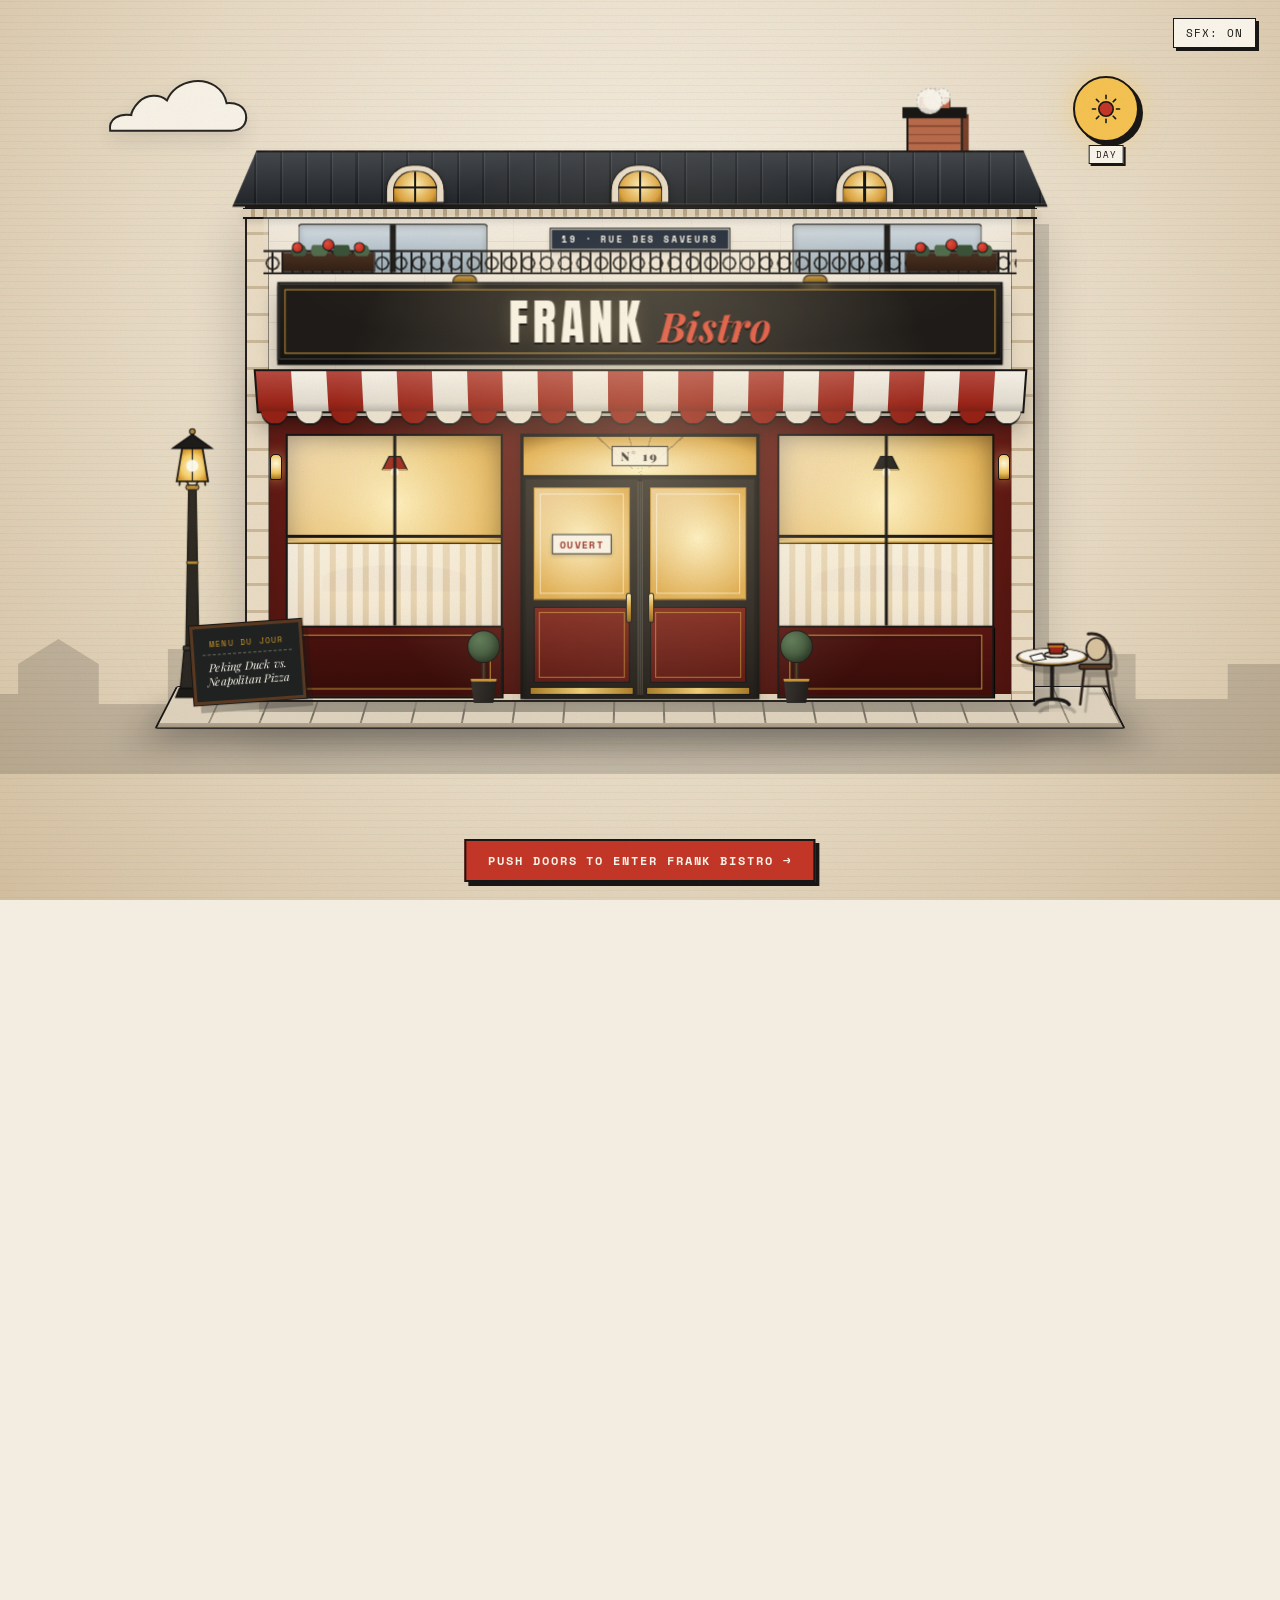
==== frank-bistro/index.html @ 57fb3f57 "Add frank-bistro site in subfolder without touching vocab app, exclude from root SW" ====
<!DOCTYPE html>
<html lang="en">
<head>
  <meta charset="UTF-8" />
  <meta name="viewport" content="width=device-width, initial-scale=1.0" />
  <title>Frank Bistro — Global Culinary Collage &amp; F Rank</title>
  <link rel="preconnect" href="https://fonts.googleapis.com" />
  <link rel="preconnect" href="https://fonts.gstatic.com" crossorigin />
  <link href="https://fonts.googleapis.com/css2?family=Anton&family=Pinyon+Script&family=Playfair+Display:ital,wght@0,500;0,700;0,900;1,400;1,700&family=Space+Mono:ital,wght@0,400;0,700;1,400&display=swap" rel="stylesheet" />
  <script src="https://cdn.jsdelivr.net/npm/d3@7.9.0/dist/d3.min.js"></script>
  <script src="https://cdn.jsdelivr.net/npm/topojson-client@3.1.0/dist/topojson-client.min.js"></script>
  <style>
    :root {
      --paper: #f3ece0;
      --paper-aged: #e8dcc7;
      --paper-card: #faf5eb;
      --ink: #191715;
      --ink-soft: #3d3832;
      --vermilion: #c43627;
      --vermilion-dark: #942317;
      --ochre: #d49a2a;
      --olive: #4b574c;
      --night-sky-top: #18202c;
      --night-sky-bot: #2b3544;
      --font-display: 'Anton', Impact, sans-serif;
      --font-serif: 'Playfair Display', Georgia, serif;
      --font-mono: 'Space Mono', 'Courier New', monospace;
      --font-script: 'Pinyon Script', cursive;
    }

    * {
      box-sizing: border-box;
      margin: 0;
      padding: 0;
    }

    html {
      scroll-behavior: smooth;
      background: var(--paper);
      color: var(--ink);
      font-family: var(--font-serif);
    }

    body {
      min-height: 100vh;
      overflow-x: hidden;
      background-color: var(--paper);
      background-image:
        radial-gradient(rgba(25, 23, 21, 0.055) 1px, transparent 0),
        linear-gradient(180deg, rgba(232, 220, 199, 0.45) 0%, rgba(243, 236, 224, 0.9) 100%);
      background-size: 18px 18px, 100% 100%;
    }

    body.locked {
      overflow: hidden;
      height: 100vh;
    }

    /* Tactile archival paper grain */
    .paper-grain {
      position: fixed;
      inset: 0;
      pointer-events: none;
      z-index: 950;
      opacity: 0.25;
      mix-blend-mode: multiply;
      background-image: url("data:image/svg+xml,%3Csvg xmlns='http://www.w3.org/2000/svg' width='180' height='180'%3E%3Cfilter id='n'%3E%3CfeTurbulence type='fractalNoise' baseFrequency='0.85' numOctaves='3' stitchTiles='stitch'/%3E%3C/filter%3E%3Crect width='180' height='180' filter='url(%23n)' opacity='0.35'/%3E%3C/svg%3E");
    }

    /* Warm sunlit portal wash during doorway fly-through */
    #portal-wash {
      position: fixed;
      inset: 0;
      z-index: 800;
      pointer-events: none;
      opacity: 0;
      background: radial-gradient(circle at 50% 58%, #fffaf0 0%, #f3ece0 55%, #e8dcc7 100%);
      transition: opacity 0.55s cubic-bezier(0.25, 0.8, 0.25, 1);
    }

    #portal-wash.active {
      opacity: 1;
    }

    /* ============================================================
       STAGE 1: 3D PAPERCRAFT FRANK BISTRO STREET DIORAMA
       ============================================================ */
    #facade-stage {
      position: fixed;
      inset: 0;
      z-index: 500;
      display: flex;
      align-items: center;
      justify-content: center;
      overflow: hidden;
      background: radial-gradient(circle at 50% 34%, #f8f2e6 0%, #e7dac3 58%, #d4c0a0 100%);
      perspective: 1500px;
      transition: background 0.9s ease, opacity 0.45s ease, visibility 0.45s ease;
    }

    #facade-stage.evening {
      background: radial-gradient(circle at 50% 25%, #2b384c 0%, #1d2635 55%, #121721 100%);
    }

    #facade-stage.entered {
      opacity: 0;
      visibility: hidden;
      pointer-events: none;
    }

    /* Pointer-stirred warm Arc-Light glow (inspired by 21st.dev Arc Light) */
    .cursor-spotlight {
      position: absolute;
      inset: 0;
      pointer-events: none;
      z-index: 5;
      background: radial-gradient(
        460px circle at var(--mx, 50%) var(--my, 50%),
        rgba(255, 240, 200, 0.28),
        transparent 68%
      );
      transition: opacity 0.4s ease;
    }

    #facade-stage.evening .cursor-spotlight {
      background: radial-gradient(
        420px circle at var(--mx, 50%) var(--my, 50%),
        rgba(244, 198, 102, 0.22),
        transparent 68%
      );
    }

    /* Engraved newspaper sky lines & twinkling night stars */
    .sky-backdrop {
      position: absolute;
      inset: -40px;
      background-image: repeating-linear-gradient(
        0deg,
        rgba(25, 23, 21, 0.032) 0px,
        rgba(25, 23, 21, 0.032) 1px,
        transparent 1px,
        transparent 7px
      );
      pointer-events: none;
    }

    .night-stars {
      position: absolute;
      inset: 0;
      pointer-events: none;
      opacity: 0;
      transition: opacity 0.8s ease;
    }

    #facade-stage.evening .night-stars {
      opacity: 1;
    }

    .star-dot {
      position: absolute;
      width: 4px;
      height: 4px;
      border-radius: 50%;
      background: #fff4d1;
      box-shadow: 0 0 8px #ffe49c;
      animation: twinkle 2.8s ease-in-out infinite alternate;
    }

    @keyframes twinkle {
      0% { opacity: 0.3; transform: scale(0.8); }
      100% { opacity: 1; transform: scale(1.25); }
    }

    /* Distant European engraved rooftop skyline silhouette */
    .skyline-silhouette {
      position: absolute;
      bottom: 14%;
      left: -4%;
      width: 108%;
      height: 220px;
      opacity: 0.16;
      pointer-events: none;
      transition: opacity 0.8s ease, filter 0.8s ease;
    }

    #facade-stage.evening .skyline-silhouette {
      opacity: 0.35;
      filter: brightness(0.45);
    }

    /* Clickable Sun / Moon Celestial Toggle */
    .celestial-btn {
      position: absolute;
      top: 76px;
      right: 11%;
      z-index: 35;
      width: 66px;
      height: 66px;
      border-radius: 50%;
      border: 2.2px solid var(--ink);
      background: #f5c351;
      box-shadow: 4px 4px 0 var(--ink), 0 0 28px rgba(245, 195, 81, 0.5);
      cursor: pointer;
      display: flex;
      align-items: center;
      justify-content: center;
      transition: transform 0.3s cubic-bezier(0.34, 1.56, 0.64, 1), background 0.5s ease, box-shadow 0.5s ease;
    }

    .celestial-btn:hover {
      transform: scale(1.1) rotate(12deg);
    }

    #facade-stage.evening .celestial-btn {
      background: #f4ebd0;
      box-shadow: 4px 4px 0 #0b0f17, 0 0 36px rgba(255, 240, 190, 0.55);
    }

    .celestial-label {
      position: absolute;
      bottom: -24px;
      left: 50%;
      transform: translateX(-50%);
      font-family: var(--font-mono);
      font-size: 9px;
      letter-spacing: 0.1em;
      white-space: nowrap;
      background: var(--paper-card);
      color: var(--ink);
      border: 1.5px solid var(--ink);
      padding: 2px 6px;
      box-shadow: 2px 2px 0 var(--ink);
    }

    /* Drifting Paper Clouds */
    .paper-cloud {
      position: absolute;
      filter: drop-shadow(0 8px 10px rgba(25, 23, 21, 0.12));
      opacity: 0.92;
      pointer-events: none;
      transition: opacity 0.8s ease;
    }

    #facade-stage.evening .paper-cloud {
      opacity: 0.28;
    }

    .paper-cloud.c1 {
      top: 8%;
      left: 7%;
      width: 165px;
      animation: driftSlow 26s ease-in-out infinite alternate;
    }

    .paper-cloud.c2 {
      top: 16%;
      right: 21%;
      width: 135px;
      animation: driftSlow 30s ease-in-out infinite alternate-reverse;
    }

    @keyframes driftSlow {
      0% { transform: translateX(-16px) translateY(0px); }
      100% { transform: translateX(22px) translateY(-6px); }
    }

    /* Passing Vintage Paper Biplane Teaser in Sky */
    .sky-biplane {
      position: absolute;
      top: 14%;
      left: -120px;
      width: 82px;
      z-index: 15;
      pointer-events: none;
      opacity: 0;
      filter: drop-shadow(3px 5px 0 rgba(25, 23, 21, 0.18));
    }

    .sky-biplane.flying {
      animation: flyAcrossSky 4.6s cubic-bezier(0.35, 0.05, 0.55, 0.95) forwards;
    }

    @keyframes flyAcrossSky {
      0% { transform: translate(-60px, 28px) rotate(-6deg) scale(0.85); opacity: 0; }
      12% { opacity: 1; }
      50% { transform: translate(55vw, -22px) rotate(3deg) scale(1); opacity: 1; }
      88% { opacity: 1; }
      100% { transform: translate(115vw, 14px) rotate(-4deg) scale(0.9); opacity: 0; }
    }

    /* Top Archival Bar */
    .facade-topbar {
      position: absolute;
      top: 18px;
      left: 24px;
      right: 24px;
      display: flex;
      align-items: center;
      justify-content: space-between;
      z-index: 45;
      font-family: var(--font-mono);
      font-size: 11px;
      letter-spacing: 0.12em;
      text-transform: uppercase;
      gap: 10px;
      flex-wrap: wrap;
    }

    .topbar-group {
      display: flex;
      align-items: center;
      gap: 10px;
    }

    .archival-tag {
      background: var(--paper-card);
      color: var(--ink);
      border: 1.5px solid var(--ink);
      padding: 6px 12px;
      box-shadow: 3px 3px 0 var(--ink);
      display: inline-flex;
      align-items: center;
      gap: 8px;
    }

    .archival-dot {
      width: 7px;
      height: 7px;
      border-radius: 50%;
      background: var(--vermilion);
      display: inline-block;
      animation: pulseDot 2s infinite;
    }

    @keyframes pulseDot {
      0%, 100% { transform: scale(1); opacity: 1; }
      50% { transform: scale(1.35); opacity: 0.65; }
    }

    .secrets-counter {
      background: var(--ochre);
      color: var(--ink);
      border: 1.5px solid var(--ink);
      padding: 6px 11px;
      box-shadow: 3px 3px 0 var(--ink);
      font-weight: 700;
      transition: transform 0.25s cubic-bezier(0.34, 1.56, 0.64, 1);
    }

    .secrets-counter.bump {
      transform: scale(1.12);
    }

    .sound-btn {
      font-family: var(--font-mono);
      font-size: 11px;
      letter-spacing: 0.11em;
      text-transform: uppercase;
      background: var(--paper-card);
      color: var(--ink);
      border: 1.5px solid var(--ink);
      padding: 6px 12px;
      box-shadow: 3px 3px 0 var(--ink);
      cursor: pointer;
      transition: transform 0.15s ease, background 0.15s ease;
    }

    .sound-btn:hover {
      background: var(--ochre);
      transform: translate(-1px, -1px);
    }

    /* Interactive Toast Whisper for Street Toys */
    .street-toast {
      position: absolute;
      top: 66px;
      left: 50%;
      transform: translateX(-50%) translateY(-10px);
      z-index: 60;
      background: var(--ink);
      color: var(--paper-card);
      border: 1.5px solid var(--ochre);
      font-family: var(--font-mono);
      font-size: 11px;
      letter-spacing: 0.08em;
      padding: 7px 15px;
      box-shadow: 4px 4px 0 rgba(25, 23, 21, 0.25);
      opacity: 0;
      pointer-events: none;
      transition: opacity 0.28s ease, transform 0.28s ease;
      white-space: nowrap;
    }

    .street-toast.show {
      opacity: 1;
      transform: translateX(-50%) translateY(0);
    }

    /* 3D Camera Wrapper — transform-origin dynamically locked to Doorway Center! */
    .diorama-camera {
      position: relative;
      width: min(94vw, 1020px);
      height: min(84vh, 640px);
      display: flex;
      align-items: flex-end;
      justify-content: center;
      padding-bottom: 58px;
      transform-style: preserve-3d;
      will-change: transform;
      transition: transform 1.18s cubic-bezier(0.36, 0.04, 0.16, 1);
    }

    #facade-stage.entering .diorama-camera {
      transform: scale(5.4);
    }

    .diorama-tilt {
      position: relative;
      width: 790px;
      max-width: 92vw;
      height: 528px;
      transform-style: preserve-3d;
      will-change: transform;
    }

    /* Cobblestone Paper Sidewalk Base */
    .paper-sidewalk {
      position: absolute;
      bottom: -16px;
      left: -82px;
      right: -82px;
      height: 76px;
      background:
        repeating-linear-gradient(
          90deg,
          #dfd2bc 0px,
          #dfd2bc 54px,
          rgba(25, 23, 21, 0.18) 54px,
          rgba(25, 23, 21, 0.18) 56px
        );
      border: 2.2px solid var(--ink);
      border-radius: 3px;
      transform: rotateX(66deg) translateZ(-20px);
      box-shadow: 0 28px 44px rgba(25, 23, 21, 0.32);
    }

    /* Vintage Parisian Streetlamp on Left */
    .street-lamp {
      position: absolute;
      bottom: 6px;
      left: -68px;
      width: 58px;
      height: 295px;
      transform: translateZ(56px);
      cursor: pointer;
      z-index: 30;
      transition: transform 0.2s ease;
    }

    .street-lamp:hover {
      transform: translateZ(56px) scale(1.03);
    }

    .lamp-cone {
      position: absolute;
      top: 44px;
      left: -58px;
      width: 175px;
      height: 255px;
      background: radial-gradient(ellipse at 50% 0%, rgba(255, 224, 130, 0.45) 0%, rgba(255, 214, 112, 0.12) 55%, transparent 80%);
      clip-path: polygon(45% 0%, 55% 0%, 100% 100%, 0% 100%);
      pointer-events: none;
      opacity: 0.15;
      transition: opacity 0.7s ease;
    }

    #facade-stage.evening .lamp-cone {
      opacity: 1;
    }

    /* Main Two-Story Papercraft Building */
    .bistro-building {
      position: relative;
      width: 100%;
      height: 496px;
      margin-top: 22px;
      background: var(--paper-card);
      border: 2.5px solid var(--ink);
      box-shadow:
        16px 20px 0 rgba(25, 23, 21, 0.18),
        inset 0 0 46px rgba(176, 152, 118, 0.22);
      transform-style: preserve-3d;
      transition: filter 0.7s ease;
    }

    #facade-stage.evening .bistro-building {
      background: #ebe1cf;
      box-shadow: 16px 20px 0 rgba(8, 10, 16, 0.48), inset 0 0 54px rgba(25, 23, 21, 0.25);
    }

    /* Engraved paper stone lines */
    .bistro-building::before {
      content: '';
      position: absolute;
      inset: 0;
      background-image: repeating-linear-gradient(
        0deg,
        transparent 0px,
        transparent 30px,
        rgba(25, 23, 21, 0.05) 30px,
        rgba(25, 23, 21, 0.05) 31px
      );
      pointer-events: none;
    }

    /* Mansard Upper Roof + Clickable Chimney */
    .mansard-roof {
      position: absolute;
      top: -48px;
      left: -10px;
      right: -10px;
      height: 50px;
      background:
        repeating-linear-gradient(
          90deg,
          #2c2a29 0px,
          #2c2a29 28px,
          #3b3835 28px,
          #3b3835 30px
        );
      clip-path: polygon(3% 0%, 97% 0%, 100% 100%, 0% 100%);
      border-bottom: 3px solid var(--ink);
      transform: translateZ(18px);
      display: flex;
      align-items: center;
      justify-content: space-around;
      padding: 0 70px;
    }

    .dormer-mini {
      width: 56px;
      height: 30px;
      background: radial-gradient(circle at 50% 40%, #ffe6a1, #d89b32);
      border: 2px solid var(--ink);
      box-shadow: inset 0 0 8px rgba(25, 23, 21, 0.35);
      position: relative;
    }

    .dormer-mini::after {
      content: '';
      position: absolute;
      inset: 0;
      background:
        linear-gradient(90deg, transparent 47%, var(--ink) 47%, var(--ink) 53%, transparent 53%),
        linear-gradient(0deg, transparent 47%, var(--ink) 47%, var(--ink) 53%, transparent 53%);
    }

    .paper-chimney {
      position: absolute;
      top: -86px;
      right: 68px;
      width: 54px;
      height: 62px;
      background: #d4c0a4;
      border: 2.2px solid var(--ink);
      transform: translateZ(8px);
      box-shadow: 6px 0 0 #b19b7d;
      cursor: pointer;
      transition: transform 0.2s ease;
    }

    .paper-chimney:hover {
      transform: translateZ(8px) scale(1.06);
    }

    .paper-chimney::before {
      content: '';
      position: absolute;
      top: -9px;
      left: -6px;
      right: -6px;
      height: 11px;
      background: var(--ink);
    }

    .steam-wisp {
      position: absolute;
      top: -28px;
      left: 14px;
      width: 22px;
      height: 22px;
      border-radius: 50%;
      background: rgba(250, 245, 235, 0.88);
      border: 1.5px dashed rgba(25, 23, 21, 0.28);
      animation: riseSteam 4s ease-out infinite;
      pointer-events: none;
    }

    .steam-wisp.s2 { left: 25px; width: 17px; height: 17px; animation-delay: 1.3s; }
    .steam-wisp.s3 { left: 8px; width: 26px; height: 26px; animation-delay: 2.6s; }

    .steam-burst {
      position: absolute;
      top: -20px;
      left: 16px;
      width: 24px;
      height: 24px;
      border-radius: 50%;
      background: var(--paper-card);
      border: 1.5px solid var(--ink);
      pointer-events: none;
      animation: burstSteam 1.4s ease-out forwards;
    }

    @keyframes riseSteam {
      0% { transform: translateY(0) scale(0.5); opacity: 0; }
      25% { opacity: 0.85; }
      100% { transform: translateY(-76px) translateX(18px) scale(1.45); opacity: 0; }
    }

    @keyframes burstSteam {
      0% { transform: translate(0, 0) scale(0.6); opacity: 0.95; }
      100% { transform: translate(28px, -96px) scale(1.8); opacity: 0; }
    }

    /* Upper Balcony Strip with Geranium Flowerboxes */
    .upper-balcony {
      position: relative;
      height: 52px;
      margin: 0 24px;
      border-bottom: 2px solid var(--ink);
      display: flex;
      align-items: flex-end;
      justify-content: space-between;
      padding: 0 14px 4px;
      transform: translateZ(22px);
    }

    .balcony-rail {
      position: absolute;
      left: 0;
      right: 0;
      bottom: 0;
      height: 22px;
      background: repeating-linear-gradient(
        90deg,
        transparent 0px,
        transparent 14px,
        var(--ink) 14px,
        var(--ink) 16px
      );
      border-top: 2px solid var(--ink);
      opacity: 0.85;
      pointer-events: none;
    }

    .flowerbox {
      position: relative;
      z-index: 2;
      width: 84px;
      height: 24px;
      background: #6c462e;
      border: 1.8px solid var(--ink);
      display: flex;
      justify-content: space-around;
      align-items: flex-start;
    }

    .geranium {
      width: 14px;
      height: 14px;
      border-radius: 50%;
      background: var(--vermilion);
      border: 1.5px solid var(--ink);
      margin-top: -10px;
      box-shadow: 0 3px 0 #4b574c;
    }

    .balcony-motto {
      font-family: var(--font-mono);
      font-size: 9.5px;
      letter-spacing: 0.22em;
      text-transform: uppercase;
      color: var(--ink-soft);
      background: var(--paper-card);
      border: 1px solid var(--ink);
      padding: 2px 10px;
      margin-bottom: 12px;
      z-index: 2;
    }

    /* FRANK BISTRO 3D Signboard Plaque */
    .signboard-wrap {
      position: relative;
      margin: 10px auto 0;
      width: 85%;
      padding: 10px 22px 9px;
      background: var(--paper);
      border: 2.5px solid var(--ink);
      transform: translateZ(36px);
      box-shadow:
        0 8px 0 var(--ink),
        0 16px 22px rgba(25, 23, 21, 0.22);
      text-align: center;
    }

    .signboard-wrap::before,
    .signboard-wrap::after {
      content: '';
      position: absolute;
      top: 50%;
      width: 9px;
      height: 9px;
      border-radius: 50%;
      background: var(--ochre);
      border: 1.5px solid var(--ink);
      transform: translateY(-50%);
    }

    .signboard-wrap::before { left: 14px; }
    .signboard-wrap::after { right: 14px; }

    .sign-kicker {
      font-family: var(--font-mono);
      font-size: 9.5px;
      letter-spacing: 0.22em;
      text-transform: uppercase;
      color: var(--vermilion);
      margin-bottom: 1px;
    }

    .sign-title {
      display: flex;
      align-items: baseline;
      justify-content: center;
      gap: 12px;
      line-height: 1;
    }

    .sign-frank {
      font-family: var(--font-display);
      font-size: clamp(34px, 4.6vw, 48px);
      letter-spacing: 0.06em;
      color: var(--ink);
    }

    .sign-bistro {
      font-family: var(--font-serif);
      font-style: italic;
      font-weight: 700;
      font-size: clamp(28px, 3.8vw, 40px);
      color: var(--vermilion);
    }

    /* Clickable OPEN / CLOSED Sign Stamp */
    .sign-stamp {
      position: absolute;
      top: -13px;
      right: 22px;
      background: var(--vermilion);
      color: var(--paper-card);
      font-family: var(--font-mono);
      font-size: 9px;
      font-weight: 700;
      letter-spacing: 0.12em;
      padding: 4px 10px;
      border: 1.5px solid var(--ink);
      transform: rotate(5deg);
      box-shadow: 2px 2px 0 var(--ink);
      cursor: pointer;
      transition: transform 0.25s cubic-bezier(0.34, 1.56, 0.64, 1), background 0.2s ease;
    }

    .sign-stamp:hover {
      transform: rotate(-3deg) scale(1.08);
    }

    .sign-stamp.flipped {
      background: var(--ink);
      color: var(--ochre);
      transform: rotate(-4deg);
    }

    /* Clickable Bouncy 3D Striped Awning */
    .paper-awning {
      position: relative;
      width: 96%;
      height: 48px;
      margin: 12px auto 0;
      transform: translateZ(52px) rotateX(-16deg);
      transform-origin: top center;
      background: repeating-linear-gradient(
        90deg,
        var(--vermilion) 0px,
        var(--vermilion) 36px,
        var(--paper-card) 36px,
        var(--paper-card) 72px
      );
      border: 2.5px solid var(--ink);
      box-shadow: 0 18px 22px rgba(25, 23, 21, 0.28);
      cursor: pointer;
      transition: transform 0.35s cubic-bezier(0.34, 1.56, 0.64, 1);
    }

    .paper-awning.bounce {
      animation: awningBounce 0.6s cubic-bezier(0.34, 1.56, 0.64, 1);
    }

    @keyframes awningBounce {
      0% { transform: translateZ(52px) rotateX(-16deg); }
      35% { transform: translateZ(52px) rotateX(-32deg) scaleY(0.92); }
      70% { transform: translateZ(52px) rotateX(-10deg) scaleY(1.04); }
      100% { transform: translateZ(52px) rotateX(-16deg); }
    }

    .paper-awning::after {
      content: '';
      position: absolute;
      left: -2px;
      right: -2px;
      bottom: -13px;
      height: 13px;
      background:
        radial-gradient(circle at 18px 0, var(--vermilion) 13px, transparent 14px) 0 0 / 72px 13px repeat-x,
        radial-gradient(circle at 54px 0, var(--paper-card) 13px, transparent 14px) 0 0 / 72px 13px repeat-x;
      filter: drop-shadow(0 2px 0 var(--ink));
    }

    /* Lower Storefront: Left Window | 3D Double Doors | Right Window */
    .storefront-lower {
      position: relative;
      display: grid;
      grid-template-columns: 1fr 226px 1fr;
      gap: 20px;
      padding: 20px 26px 0;
      height: 274px;
      transform-style: preserve-3d;
    }

    /* Interactive Café Windows */
    .cafe-window {
      position: relative;
      height: 204px;
      background: radial-gradient(circle at 50% 34%, #ffebad 0%, #e7b552 64%, #b37829 100%);
      border: 3px solid var(--ink);
      box-shadow:
        inset 0 0 24px rgba(25, 23, 21, 0.34),
        0 8px 0 var(--paper-aged),
        0 10px 0 var(--ink);
      overflow: hidden;
      transform: translateZ(16px);
      cursor: pointer;
      transition: box-shadow 0.4s ease, transform 0.25s ease;
    }

    .cafe-window:hover {
      transform: translateZ(20px);
      box-shadow:
        inset 0 0 18px rgba(255, 240, 190, 0.5),
        0 8px 0 var(--paper-aged),
        0 10px 0 var(--ink),
        0 0 24px rgba(244, 196, 92, 0.45);
    }

    #facade-stage.evening .cafe-window {
      box-shadow:
        inset 0 0 20px rgba(255, 224, 130, 0.45),
        0 8px 0 #c9baa1,
        0 10px 0 var(--ink),
        0 0 38px rgba(255, 206, 98, 0.55);
    }

    .cafe-window::before {
      content: '';
      position: absolute;
      inset: 0;
      background: linear-gradient(120deg, rgba(255, 255, 255, 0.32) 0%, transparent 40%, transparent 100%);
      pointer-events: none;
      z-index: 4;
    }

    .window-mullion-v {
      position: absolute;
      top: 0;
      bottom: 0;
      left: 50%;
      width: 3px;
      background: var(--ink);
      transform: translateX(-50%);
      z-index: 5;
      pointer-events: none;
    }

    .window-mullion-h {
      position: absolute;
      left: 0;
      right: 0;
      top: 52%;
      height: 3px;
      background: var(--ink);
      z-index: 5;
      pointer-events: none;
    }

    .window-lamp {
      position: absolute;
      top: 0;
      left: 50%;
      transform: translateX(-50%);
      width: 48px;
      height: 52px;
      animation: lampSway 5s ease-in-out infinite alternate;
      transform-origin: top center;
      z-index: 3;
      pointer-events: none;
    }

    @keyframes lampSway {
      0% { transform: translateX(-50%) rotate(-2.5deg); }
      100% { transform: translateX(-50%) rotate(2.5deg); }
    }

    /* Interactive Cloche Inside Left Window */
    .window-cloche-scene {
      position: absolute;
      bottom: 34px;
      left: 50%;
      transform: translateX(-50%);
      width: 112px;
      height: 82px;
      z-index: 2;
    }

    .cloche-lid {
      transition: transform 0.45s cubic-bezier(0.34, 1.56, 0.64, 1);
      transform-origin: 56px 58px;
    }

    .cafe-window.revealed .cloche-lid {
      transform: translateY(-28px) rotate(-14deg);
    }

    .cloche-dish {
      opacity: 0;
      transform: scale(0.75);
      transform-origin: 56px 56px;
      transition: opacity 0.35s ease 0.1s, transform 0.4s cubic-bezier(0.34, 1.56, 0.64, 1) 0.1s;
    }

    .cafe-window.revealed .cloche-dish {
      opacity: 1;
      transform: scale(1);
    }

    /* Interactive Peeking CheF rank Silhouette Inside Right Window */
    .window-chef-scene {
      position: absolute;
      bottom: 24px;
      left: 50%;
      transform: translateX(-50%) translateY(22px);
      width: 118px;
      height: 102px;
      z-index: 2;
      transition: transform 0.45s cubic-bezier(0.34, 1.56, 0.64, 1);
    }

    .cafe-window.peeking .window-chef-scene {
      transform: translateX(-50%) translateY(-4px);
    }

    .chef-mini-bubble {
      position: absolute;
      top: 18px;
      right: 10px;
      background: var(--paper-card);
      color: var(--vermilion);
      border: 1.5px solid var(--ink);
      font-family: var(--font-mono);
      font-size: 8.5px;
      font-weight: 700;
      padding: 3px 6px;
      box-shadow: 2px 2px 0 var(--ink);
      opacity: 0;
      transform: scale(0.7);
      transition: opacity 0.25s ease, transform 0.3s cubic-bezier(0.34, 1.56, 0.64, 1);
      z-index: 6;
    }

    .cafe-window.peeking .chef-mini-bubble {
      opacity: 1;
      transform: scale(1);
    }

    .window-badge {
      position: absolute;
      bottom: 9px;
      left: 50%;
      transform: translateX(-50%);
      background: var(--paper-card);
      border: 1.5px solid var(--ink);
      padding: 3px 8px;
      font-family: var(--font-mono);
      font-size: 8.5px;
      letter-spacing: 0.08em;
      text-transform: uppercase;
      white-space: nowrap;
      box-shadow: 2px 2px 0 var(--ink);
      z-index: 6;
    }

    /* Center Interactive 3D Double French Doors */
    .doorway-frame {
      position: relative;
      height: 274px;
      background: #1d1a17;
      border: 3.5px solid var(--ink);
      border-bottom: none;
      transform-style: preserve-3d;
      transform: translateZ(18px);
      cursor: pointer;
      outline: none;
    }

    /* Recessed sunlit newspaper corridor behind doors */
    .door-interior-glow {
      position: absolute;
      inset: 4px;
      background:
        radial-gradient(circle at 50% 48%, #fffdf7 0%, #f7ebd4 52%, #dfb97c 100%);
      display: flex;
      flex-direction: column;
      align-items: center;
      justify-content: center;
      text-align: center;
      padding: 12px;
      overflow: hidden;
      box-shadow: inset 0 0 28px rgba(148, 86, 22, 0.35);
    }

    /* Perspective hallway depth rings inside doorway */
    .corridor-arch {
      position: absolute;
      inset: 14px 16px 0;
      border: 1.5px dashed rgba(25, 23, 21, 0.25);
      border-bottom: none;
      border-radius: 64px 64px 0 0;
      pointer-events: none;
    }

    .door-interior-glow span {
      font-family: var(--font-script);
      font-size: 32px;
      color: var(--vermilion);
      position: relative;
      z-index: 2;
    }

    .door-interior-glow small {
      font-family: var(--font-mono);
      font-size: 8.5px;
      letter-spacing: 0.16em;
      text-transform: uppercase;
      color: var(--ink);
      margin-top: 4px;
      position: relative;
      z-index: 2;
    }

    .door-leaf {
      position: absolute;
      top: 0;
      bottom: 0;
      width: 50%;
      background: #23201d;
      border: 2px solid var(--ink);
      transform-style: preserve-3d;
      transition: transform 0.82s cubic-bezier(0.22, 0.88, 0.3, 1);
      display: flex;
      flex-direction: column;
      padding: 9px;
      gap: 9px;
      backface-visibility: visible;
    }

    .door-leaf.left { left: 0; transform-origin: left center; }
    .door-leaf.right { right: 0; transform-origin: right center; }

    /* Magnetic hover crack open */
    .doorway-frame:hover .door-leaf.left,
    .doorway-frame:focus-visible .door-leaf.left {
      transform: rotateY(26deg);
    }

    .doorway-frame:hover .door-leaf.right,
    .doorway-frame:focus-visible .door-leaf.right {
      transform: rotateY(-26deg);
    }

    /* Full inward swing when entering */
    #facade-stage.entering .door-leaf.left {
      transform: rotateY(126deg);
    }

    #facade-stage.entering .door-leaf.right {
      transform: rotateY(-126deg);
    }

    .door-glass {
      flex: 1.38;
      background: linear-gradient(155deg, #fbe8b2 0%, #e0ad4c 100%);
      border: 2px solid #49423a;
      position: relative;
      display: flex;
      align-items: center;
      justify-content: center;
    }

    .door-panel {
      flex: 0.82;
      background: var(--vermilion);
      border: 2px solid var(--ink);
      box-shadow: inset 0 0 0 3px rgba(243, 236, 224, 0.24);
    }

    .door-handle {
      position: absolute;
      top: 56%;
      width: 7px;
      height: 26px;
      border-radius: 4px;
      background: linear-gradient(180deg, #f3d078, #b88022);
      border: 1.5px solid var(--ink);
    }

    .door-leaf.left .door-handle { right: 6px; }
    .door-leaf.right .door-handle { left: 6px; }

    .open-sign-tag {
      background: var(--paper-card);
      color: var(--vermilion);
      border: 1.5px solid var(--ink);
      font-family: var(--font-display);
      font-size: 13px;
      letter-spacing: 0.12em;
      padding: 2px 7px;
      transform: rotate(-5deg);
      box-shadow: 2px 2px 0 var(--ink);
    }

    /* Clickable Sidewalk Chalkboard A-Frame */
    .sidewalk-easel {
      position: absolute;
      bottom: 8px;
      left: -38px;
      width: 108px;
      padding: 9px 8px;
      background: #23201d;
      color: var(--paper-card);
      border: 2px solid var(--ink);
      transform: translateZ(58px) rotate(-4deg);
      box-shadow: 6px 8px 0 rgba(25, 23, 21, 0.26);
      text-align: center;
      cursor: pointer;
      transition: transform 0.25s cubic-bezier(0.34, 1.56, 0.64, 1);
    }

    .sidewalk-easel:hover {
      transform: translateZ(62px) rotate(-1deg) scale(1.06);
    }

    .sidewalk-easel .easel-top {
      font-family: var(--font-mono);
      font-size: 8px;
      letter-spacing: 0.12em;
      color: var(--ochre);
      border-bottom: 1px dashed rgba(243, 236, 224, 0.35);
      padding-bottom: 4px;
      margin-bottom: 5px;
    }

    .sidewalk-easel .easel-body {
      font-family: var(--font-serif);
      font-style: italic;
      font-size: 11px;
      line-height: 1.3;
      min-height: 30px;
    }

    /* Interactive Sidewalk Bistro Café Table & Steaming Espresso on Right */
    .sidewalk-cafe-set {
      position: absolute;
      bottom: 2px;
      right: -74px;
      width: 118px;
      height: 112px;
      transform: translateZ(60px);
      cursor: pointer;
      filter: drop-shadow(5px 7px 0 rgba(25, 23, 21, 0.22));
      transition: transform 0.25s cubic-bezier(0.34, 1.56, 0.64, 1);
    }

    .sidewalk-cafe-set:hover {
      transform: translateZ(64px) scale(1.06);
    }

    .espresso-puff {
      position: absolute;
      top: 18px;
      left: 52px;
      font-family: var(--font-script);
      font-size: 18px;
      color: var(--vermilion);
      pointer-events: none;
      animation: floatAroma 1.2s ease-out forwards;
    }

    @keyframes floatAroma {
      0% { transform: translateY(0) scale(0.7); opacity: 0.95; }
      100% { transform: translateY(-42px) scale(1.25); opacity: 0; }
    }

    /* Bottom Entry Prompt CTA */
    .facade-cta-bar {
      position: absolute;
      bottom: 18px;
      left: 50%;
      transform: translateX(-50%);
      z-index: 45;
      display: flex;
      align-items: center;
      gap: 12px;
    }

    .enter-stamp-btn {
      font-family: var(--font-mono);
      font-size: 12px;
      font-weight: 700;
      letter-spacing: 0.16em;
      text-transform: uppercase;
      background: var(--vermilion);
      color: var(--paper-card);
      border: 2px solid var(--ink);
      padding: 11px 22px;
      box-shadow: 4px 4px 0 var(--ink);
      cursor: pointer;
      transition: transform 0.18s cubic-bezier(0.34, 1.56, 0.64, 1), box-shadow 0.18s ease, background 0.18s ease;
    }

    .enter-stamp-btn:hover {
      background: var(--ink);
      color: var(--ochre);
      transform: translate(-2px, -2px);
      box-shadow: 6px 6px 0 var(--vermilion);
    }

    /* ============================================================
       MAIN INTERIOR: EUROPEAN VINTAGE NEWSPAPER COLLAGE (16:9)
       ============================================================ */
    #bistro-interior {
      opacity: 0;
      transform: scale(1.05);
      transform-origin: center top;
      transition: opacity 0.72s cubic-bezier(0.22, 1, 0.36, 1), transform 0.85s cubic-bezier(0.22, 1, 0.36, 1);
      max-width: 1380px;
      margin: 0 auto;
      padding: 20px 32px 96px;
    }

    body.inside #bistro-interior {
      opacity: 1;
      transform: scale(1);
    }

    /* Sticky Archival Broadsheet Top Bar */
    .broadsheet-nav {
      position: sticky;
      top: 12px;
      z-index: 120;
      background: rgba(243, 236, 224, 0.94);
      backdrop-filter: blur(6px);
      border-top: 3px solid var(--ink);
      border-bottom: 1.5px solid var(--ink);
      padding: 10px 16px;
      display: flex;
      align-items: center;
      justify-content: space-between;
      gap: 16px;
      flex-wrap: wrap;
      margin-bottom: 26px;
    }

    .nav-brand {
      display: flex;
      align-items: baseline;
      gap: 10px;
    }

    .nav-brand strong {
      font-family: var(--font-display);
      font-size: 22px;
      letter-spacing: 0.06em;
    }

    .nav-brand span {
      font-family: var(--font-mono);
      font-size: 10px;
      letter-spacing: 0.14em;
      text-transform: uppercase;
      color: var(--vermilion);
    }

    .nav-links {
      display: flex;
      align-items: center;
      gap: 8px;
      flex-wrap: wrap;
    }

    .nav-pill {
      font-family: var(--font-mono);
      font-size: 11px;
      letter-spacing: 0.09em;
      text-transform: uppercase;
      color: var(--ink);
      text-decoration: none;
      padding: 6px 12px;
      border: 1.5px solid var(--ink);
      background: var(--paper-card);
      transition: background 0.15s ease, color 0.15s ease, transform 0.15s ease;
      cursor: pointer;
    }

    .nav-pill:hover {
      background: var(--ink);
      color: var(--paper-card);
      transform: translateY(-1px);
    }

    .nav-pill.exit-btn {
      background: var(--vermilion);
      color: var(--paper-card);
    }

    .nav-pill.exit-btn:hover {
      background: var(--vermilion-dark);
    }

    /* Chanel le19M Inspired Broadsheet Hero Spread */
    .masthead {
      border-bottom: 4px double var(--ink);
      padding-bottom: 26px;
      margin-bottom: 44px;
      position: relative;
    }

    .masthead-meta {
      display: flex;
      justify-content: space-between;
      align-items: center;
      flex-wrap: wrap;
      gap: 10px;
      font-family: var(--font-mono);
      font-size: 11px;
      letter-spacing: 0.14em;
      text-transform: uppercase;
      border-bottom: 1px solid var(--ink);
      padding-bottom: 8px;
      margin-bottom: 22px;
      color: var(--ink-soft);
    }

    .masthead-grid {
      display: grid;
      grid-template-columns: 1.45fr 0.95fr;
      gap: 28px;
      align-items: center;
    }

    .collision-headline {
      position: relative;
      line-height: 0.92;
    }

    .collision-headline .hl-brutal {
      font-family: var(--font-display);
      font-size: clamp(56px, 7.6vw, 108px);
      letter-spacing: 0.02em;
      text-transform: uppercase;
      color: var(--ink);
      display: inline-block;
    }

    .collision-headline .hl-script {
      font-family: var(--font-script);
      font-size: clamp(54px, 6.8vw, 96px);
      color: var(--vermilion);
      font-weight: 400;
      margin: 0 8px;
      display: inline-block;
      transform: rotate(-6deg) translateY(6px);
    }

    .collision-headline .hl-serif {
      font-family: var(--font-serif);
      font-style: italic;
      font-weight: 900;
      font-size: clamp(46px, 6.2vw, 88px);
      color: var(--ink);
      display: inline-block;
      border-bottom: 5px solid var(--ochre);
      padding-bottom: 2px;
    }

    .masthead-deck {
      margin-top: 18px;
      max-width: 640px;
      font-size: 17px;
      line-height: 1.58;
      color: var(--ink-soft);
    }

    .masthead-deck strong {
      color: var(--ink);
      font-weight: 700;
    }

    .collage-dispatch {
      position: relative;
      background: var(--paper-card);
      border: 2px solid var(--ink);
      padding: 20px 22px;
      box-shadow: 7px 7px 0 var(--ink);
      transform: rotate(1.2deg);
    }

    .tape-strip {
      position: absolute;
      top: -12px;
      left: 50%;
      transform: translateX(-50%) rotate(-3deg);
      width: 96px;
      height: 22px;
      background: rgba(212, 154, 42, 0.52);
      border-left: 1px dashed rgba(25, 23, 21, 0.25);
      border-right: 1px dashed rgba(25, 23, 21, 0.25);
    }

    .dispatch-kicker {
      font-family: var(--font-mono);
      font-size: 10px;
      letter-spacing: 0.18em;
      text-transform: uppercase;
      color: var(--vermilion);
      margin-bottom: 8px;
    }

    .dispatch-title {
      font-family: var(--font-serif);
      font-size: 21px;
      font-weight: 700;
      margin-bottom: 10px;
      line-height: 1.25;
    }

    .dispatch-list {
      list-style: none;
      font-family: var(--font-mono);
      font-size: 11.5px;
      line-height: 1.75;
      color: var(--ink-soft);
    }

    .dispatch-list li {
      border-bottom: 1px dotted rgba(25, 23, 21, 0.28);
      padding: 3px 0;
      display: flex;
      justify-content: space-between;
      gap: 10px;
    }

    .dispatch-list li b {
      color: var(--ink);
    }

    .wax-seal {
      position: absolute;
      bottom: -18px;
      right: -14px;
      width: 64px;
      height: 64px;
      border-radius: 50%;
      background: var(--vermilion);
      color: var(--paper-card);
      border: 2px solid var(--ink);
      display: flex;
      align-items: center;
      justify-content: center;
      text-align: center;
      font-family: var(--font-mono);
      font-size: 9px;
      font-weight: 700;
      letter-spacing: 0.08em;
      line-height: 1.15;
      transform: rotate(-11deg);
      box-shadow: 3px 3px 0 var(--ink);
    }

    .stage-roadmap {
      display: grid;
      grid-template-columns: repeat(3, 1fr);
      gap: 24px;
      margin-top: 24px;
    }

    .proof-card {
      position: relative;
      background: var(--paper-aged);
      border: 2px dashed var(--ink);
      padding: 22px 22px 24px;
      transition: transform 0.2s ease, box-shadow 0.2s ease;
    }

    .proof-card:hover {
      transform: translateY(-3px);
      box-shadow: 6px 6px 0 var(--ink);
      background: var(--paper-card);
    }

    .proof-num {
      font-family: var(--font-display);
      font-size: 38px;
      line-height: 1;
      color: var(--vermilion);
      margin-bottom: 6px;
    }

    .proof-tag {
      display: inline-block;
      font-family: var(--font-mono);
      font-size: 10px;
      letter-spacing: 0.14em;
      text-transform: uppercase;
      background: var(--ink);
      color: var(--ochre);
      padding: 3px 8px;
      margin-bottom: 12px;
    }

    .proof-card h2 {
      font-family: var(--font-serif);
      font-size: 22px;
      font-weight: 900;
      margin-bottom: 8px;
    }

    .proof-card p {
      font-size: 14.5px;
      line-height: 1.55;
      color: var(--ink-soft);
    }


    /* ============================================================
       STAGE 2: 3D ARC / COVERFLOW TASTING CAROUSEL (NON-FULLSCREEN)
       ============================================================ */
    .editorial-section {
      margin-bottom: 64px;
      position: relative;
    }

    .section-header-bar {
      display: flex;
      align-items: flex-end;
      justify-content: space-between;
      gap: 20px;
      flex-wrap: wrap;
      border-bottom: 2.5px solid var(--ink);
      padding-bottom: 14px;
      margin-bottom: 26px;
    }

    .sec-kicker {
      font-family: var(--font-mono);
      font-size: 10.5px;
      letter-spacing: 0.2em;
      text-transform: uppercase;
      color: var(--vermilion);
      margin-bottom: 4px;
    }

    .sec-title-mix {
      display: flex;
      align-items: baseline;
      gap: 12px;
      flex-wrap: wrap;
      line-height: 1;
    }

    .sec-title-mix .st-num {
      font-family: var(--font-display);
      font-size: 42px;
      color: var(--vermilion);
    }

    .sec-title-mix .st-main {
      font-family: var(--font-display);
      font-size: clamp(32px, 3.8vw, 48px);
      letter-spacing: 0.03em;
      text-transform: uppercase;
      color: var(--ink);
    }

    .sec-title-mix .st-italic {
      font-family: var(--font-serif);
      font-style: italic;
      font-weight: 700;
      font-size: clamp(26px, 3vw, 38px);
      color: var(--ink-soft);
    }

    .carousel-filters {
      display: flex;
      align-items: center;
      gap: 8px;
      flex-wrap: wrap;
    }

    .filter-stamp {
      font-family: var(--font-mono);
      font-size: 11px;
      font-weight: 700;
      letter-spacing: 0.12em;
      text-transform: uppercase;
      background: var(--paper-card);
      color: var(--ink);
      border: 1.5px solid var(--ink);
      padding: 7px 14px;
      box-shadow: 3px 3px 0 var(--ink);
      cursor: pointer;
      transition: transform 0.15s ease, background 0.15s ease, color 0.15s ease;
    }

    .filter-stamp:hover {
      transform: translate(-1px, -1px);
      background: var(--ochre);
    }

    .filter-stamp.active {
      background: var(--ink);
      color: var(--paper-card);
      box-shadow: 3px 3px 0 var(--vermilion);
    }

    /* Non-fullscreen framed collage showcase */
    .carousel-frame {
      position: relative;
      background: var(--paper-aged);
      border: 2.5px solid var(--ink);
      box-shadow: 10px 10px 0 rgba(25, 23, 21, 0.14);
      padding: 26px 24px 28px;
      overflow: hidden;
    }

    .carousel-frame::before {
      content: 'CURATED TASTING REEL · DRAG OR CLICK CARDS';
      position: absolute;
      top: 10px;
      left: 18px;
      font-family: var(--font-mono);
      font-size: 9.5px;
      letter-spacing: 0.18em;
      color: var(--ink-soft);
      opacity: 0.78;
    }

    .carousel-counter {
      position: absolute;
      top: 10px;
      right: 18px;
      font-family: var(--font-mono);
      font-size: 11px;
      font-weight: 700;
      letter-spacing: 0.14em;
      background: var(--ink);
      color: var(--ochre);
      padding: 3px 10px;
    }

    /* 3D Arc / Coverflow Stage */
    .coverflow-viewport {
      position: relative;
      height: 360px;
      perspective: 1350px;
      display: flex;
      align-items: center;
      justify-content: center;
      margin-top: 14px;
      user-select: none;
      cursor: grab;
      touch-action: pan-y;
    }

    .coverflow-viewport:active {
      cursor: grabbing;
    }

    .coverflow-track {
      position: relative;
      width: 100%;
      height: 100%;
      transform-style: preserve-3d;
    }

    .cf-card {
      position: absolute;
      top: 50%;
      left: 50%;
      width: 340px;
      max-width: 72vw;
      background: var(--paper-card);
      border: 2.5px solid var(--ink);
      padding: 11px 11px 14px;
      box-shadow: 0 18px 34px rgba(25, 23, 21, 0.24);
      transform-style: preserve-3d;
      transition:
        transform 0.62s cubic-bezier(0.22, 1, 0.36, 1),
        opacity 0.48s ease,
        filter 0.48s ease,
        box-shadow 0.4s ease;
      cursor: pointer;
      will-change: transform, opacity;
    }

    .cf-card.is-center {
      box-shadow: 8px 10px 0 var(--ink), 0 22px 42px rgba(25, 23, 21, 0.28);
      cursor: default;
    }

    .cf-card .cf-tape {
      position: absolute;
      top: -11px;
      left: 50%;
      transform: translateX(-50%) rotate(-2deg);
      width: 76px;
      height: 19px;
      background: rgba(212, 154, 42, 0.62);
      border-left: 1px dashed rgba(25, 23, 21, 0.25);
      border-right: 1px dashed rgba(25, 23, 21, 0.25);
      pointer-events: none;
    }

    .cf-photo-wrap {
      position: relative;
      width: 100%;
      aspect-ratio: 4 / 3;
      overflow: hidden;
      border: 1.5px solid var(--ink);
      background: var(--paper-aged);
    }

    .cf-photo-wrap img {
      width: 100%;
      height: 100%;
      object-fit: cover;
      display: block;
      pointer-events: none;
      transition: transform 0.6s ease;
    }

    .cf-card.is-center:hover .cf-photo-wrap img {
      transform: scale(1.04);
    }

    .cf-badge {
      position: absolute;
      top: 8px;
      left: 8px;
      background: var(--vermilion);
      color: var(--paper-card);
      font-family: var(--font-mono);
      font-size: 9px;
      font-weight: 700;
      letter-spacing: 0.12em;
      padding: 3px 7px;
      border: 1.2px solid var(--ink);
      box-shadow: 2px 2px 0 var(--ink);
    }

    .cf-caption-row {
      display: flex;
      align-items: baseline;
      justify-content: space-between;
      gap: 8px;
      margin-top: 10px;
    }

    .cf-card-name {
      font-family: var(--font-serif);
      font-weight: 900;
      font-size: 17px;
      color: var(--ink);
      line-height: 1.15;
    }

    .cf-card-origin {
      font-family: var(--font-mono);
      font-size: 9.5px;
      letter-spacing: 0.1em;
      text-transform: uppercase;
      color: var(--vermilion);
      white-space: nowrap;
    }

    /* Carousel Controls Row */
    .cf-controls {
      display: flex;
      align-items: center;
      justify-content: center;
      gap: 14px;
      margin-top: 10px;
      flex-wrap: wrap;
    }

    .cf-nav-btn {
      font-family: var(--font-mono);
      font-size: 11px;
      font-weight: 700;
      letter-spacing: 0.14em;
      text-transform: uppercase;
      background: var(--paper-card);
      color: var(--ink);
      border: 2px solid var(--ink);
      padding: 8px 16px;
      box-shadow: 3px 3px 0 var(--ink);
      cursor: pointer;
      transition: transform 0.15s ease, background 0.15s ease, color 0.15s ease;
    }

    .cf-nav-btn:hover {
      background: var(--vermilion);
      color: var(--paper-card);
      transform: translate(-1px, -1px);
    }

    .cf-dots {
      display: flex;
      align-items: center;
      gap: 7px;
      flex-wrap: wrap;
      justify-content: center;
    }

    .cf-dot {
      width: 11px;
      height: 11px;
      border: 1.5px solid var(--ink);
      background: var(--paper-card);
      cursor: pointer;
      transition: transform 0.2s ease, background 0.2s ease, width 0.25s ease;
    }

    .cf-dot.active {
      width: 28px;
      background: var(--vermilion);
    }

    /* Synchronized Concise Flavor & Craft Editorial Clipping */
    .dish-brief-clipping {
      margin-top: 22px;
      background: var(--paper-card);
      border: 2px solid var(--ink);
      box-shadow: 6px 6px 0 var(--ink);
      padding: 20px 26px;
      display: grid;
      grid-template-columns: 1.05fr 1fr 1fr;
      gap: 22px;
      align-items: center;
      position: relative;
      transition: opacity 0.24s ease, transform 0.24s ease;
    }

    .dish-brief-clipping.switching {
      opacity: 0.25;
      transform: translateY(6px);
    }

    .brief-identity {
      border-right: 1.5px dashed rgba(25, 23, 21, 0.35);
      padding-right: 20px;
    }

    .brief-origin-line {
      font-family: var(--font-mono);
      font-size: 10px;
      letter-spacing: 0.18em;
      text-transform: uppercase;
      color: var(--vermilion);
      margin-bottom: 4px;
    }

    .brief-dish-title {
      font-family: var(--font-serif);
      font-weight: 900;
      font-size: clamp(24px, 2.5vw, 32px);
      line-height: 1.1;
      color: var(--ink);
      margin-bottom: 10px;
    }

    .brief-tags {
      display: flex;
      flex-wrap: wrap;
      gap: 6px;
    }

    .flavor-pill {
      font-family: var(--font-mono);
      font-size: 10px;
      font-weight: 700;
      letter-spacing: 0.08em;
      text-transform: uppercase;
      padding: 3px 9px;
      border: 1.2px solid var(--ink);
      background: var(--paper);
    }

    .flavor-pill.accent {
      background: var(--ochre);
    }

    .brief-col-label {
      font-family: var(--font-mono);
      font-size: 10px;
      font-weight: 700;
      letter-spacing: 0.18em;
      text-transform: uppercase;
      color: var(--ink);
      display: inline-block;
      border-bottom: 2.5px solid var(--vermilion);
      padding-bottom: 2px;
      margin-bottom: 8px;
    }

    .brief-col-text {
      font-family: var(--font-serif);
      font-size: 15.5px;
      line-height: 1.52;
      color: var(--ink-soft);
    }


    /* ============================================================
       STAGE 2.5: MINIMALIST ORDERING & VINTAGE BISTRO RECEIPT
       ============================================================ */
    .cf-price-tag {
      position: absolute;
      top: 8px;
      right: 8px;
      background: var(--paper-card);
      color: var(--ink);
      font-family: var(--font-mono);
      font-size: 10px;
      font-weight: 700;
      letter-spacing: 0.06em;
      padding: 3px 8px;
      border: 1.4px solid var(--ink);
      box-shadow: 2px 2px 0 var(--ink);
    }

    .receipt-trigger-btn {
      font-family: var(--font-mono);
      font-size: 11px;
      font-weight: 700;
      letter-spacing: 0.12em;
      text-transform: uppercase;
      background: var(--vermilion);
      color: var(--paper-card);
      border: 1.5px solid var(--ink);
      padding: 7px 14px;
      box-shadow: 3px 3px 0 var(--ink);
      cursor: pointer;
      display: inline-flex;
      align-items: center;
      gap: 7px;
      transition: transform 0.16s ease, background 0.16s ease;
    }

    .receipt-trigger-btn:hover {
      background: var(--ink);
      color: var(--ochre);
      transform: translate(-1px, -1px);
    }

    .receipt-trigger-btn.bump {
      transform: scale(1.1);
    }

    .receipt-count-pill {
      background: var(--paper-card);
      color: var(--ink);
      border: 1px solid var(--ink);
      padding: 1px 6px;
      font-size: 10px;
      line-height: 1.2;
    }

    .brief-order-row {
      margin-top: 12px;
      display: flex;
      align-items: center;
      gap: 10px;
      flex-wrap: wrap;
    }

    .order-add-btn {
      font-family: var(--font-mono);
      font-size: 11px;
      font-weight: 700;
      letter-spacing: 0.1em;
      text-transform: uppercase;
      background: var(--ink);
      color: var(--paper-card);
      border: 1.8px solid var(--ink);
      padding: 7px 14px;
      box-shadow: 3px 3px 0 var(--vermilion);
      cursor: pointer;
      transition: transform 0.15s ease, background 0.15s ease;
    }

    .order-add-btn:hover {
      background: var(--vermilion);
      box-shadow: 3px 3px 0 var(--ink);
      transform: translate(-1px, -1px);
    }

    .order-stepper {
      display: inline-flex;
      align-items: center;
      border: 1.8px solid var(--ink);
      background: var(--paper);
      box-shadow: 2px 2px 0 var(--ink);
    }

    .order-stepper button {
      width: 28px;
      height: 28px;
      border: none;
      background: transparent;
      color: var(--ink);
      font-family: var(--font-mono);
      font-size: 14px;
      font-weight: 700;
      cursor: pointer;
    }

    .order-stepper button:hover {
      background: var(--ochre);
    }

    .order-stepper span {
      min-width: 28px;
      text-align: center;
      font-family: var(--font-mono);
      font-size: 11px;
      font-weight: 700;
      border-left: 1px solid rgba(25, 23, 21, 0.25);
      border-right: 1px solid rgba(25, 23, 21, 0.25);
      padding: 0 6px;
    }

    .open-check-link {
      font-family: var(--font-mono);
      font-size: 10.5px;
      font-weight: 700;
      letter-spacing: 0.08em;
      text-transform: uppercase;
      color: var(--vermilion);
      background: none;
      border: none;
      border-bottom: 1.5px solid var(--vermilion);
      padding: 2px 0;
      cursor: pointer;
    }

    .open-check-link:hover {
      color: var(--ink);
      border-color: var(--ink);
    }

    /* Slide-Over Vintage Bistro Receipt Backdrop & Paper Slip */
    .receipt-backdrop {
      position: fixed;
      inset: 0;
      z-index: 700;
      background: rgba(25, 23, 21, 0.48);
      backdrop-filter: blur(3px);
      display: flex;
      align-items: center;
      justify-content: flex-end;
      padding: 24px 36px;
      opacity: 0;
      visibility: hidden;
      pointer-events: none;
      transition: opacity 0.3s ease, visibility 0.3s ease;
    }

    .receipt-backdrop.open {
      opacity: 1;
      visibility: visible;
      pointer-events: auto;
    }

    .receipt-paper {
      position: relative;
      width: min(92vw, 405px);
      max-height: 90vh;
      overflow-y: auto;
      background: #fdf9f0;
      color: var(--ink);
      border-left: 2px solid var(--ink);
      border-right: 2px solid var(--ink);
      padding: 28px 26px 26px;
      box-shadow: -14px 18px 38px rgba(25, 23, 21, 0.35);
      transform: translateX(48px) rotate(1.2deg);
      transition: transform 0.42s cubic-bezier(0.22, 1, 0.36, 1);
      font-family: var(--font-mono);
    }

    .receipt-backdrop.open .receipt-paper {
      transform: translateX(0) rotate(0deg);
    }

    /* Classic zig-zag serrated paper receipt top & bottom edge */
    .receipt-paper::before,
    .receipt-paper::after {
      content: '';
      position: absolute;
      left: -2px;
      right: -2px;
      height: 12px;
      background-size: 16px 12px;
      background-repeat: repeat-x;
    }

    .receipt-paper::before {
      top: -11px;
      background-image:
        linear-gradient(135deg, transparent 50%, #fdf9f0 50%),
        linear-gradient(225deg, transparent 50%, #fdf9f0 50%);
      filter: drop-shadow(0 -2px 0 var(--ink));
    }

    .receipt-paper::after {
      bottom: -11px;
      background-image:
        linear-gradient(45deg, transparent 50%, #fdf9f0 50%),
        linear-gradient(315deg, transparent 50%, #fdf9f0 50%);
      filter: drop-shadow(0 2px 0 var(--ink));
    }

    .receipt-close {
      position: absolute;
      top: 14px;
      right: 16px;
      width: 28px;
      height: 28px;
      border: 1.5px solid var(--ink);
      background: var(--paper);
      color: var(--ink);
      font-family: var(--font-mono);
      font-size: 14px;
      font-weight: 700;
      cursor: pointer;
    }

    .receipt-close:hover {
      background: var(--vermilion);
      color: var(--paper-card);
    }

    .receipt-header {
      text-align: center;
      border-bottom: 1.5px dashed var(--ink);
      padding-bottom: 14px;
      margin-bottom: 14px;
    }

    .receipt-header h3 {
      font-family: var(--font-display);
      font-size: 28px;
      letter-spacing: 0.08em;
      line-height: 1.05;
    }

    .receipt-header p {
      font-size: 10px;
      letter-spacing: 0.14em;
      color: var(--ink-soft);
      margin-top: 4px;
    }

    .receipt-items {
      list-style: none;
      margin-bottom: 14px;
      min-height: 84px;
    }

    .receipt-empty {
      text-align: center;
      padding: 24px 8px;
      font-size: 11.5px;
      color: var(--ink-soft);
      font-style: italic;
    }

    .receipt-row {
      display: grid;
      grid-template-columns: 1fr auto auto;
      gap: 10px;
      align-items: center;
      padding: 7px 0;
      border-bottom: 1px dotted rgba(25, 23, 21, 0.25);
      font-size: 11.5px;
    }

    .receipt-row-name {
      font-weight: 700;
      color: var(--ink);
      line-height: 1.25;
    }

    .receipt-row-unit {
      display: block;
      font-size: 9.5px;
      font-weight: 400;
      color: var(--ink-soft);
    }

    .receipt-qty-ctrl {
      display: inline-flex;
      align-items: center;
      gap: 4px;
    }

    .receipt-qty-ctrl button {
      width: 20px;
      height: 20px;
      border: 1px solid var(--ink);
      background: var(--paper);
      font-family: var(--font-mono);
      font-size: 11px;
      font-weight: 700;
      cursor: pointer;
    }

    .receipt-qty-ctrl button:hover {
      background: var(--ochre);
    }

    .receipt-line-price {
      font-weight: 700;
      text-align: right;
      min-width: 58px;
    }

    .receipt-totals {
      border-top: 1.5px dashed var(--ink);
      border-bottom: 1.5px dashed var(--ink);
      padding: 10px 0;
      font-size: 11.5px;
      margin-bottom: 16px;
    }

    .receipt-tot-line {
      display: flex;
      justify-content: space-between;
      padding: 3px 0;
      color: var(--ink-soft);
    }

    .receipt-tot-line.grand {
      font-size: 15px;
      font-weight: 700;
      color: var(--ink);
      margin-top: 4px;
      padding-top: 6px;
      border-top: 1px solid rgba(25, 23, 21, 0.25);
    }

    /* Animated Artistic Signature "Frank" & PAID Stamp */
    .receipt-sig-box {
      position: relative;
      min-height: 78px;
      border-bottom: 1.5px solid var(--ink);
      margin-bottom: 16px;
      display: flex;
      flex-direction: column;
      justify-content: flex-end;
      padding-bottom: 4px;
    }

    .receipt-sig-label {
      font-size: 9px;
      letter-spacing: 0.16em;
      text-transform: uppercase;
      color: var(--ink-soft);
      display: flex;
      justify-content: space-between;
    }

    .frank-signature-svg {
      width: 210px;
      height: 62px;
      margin: 0 auto -4px;
      display: block;
      overflow: visible;
    }

    .sig-stroke {
      fill: none;
      stroke: #191715;
      stroke-width: 2.8;
      stroke-linecap: round;
      stroke-linejoin: round;
      stroke-dasharray: 520;
      stroke-dashoffset: 520;
      transition: stroke-dashoffset 1.05s cubic-bezier(0.32, 0.08, 0.24, 1);
    }

    .sig-flourish {
      fill: none;
      stroke: var(--vermilion);
      stroke-width: 2.2;
      stroke-linecap: round;
      stroke-dasharray: 220;
      stroke-dashoffset: 220;
      transition: stroke-dashoffset 0.55s ease 0.72s;
    }

    .receipt-paper.paid .sig-stroke,
    .receipt-paper.paid .sig-flourish {
      stroke-dashoffset: 0;
    }

    .paid-ink-stamp {
      position: absolute;
      top: 4px;
      right: 6px;
      border: 2.5px solid var(--vermilion);
      color: var(--vermilion);
      font-family: var(--font-display);
      font-size: 19px;
      letter-spacing: 0.12em;
      padding: 2px 10px;
      transform: rotate(-12deg) scale(1.6);
      opacity: 0;
      pointer-events: none;
      transition: transform 0.32s cubic-bezier(0.22, 1.4, 0.36, 1), opacity 0.22s ease;
    }

    .receipt-paper.paid .paid-ink-stamp {
      opacity: 0.92;
      transform: rotate(-12deg) scale(1);
    }

    .receipt-actions {
      display: flex;
      gap: 10px;
    }

    .pay-check-btn {
      flex: 1;
      font-family: var(--font-mono);
      font-size: 11.5px;
      font-weight: 700;
      letter-spacing: 0.12em;
      text-transform: uppercase;
      background: var(--vermilion);
      color: var(--paper-card);
      border: 2px solid var(--ink);
      padding: 11px 14px;
      box-shadow: 3px 3px 0 var(--ink);
      cursor: pointer;
      transition: transform 0.15s ease, background 0.15s ease;
    }

    .pay-check-btn:hover:not(:disabled) {
      background: var(--ink);
      color: var(--ochre);
      transform: translate(-1px, -1px);
    }

    .pay-check-btn:disabled {
      opacity: 0.45;
      cursor: not-allowed;
    }

    .clear-check-btn {
      font-family: var(--font-mono);
      font-size: 10.5px;
      letter-spacing: 0.08em;
      text-transform: uppercase;
      background: var(--paper);
      color: var(--ink);
      border: 1.5px solid var(--ink);
      padding: 10px 11px;
      cursor: pointer;
    }

    .clear-check-btn:hover {
      background: var(--paper-aged);
    }

    .stage-roadmap.two-col {
      grid-template-columns: repeat(2, 1fr);
    }

    @media (max-width: 960px) {
      .masthead-grid,
      .stage-roadmap,
      .stage-roadmap.two-col,
      .dish-brief-clipping {
        grid-template-columns: 1fr;
      }

      .storefront-lower {
        grid-template-columns: 1fr 190px 1fr;
        gap: 12px;
        padding: 18px 14px 0;
      }

      .street-lamp,
      .sidewalk-easel,
      .sidewalk-cafe-set {
        display: none;
      }
    }

    /* ============================================================
       STAGE 3: OLD-NEWSPAPER SKETCH WORLD ATLAS & CHEF RANK BIPLANE
       ============================================================ */
    .atlas-section {
      margin: 44px auto 34px;
      padding: 26px 26px 24px;
      background: var(--paper-card);
      border: 3px double var(--ink);
      box-shadow: 7px 7px 0 rgba(25, 23, 21, 0.14);
      position: relative;
      scroll-margin-top: 76px;
    }

    .atlas-header {
      display: flex;
      flex-wrap: wrap;
      align-items: flex-end;
      justify-content: space-between;
      gap: 14px;
      padding-bottom: 14px;
      margin-bottom: 18px;
      border-bottom: 2px solid var(--ink);
    }

    .atlas-kicker {
      font-family: var(--font-mono);
      font-size: 0.7rem;
      letter-spacing: 0.16em;
      text-transform: uppercase;
      color: var(--vermilion);
      font-weight: 700;
      margin-bottom: 4px;
    }

    .atlas-title-wrap h2 {
      font-family: var(--font-display);
      font-size: clamp(1.75rem, 3vw, 2.55rem);
      line-height: 1;
      letter-spacing: 0.03em;
      text-transform: uppercase;
      margin: 0;
      color: var(--ink);
    }

    .atlas-title-wrap .atlas-subtitle {
      font-family: var(--font-serif);
      font-style: italic;
      font-size: 0.96rem;
      color: var(--ink-soft);
      margin-top: 4px;
    }

    .atlas-status-bar {
      display: flex;
      flex-wrap: wrap;
      align-items: center;
      gap: 10px;
    }

    .atlas-stamp-badge {
      font-family: var(--font-mono);
      font-size: 0.72rem;
      letter-spacing: 0.08em;
      text-transform: uppercase;
      padding: 6px 11px;
      border: 1.5px solid var(--ink);
      background: var(--paper);
      color: var(--ink);
      display: inline-flex;
      align-items: center;
      gap: 6px;
    }

    .atlas-stamp-badge.egg-badge {
      border-color: var(--ochre);
      background: #fbf3de;
      color: #6b4908;
      font-weight: 700;
    }

    .atlas-stamp-badge.egg-badge.all-found {
      background: var(--ochre);
      color: #191715;
    }

    .atlas-stage {
      position: relative;
      width: 100%;
      height: clamp(500px, 66vh, 660px);
      background:
        radial-gradient(ellipse at 50% 45%, rgba(250, 245, 235, 0.55) 0%, rgba(224, 210, 184, 0.72) 100%),
        repeating-linear-gradient(
          0deg,
          rgba(25, 23, 21, 0.018) 0px,
          rgba(25, 23, 21, 0.018) 1px,
          transparent 1px,
          transparent 4px
        ),
        #eadfc9;
      border: 2px solid var(--ink);
      overflow: hidden;
      cursor: grab;
      user-select: none;
      touch-action: none;
    }

    .atlas-stage:active {
      cursor: grabbing;
    }

    .atlas-stage::before {
      content: '';
      position: absolute;
      inset: 7px;
      border: 1px solid rgba(25, 23, 21, 0.32);
      pointer-events: none;
      z-index: 4;
    }

    #atlasSvg {
      width: 100%;
      height: 100%;
      display: block;
    }

    .atlas-graticule {
      fill: none;
      stroke: rgba(45, 38, 30, 0.16);
      stroke-width: 0.65;
      stroke-dasharray: 2.5 3.5;
    }

    .atlas-sphere {
      fill: none;
      stroke: rgba(25, 23, 21, 0.35);
      stroke-width: 1.1;
    }

    .atlas-country {
      fill: url(#atlasLandHatch);
      stroke: #26221e;
      stroke-width: 0.72;
      stroke-linejoin: round;
      transition: fill 0.25s ease;
    }

    .atlas-country:hover {
      fill: #efe2c4;
    }

    .atlas-coast-shadow {
      fill: none;
      stroke: rgba(25, 23, 21, 0.14);
      stroke-width: 2.4;
      pointer-events: none;
    }

    .atlas-flight-trail {
      fill: none;
      stroke: var(--vermilion);
      stroke-width: 2.2;
      stroke-dasharray: 6 5;
      stroke-linecap: round;
      pointer-events: none;
      opacity: 0.92;
    }

    .atlas-flight-trail-past {
      fill: none;
      stroke: rgba(25, 23, 21, 0.26);
      stroke-width: 1.2;
      stroke-dasharray: 3 5;
      pointer-events: none;
    }

    .atlas-pin {
      cursor: pointer;
    }

    .atlas-pin .pin-hit {
      fill: transparent;
    }

    .atlas-pin .pin-ring {
      fill: none;
      stroke: var(--vermilion);
      stroke-width: 1.6;
      opacity: 0;
      transform-box: fill-box;
      transform-origin: center;
    }

    .atlas-pin.active .pin-ring {
      opacity: 0.85;
      animation: atlasPinPulse 1.8s ease-out infinite;
    }

    .atlas-pin.egg-pin .pin-ring {
      stroke: var(--ochre);
      opacity: 0.75;
      animation: atlasEggPulse 2.4s ease-out infinite;
    }

    @keyframes atlasPinPulse {
      0% { transform: scale(1); opacity: 0.85; }
      100% { transform: scale(2.15); opacity: 0; }
    }

    @keyframes atlasEggPulse {
      0% { transform: scale(0.95); opacity: 0.75; }
      100% { transform: scale(2.0); opacity: 0; }
    }

    .atlas-pin .pin-body {
      transition: transform 0.22s cubic-bezier(0.22, 1, 0.36, 1);
      transform-box: fill-box;
      transform-origin: center;
    }

    .atlas-pin:hover .pin-body,
    .atlas-pin.active .pin-body {
      transform: scale(1.22);
    }

    .atlas-pin .pin-label {
      font-family: var(--font-mono);
      font-size: 9px;
      font-weight: 700;
      fill: var(--ink);
      pointer-events: none;
      opacity: 0;
      transition: opacity 0.2s ease;
    }

    .atlas-pin .pin-label-bg {
      fill: #faf5eb;
      stroke: var(--ink);
      stroke-width: 0.9;
      pointer-events: none;
      opacity: 0;
      transition: opacity 0.2s ease;
    }

    .atlas-pin:hover .pin-label,
    .atlas-pin:hover .pin-label-bg,
    .atlas-pin.active .pin-label,
    .atlas-pin.active .pin-label-bg {
      opacity: 1;
    }

    #chefBiplaneGroup {
      pointer-events: none;
    }

    .biplane-bob {
      animation: biplaneBob 2.3s ease-in-out infinite;
      transform-box: fill-box;
      transform-origin: center;
    }

    @keyframes biplaneBob {
      0%, 100% { transform: translateY(0px); }
      50% { transform: translateY(-3px); }
    }

    .biplane-prop {
      animation: propSpin 0.14s linear infinite;
      transform-box: fill-box;
      transform-origin: center;
    }

    @keyframes propSpin {
      0% { transform: scaleY(1); }
      50% { transform: scaleY(0.18); }
      100% { transform: scaleY(1); }
    }

    .atlas-hint-pill {
      position: absolute;
      left: 18px;
      bottom: 16px;
      z-index: 6;
      font-family: var(--font-mono);
      font-size: 0.68rem;
      letter-spacing: 0.06em;
      text-transform: uppercase;
      color: var(--ink);
      background: rgba(250, 245, 235, 0.92);
      border: 1.5px solid var(--ink);
      padding: 6px 11px;
      box-shadow: 3px 3px 0 rgba(25, 23, 21, 0.16);
      pointer-events: none;
    }

    .atlas-legend {
      position: absolute;
      left: 18px;
      top: 16px;
      z-index: 6;
      display: flex;
      align-items: center;
      gap: 12px;
      font-family: var(--font-mono);
      font-size: 0.66rem;
      letter-spacing: 0.06em;
      text-transform: uppercase;
      color: var(--ink);
      background: rgba(250, 245, 235, 0.92);
      border: 1.5px solid var(--ink);
      padding: 5px 10px;
      box-shadow: 3px 3px 0 rgba(25, 23, 21, 0.14);
      pointer-events: none;
    }

    .atlas-legend-dot {
      display: inline-block;
      width: 9px;
      height: 9px;
      border-radius: 50%;
      border: 1.5px solid var(--ink);
      margin-right: 4px;
      vertical-align: -1px;
    }

    .atlas-legend-dot.main { background: var(--vermilion); }
    .atlas-legend-dot.egg { background: var(--ochre); }

    .atlas-loading-msg {
      position: absolute;
      inset: 0;
      display: flex;
      align-items: center;
      justify-content: center;
      font-family: var(--font-mono);
      font-size: 0.82rem;
      letter-spacing: 0.1em;
      text-transform: uppercase;
      color: var(--ink-soft);
      pointer-events: none;
      z-index: 5;
      transition: opacity 0.4s ease;
    }

    .atlas-loading-msg.hidden {
      opacity: 0;
    }

    .atlas-dispatch {
      position: absolute;
      top: 16px;
      right: 16px;
      bottom: 16px;
      width: min(350px, calc(100% - 32px));
      background: var(--paper-card);
      border: 2px solid var(--ink);
      box-shadow: -6px 6px 0 rgba(25, 23, 21, 0.22);
      z-index: 12;
      display: flex;
      flex-direction: column;
      overflow: hidden;
      transform: translateX(calc(100% + 28px));
      opacity: 0;
      pointer-events: none;
      transition: transform 0.42s cubic-bezier(0.22, 1, 0.36, 1), opacity 0.32s ease;
    }

    .atlas-dispatch.open {
      transform: translateX(0);
      opacity: 1;
      pointer-events: auto;
    }

    .dispatch-topbar {
      display: flex;
      align-items: center;
      justify-content: space-between;
      padding: 9px 12px;
      background: var(--ink);
      color: var(--paper-card);
      font-family: var(--font-mono);
      font-size: 0.68rem;
      letter-spacing: 0.1em;
      text-transform: uppercase;
    }

    .dispatch-topbar.is-egg {
      background: #8a5c0a;
      color: #fffaf0;
    }

    .dispatch-close {
      background: transparent;
      border: 1px solid rgba(250, 245, 235, 0.45);
      color: var(--paper-card);
      width: 24px;
      height: 24px;
      font-size: 1rem;
      line-height: 1;
      cursor: pointer;
      display: inline-flex;
      align-items: center;
      justify-content: center;
    }

    .dispatch-close:hover {
      background: var(--vermilion);
      border-color: var(--vermilion);
    }

    .dispatch-body {
      padding: 13px 14px 14px;
      overflow-y: auto;
      flex: 1;
      display: flex;
      flex-direction: column;
      gap: 10px;
    }

    .dispatch-photo-wrap {
      position: relative;
      border: 1.5px solid var(--ink);
      background: var(--paper-aged);
      aspect-ratio: 4 / 3;
      overflow: hidden;
    }

    .dispatch-photo-wrap img {
      width: 100%;
      height: 100%;
      object-fit: cover;
      display: block;
    }

    .dispatch-price-stamp {
      position: absolute;
      top: 8px;
      right: 8px;
      background: var(--paper-card);
      color: var(--ink);
      border: 1.5px solid var(--ink);
      font-family: var(--font-mono);
      font-size: 0.72rem;
      font-weight: 700;
      padding: 2px 7px;
      box-shadow: 2px 2px 0 rgba(25, 23, 21, 0.25);
    }

    .dispatch-origin-line {
      display: flex;
      justify-content: space-between;
      align-items: center;
      font-family: var(--font-mono);
      font-size: 0.68rem;
      color: var(--vermilion);
      letter-spacing: 0.08em;
      text-transform: uppercase;
      font-weight: 700;
    }

    .dispatch-coords {
      color: var(--ink-soft);
      font-weight: 400;
    }

    .dispatch-title {
      font-family: var(--font-display);
      font-size: 1.5rem;
      line-height: 1.05;
      letter-spacing: 0.02em;
      text-transform: uppercase;
      color: var(--ink);
      margin: 0;
    }

    .dispatch-tags {
      display: flex;
      flex-wrap: wrap;
      gap: 5px;
    }

    .dispatch-tag {
      font-family: var(--font-mono);
      font-size: 0.62rem;
      text-transform: uppercase;
      letter-spacing: 0.06em;
      padding: 2px 6px;
      border: 1px solid var(--ink);
      background: var(--paper);
      color: var(--ink);
    }

    .dispatch-note-block {
      border-top: 1px dashed rgba(25, 23, 21, 0.35);
      padding-top: 8px;
      font-family: var(--font-serif);
      font-size: 0.84rem;
      line-height: 1.48;
      color: var(--ink-soft);
    }

    .dispatch-note-block strong {
      font-family: var(--font-mono);
      font-size: 0.66rem;
      letter-spacing: 0.08em;
      text-transform: uppercase;
      color: var(--ink);
      display: block;
      margin-bottom: 2px;
    }

    .dispatch-actions {
      display: flex;
      gap: 8px;
      padding: 10px 14px 12px;
      border-top: 1.5px solid var(--ink);
      background: var(--paper);
    }

    .dispatch-btn {
      flex: 1;
      font-family: var(--font-mono);
      font-size: 0.7rem;
      font-weight: 700;
      letter-spacing: 0.07em;
      text-transform: uppercase;
      padding: 8px 10px;
      border: 1.5px solid var(--ink);
      background: var(--paper-card);
      color: var(--ink);
      cursor: pointer;
      transition: background 0.18s ease, color 0.18s ease, transform 0.14s ease;
    }

    .dispatch-btn:hover {
      background: var(--ink);
      color: var(--paper-card);
    }

    .dispatch-btn.primary {
      background: var(--vermilion);
      border-color: var(--vermilion-dark);
      color: #fffaf0;
    }

    .dispatch-btn.primary:hover {
      background: var(--vermilion-dark);
    }

    .stage-roadmap.single-col {
      grid-template-columns: 1fr;
    }

    @media (max-width: 760px) {
      .atlas-section {
        padding: 16px 14px;
      }
      .atlas-stage {
        height: 460px;
      }
      .atlas-dispatch {
        top: auto;
        left: 10px;
        right: 10px;
        bottom: 10px;
        width: auto;
        max-height: 62%;
        transform: translateY(calc(100% + 24px));
      }
      .atlas-dispatch.open {
        transform: translateY(0);
      }
      .atlas-legend {
        display: none;
      }
    }

    /* ============================================================
       STAGE 3.5 UPGRADE: TORN PAPER & WASHI TAPE COLLAGE,
       BESPOKE FOOD STICKERS, IDLE/FLIGHT CHEF RANK & ROUTE LOG
       ============================================================ */
    .atlas-section {
      background:
        radial-gradient(circle at 86% 14%, rgba(196, 54, 39, 0.05) 0%, transparent 40%),
        repeating-linear-gradient(
          -45deg,
          rgba(25, 23, 21, 0.015) 0px,
          rgba(25, 23, 21, 0.015) 1px,
          transparent 1px,
          transparent 6px
        ),
        var(--paper-card);
      border: 2.5px solid var(--ink);
      box-shadow: 9px 9px 0 rgba(25, 23, 21, 0.16);
      overflow: visible;
    }

    /* Jagged torn-paper top & bottom strips on the atlas section */
    .atlas-torn-top,
    .atlas-torn-bottom {
      position: absolute;
      left: -2px;
      right: -2px;
      height: 11px;
      pointer-events: none;
      z-index: 3;
      background-repeat: repeat-x;
      background-size: 28px 11px;
    }

    .atlas-torn-top {
      top: -10px;
      background-image: url("data:image/svg+xml,%3Csvg xmlns='http://www.w3.org/2000/svg' width='28' height='11' viewBox='0 0 28 11'%3E%3Cpolygon points='0,11 4,3 9,8 14,1 19,7 24,2 28,11' fill='%23faf5eb' stroke='%23191715' stroke-width='1.2'/%3E%3C/svg%3E");
    }

    .atlas-torn-bottom {
      bottom: -10px;
      background-image: url("data:image/svg+xml,%3Csvg xmlns='http://www.w3.org/2000/svg' width='28' height='11' viewBox='0 0 28 11'%3E%3Cpolygon points='0,0 5,8 10,3 15,10 21,4 25,9 28,0' fill='%23faf5eb' stroke='%23191715' stroke-width='1.2'/%3E%3C/svg%3E");
    }

    /* Translucent Washi / Masking Tape Strips */
    .washi-tape {
      position: absolute;
      width: 96px;
      height: 24px;
      background:
        repeating-linear-gradient(
          90deg,
          rgba(212, 154, 42, 0.14) 0px,
          rgba(212, 154, 42, 0.14) 3px,
          transparent 3px,
          transparent 8px
        ),
        rgba(237, 224, 194, 0.78);
      border-left: 1.5px dashed rgba(25, 23, 21, 0.25);
      border-right: 1.5px dashed rgba(25, 23, 21, 0.25);
      box-shadow: 0 2px 5px rgba(25, 23, 21, 0.14);
      pointer-events: none;
      z-index: 15;
      backdrop-filter: blur(0.5px);
    }

    .washi-tape.tl { top: -11px; left: 26px; transform: rotate(-9deg); }
    .washi-tape.tr { top: -10px; right: 34px; transform: rotate(8deg); background-color: rgba(212, 154, 42, 0.24); }
    .washi-tape.bl { bottom: -10px; left: 42px; transform: rotate(6deg); width: 82px; }
    .washi-tape.br { bottom: -11px; right: 28px; transform: rotate(-7deg); width: 88px; }
    .washi-tape.card-tape {
      top: -9px;
      left: 50%;
      width: 78px;
      height: 20px;
      transform: translateX(-50%) rotate(-2.5deg);
      background-color: rgba(196, 54, 39, 0.18);
    }

    /* Red-ink hand-drawn editorial annotation in header */
    .atlas-red-circle {
      display: inline-block;
      position: relative;
      padding: 2px 9px;
      color: var(--vermilion);
    }

    .atlas-red-circle::after {
      content: '';
      position: absolute;
      inset: -3px -5px;
      border: 1.8px solid var(--vermilion);
      border-radius: 52% 48% 55% 45% / 46% 54% 48% 52%;
      transform: rotate(-1.5deg);
      pointer-events: none;
    }

    .atlas-script-note {
      font-family: var(--font-script);
      font-size: 1.45rem;
      color: var(--vermilion);
      line-height: 1;
      transform: rotate(-3deg);
      display: inline-block;
      margin-left: 10px;
    }

    /* Fold crease overlay on the vintage map */
    .atlas-stage::after {
      content: '';
      position: absolute;
      inset: 0;
      background:
        linear-gradient(90deg, transparent 49.6%, rgba(25, 23, 21, 0.08) 50%, rgba(255, 250, 240, 0.25) 50.3%, transparent 50.7%),
        linear-gradient(180deg, transparent 49.5%, rgba(25, 23, 21, 0.06) 50%, transparent 50.6%);
      pointer-events: none;
      z-index: 4;
    }

    .atlas-stamp-badge.route-badge {
      border-color: var(--vermilion);
      background: #fdf0ec;
      color: var(--vermilion-dark);
      font-weight: 700;
    }

    /* Bespoke Food Sticker Pins */
    .atlas-pin .sticker-paper {
      filter: drop-shadow(1.5px 2.5px 1.8px rgba(25, 23, 21, 0.34));
      transition: transform 0.24s cubic-bezier(0.22, 1, 0.36, 1), filter 0.2s ease;
      transform-box: fill-box;
      transform-origin: center;
    }

    .atlas-pin:hover .sticker-paper,
    .atlas-pin.active .sticker-paper {
      transform: scale(1.24) rotate(-3deg);
      filter: drop-shadow(2.5px 4.5px 3px rgba(25, 23, 21, 0.42));
    }

    .atlas-pin.egg-pin:not(.discovered) .sticker-paper {
      opacity: 0.88;
      filter: drop-shadow(0 0 4px rgba(212, 154, 42, 0.55));
    }

    .atlas-pin.egg-pin:not(.discovered):hover .sticker-paper {
      opacity: 1;
      transform: scale(1.28) rotate(4deg);
      filter: drop-shadow(0 0 7px rgba(212, 154, 42, 0.85));
    }

    /* Cumulative Red-Ink Flight Route (4D) */
    .atlas-route-leg {
      fill: none;
      stroke: var(--vermilion);
      stroke-width: 2.1;
      stroke-dasharray: 5.5 4.5;
      stroke-linecap: round;
      opacity: 0.78;
      transition: opacity 0.2s ease, stroke-width 0.2s ease;
    }

    .atlas-route-leg.latest {
      stroke-width: 2.5;
      opacity: 0.96;
    }

    .atlas-route-leg-group:hover .atlas-route-leg {
      stroke-width: 3.1;
      opacity: 1;
    }

    .atlas-leg-badge {
      cursor: pointer;
    }

    .atlas-leg-badge rect {
      fill: #faf5eb;
      stroke: var(--vermilion);
      stroke-width: 1.1;
    }

    .atlas-leg-badge text {
      font-family: var(--font-mono);
      font-size: 7.5px;
      font-weight: 700;
      fill: var(--vermilion-dark);
    }

    .atlas-leg-badge .leg-detail {
      opacity: 0;
      transition: opacity 0.18s ease;
    }

    .atlas-route-leg-group:hover .leg-detail {
      opacity: 1;
    }

    /* CheF rank: Biplane ONLY visible during flight! */
    #biplaneFlightWrap {
      opacity: 0;
      transition: opacity 0.34s ease, transform 0.38s cubic-bezier(0.22, 1, 0.36, 1);
      transform-box: fill-box;
      transform-origin: center;
      transform: scale(0.65) translateY(8px);
    }

    #chefBiplaneGroup.in-flight #biplaneFlightWrap {
      opacity: 1;
      transform: scale(1) translateY(0px);
    }

    /* Idle standing bob when landed (no biplane) */
    #chefPortraitBadge {
      transform-box: fill-box;
      transform-origin: center bottom;
      animation: chefIdleBob 2.8s ease-in-out infinite;
      transition: transform 0.3s ease;
    }

    #chefBiplaneGroup.in-flight #chefPortraitBadge {
      animation: none;
    }

    @keyframes chefIdleBob {
      0%, 100% { transform: translate(1px, 4px) rotate(0deg); }
      35% { transform: translate(1px, 1px) rotate(-3deg); }
      70% { transform: translate(1px, 2px) rotate(2.5deg); }
    }

    /* Subtle landing shadow beneath CheF rank when standing on map */
    #chefGroundShadow {
      opacity: 0.35;
      transition: opacity 0.3s ease;
    }

    #chefBiplaneGroup.in-flight #chefGroundShadow {
      opacity: 0;
    }

    /* Torn-paper collage look on Dispatch Card */
    .atlas-dispatch {
      overflow: visible;
      border: 2px solid var(--ink);
      box-shadow: -7px 7px 0 rgba(25, 23, 21, 0.24);
    }

    .atlas-dispatch::before {
      content: '';
      position: absolute;
      top: -9px;
      left: 50%;
      width: 78px;
      height: 19px;
      transform: translateX(-50%) rotate(-2.5deg);
      background: rgba(232, 214, 178, 0.82);
      border-left: 1.5px dashed rgba(25, 23, 21, 0.26);
      border-right: 1.5px dashed rgba(25, 23, 21, 0.26);
      box-shadow: 0 2px 4px rgba(25, 23, 21, 0.16);
      z-index: 20;
      pointer-events: none;
    }

    .atlas-dispatch .dispatch-body {
      background:
        repeating-linear-gradient(
          0deg,
          rgba(25, 23, 21, 0.015) 0px,
          rgba(25, 23, 21, 0.015) 1px,
          transparent 1px,
          transparent 22px
        ),
        var(--paper-card);
    }

    .dispatch-red-note {
      font-family: var(--font-script);
      font-size: 1.25rem;
      color: var(--vermilion);
      margin-left: 6px;
    }

    /* ============================================================
       MINIMALIST EDITORIAL DECLUTTER PASS
       ============================================================ */
    .atlas-section.atlas-clean {
      margin: 36px auto 28px;
      padding: 22px 24px 22px;
      background: var(--paper-card);
      border: 1.5px solid var(--ink);
      box-shadow: 5px 5px 0 rgba(25, 23, 21, 0.1);
    }

    .atlas-clean .atlas-header {
      padding-bottom: 12px;
      margin-bottom: 16px;
      border-bottom: 1.5px solid rgba(25, 23, 21, 0.28);
      align-items: baseline;
    }

    .atlas-clean .atlas-title-wrap h2 {
      font-size: clamp(1.55rem, 2.5vw, 2.15rem);
      margin-top: 2px;
    }

    .atlas-clean .atlas-status-bar {
      gap: 8px;
      font-family: var(--font-mono);
      font-size: 0.72rem;
      letter-spacing: 0.06em;
      text-transform: uppercase;
      color: var(--ink-soft);
    }

    .atlas-meta-inline {
      color: var(--ink);
      font-weight: 700;
    }

    .atlas-meta-inline.egg-meta {
      color: #8a5c0a;
    }

    .atlas-meta-inline.egg-meta.all-found {
      color: var(--vermilion);
    }

    .atlas-meta-sep {
      opacity: 0.35;
    }

    .atlas-clean .washi-tape {
      width: 72px;
      height: 18px;
      opacity: 0.72;
    }

    .atlas-clean .atlas-stage {
      height: clamp(500px, 68vh, 650px);
      background: radial-gradient(ellipse at 50% 45%, #f5efe2 0%, #e9dec8 100%);
      border: 1.5px solid rgba(25, 23, 21, 0.72);
    }

    /* Remove heavy fold crease & double inner box on map stage */
    .atlas-clean .atlas-stage::before,
    .atlas-clean .atlas-stage::after {
      display: none;
    }

    .atlas-clean .atlas-graticule {
      stroke: rgba(45, 38, 30, 0.09);
      stroke-width: 0.55;
    }

    .atlas-clean .atlas-country {
      stroke: rgba(38, 34, 30, 0.68);
      stroke-width: 0.6;
    }

    .atlas-clean .atlas-coast-shadow {
      stroke: rgba(25, 23, 21, 0.07);
      stroke-width: 1.8;
    }

    .atlas-clean .atlas-route-leg {
      stroke-width: 1.8;
      opacity: 0.68;
    }

    .atlas-clean .atlas-route-leg.latest {
      stroke-width: 2.2;
      opacity: 0.92;
    }

    /* Airier, cleaner floating Dispatch Card */
    .atlas-clean .atlas-dispatch {
      width: min(318px, calc(100% - 28px));
      border: 1.5px solid var(--ink);
      box-shadow: -4px 5px 0 rgba(25, 23, 21, 0.16);
      overflow: hidden;
    }

    .atlas-clean .atlas-dispatch::before {
      display: none;
    }

    .atlas-clean .dispatch-body {
      padding: 12px 14px;
      gap: 8px;
      background: var(--paper-card);
    }

    .atlas-clean .dispatch-tags {
      display: none;
    }

    .atlas-clean .dispatch-coords {
      display: none;
    }

    .atlas-clean .dispatch-title {
      font-size: 1.32rem;
    }

    .atlas-clean .dispatch-note-block {
      border-top: 1px solid rgba(25, 23, 21, 0.12);
      padding-top: 7px;
      font-size: 0.82rem;
    }

    /* ============================================================
       STAGE 4: CHEF RANK LIVE SPEECH BUBBLE & "F RANK" LEADERBOARD
       ============================================================ */
    .chef-bubble {
      position: absolute;
      z-index: 11;
      width: 248px;
      background: #fffdf7;
      border: 1.8px solid var(--ink);
      box-shadow: 4px 4px 0 rgba(25, 23, 21, 0.22);
      padding: 10px 11px 9px;
      opacity: 0;
      pointer-events: none;
      transform: translate(-50%, 10px) scale(0.95);
      transition: opacity 0.28s ease, transform 0.28s cubic-bezier(0.22, 1, 0.36, 1);
    }

    .chef-bubble.visible {
      opacity: 1;
      pointer-events: auto;
      transform: translate(-50%, 0) scale(1);
    }

    .chef-bubble::before {
      content: '';
      position: absolute;
      top: -8px;
      left: 50%;
      transform: translateX(-50%);
      border-left: 8px solid transparent;
      border-right: 8px solid transparent;
      border-bottom: 8px solid var(--ink);
    }

    .chef-bubble::after {
      content: '';
      position: absolute;
      top: -5.5px;
      left: 50%;
      transform: translateX(-50%);
      border-left: 6.5px solid transparent;
      border-right: 6.5px solid transparent;
      border-bottom: 6.5px solid #fffdf7;
    }

    .chef-bubble-head {
      display: flex;
      align-items: center;
      justify-content: space-between;
      gap: 6px;
      margin-bottom: 6px;
      font-family: var(--font-mono);
      font-size: 0.64rem;
      letter-spacing: 0.07em;
      text-transform: uppercase;
      color: var(--ink-soft);
    }

    .chef-bubble-head strong {
      color: var(--vermilion);
      font-weight: 700;
    }

    .chef-bubble-net {
      font-weight: 700;
      padding: 1px 6px;
      border: 1px solid var(--ink);
      background: var(--paper);
      color: var(--ink);
    }

    .chef-bubble-net.pos {
      background: #e9f3ea;
      border-color: #2f6b3c;
      color: #1f522a;
    }

    .chef-bubble-net.neg {
      background: #fcebe8;
      border-color: var(--vermilion);
      color: var(--vermilion-dark);
    }

    .chef-bubble-input {
      width: 100%;
      min-height: 54px;
      max-height: 92px;
      resize: vertical;
      border: 1px dashed rgba(25, 23, 21, 0.42);
      background: var(--paper);
      color: var(--ink);
      font-family: var(--font-serif);
      font-size: 0.8rem;
      line-height: 1.4;
      padding: 6px 8px;
      outline: none;
      margin-bottom: 7px;
    }

    .chef-bubble-input:focus {
      border-style: solid;
      border-color: var(--ink);
      background: #fffdf8;
    }

    .chef-bubble-votes {
      display: flex;
      align-items: center;
      gap: 6px;
    }

    .vote-pill-btn {
      flex: 1;
      display: inline-flex;
      align-items: center;
      justify-content: center;
      gap: 5px;
      font-family: var(--font-mono);
      font-size: 0.7rem;
      font-weight: 700;
      padding: 5px 8px;
      border: 1.5px solid var(--ink);
      background: var(--paper-card);
      color: var(--ink);
      cursor: pointer;
      transition: background 0.16s ease, color 0.16s ease, transform 0.12s ease;
    }

    .vote-pill-btn:active {
      transform: scale(0.95);
    }

    .vote-pill-btn.up:hover {
      background: #2f6b3c;
      border-color: #2f6b3c;
      color: #fffaf0;
    }

    .vote-pill-btn.down:hover {
      background: var(--vermilion);
      border-color: var(--vermilion-dark);
      color: #fffaf0;
    }

    /* Section 03: Live F rank Leaderboard */
    .frank-section {
      margin: 34px auto 52px;
      padding: 24px 26px 26px;
      background: var(--paper-card);
      border: 1.5px solid var(--ink);
      box-shadow: 5px 5px 0 rgba(25, 23, 21, 0.1);
      scroll-margin-top: 76px;
    }

    .frank-header {
      display: flex;
      flex-wrap: wrap;
      align-items: flex-end;
      justify-content: space-between;
      gap: 14px;
      padding-bottom: 14px;
      margin-bottom: 18px;
      border-bottom: 1.5px solid rgba(25, 23, 21, 0.28);
    }

    .frank-kicker {
      font-family: var(--font-mono);
      font-size: 0.7rem;
      letter-spacing: 0.14em;
      text-transform: uppercase;
      color: var(--vermilion);
      font-weight: 700;
      margin-bottom: 3px;
    }

    .frank-header h2 {
      font-family: var(--font-display);
      font-size: clamp(1.7rem, 2.8vw, 2.35rem);
      line-height: 1;
      letter-spacing: 0.03em;
      text-transform: uppercase;
      margin: 0;
      color: var(--ink);
    }

    .frank-header h2 em {
      font-family: var(--font-serif);
      font-style: italic;
      font-weight: 700;
      color: var(--vermilion);
      text-transform: none;
      margin-left: 6px;
    }

    .frank-controls {
      display: flex;
      align-items: center;
      gap: 10px;
    }

    .frank-summary-meta {
      font-family: var(--font-mono);
      font-size: 0.7rem;
      letter-spacing: 0.06em;
      text-transform: uppercase;
      color: var(--ink-soft);
    }

    .frank-reset-btn {
      font-family: var(--font-mono);
      font-size: 0.7rem;
      font-weight: 700;
      letter-spacing: 0.08em;
      text-transform: uppercase;
      padding: 6px 12px;
      border: 1.5px solid var(--ink);
      background: var(--paper);
      color: var(--ink);
      cursor: pointer;
      transition: background 0.18s ease, color 0.18s ease;
    }

    .frank-reset-btn:hover {
      background: var(--ink);
      color: var(--paper-card);
    }

    .frank-reset-btn.confirming {
      background: var(--vermilion);
      border-color: var(--vermilion-dark);
      color: #fffaf0;
    }

    /* Top 3 Podium Row */
    .frank-podium {
      display: grid;
      grid-template-columns: repeat(3, minmax(0, 1fr));
      gap: 14px;
      margin-bottom: 18px;
    }

    .podium-card {
      background: var(--paper);
      border: 1.5px solid var(--ink);
      padding: 12px 13px;
      display: flex;
      align-items: center;
      gap: 11px;
      position: relative;
      cursor: pointer;
      transition: transform 0.18s ease, box-shadow 0.18s ease;
    }

    .podium-card:hover {
      transform: translateY(-2px);
      box-shadow: 3px 3px 0 rgba(25, 23, 21, 0.16);
    }

    .podium-card.rank-1 {
      background: #fbf3de;
      border-color: #9e6d0e;
    }

    .podium-medal {
      font-family: var(--font-display);
      font-size: 1.45rem;
      line-height: 1;
      color: var(--ink);
      min-width: 26px;
      text-align: center;
    }

    .podium-card.rank-1 .podium-medal {
      color: #9e6d0e;
    }

    .podium-thumb {
      width: 46px;
      height: 46px;
      border-radius: 50%;
      object-fit: cover;
      border: 1.5px solid var(--ink);
      flex-shrink: 0;
    }

    .podium-info {
      min-width: 0;
      flex: 1;
    }

    .podium-name {
      font-family: var(--font-display);
      font-size: 0.98rem;
      letter-spacing: 0.02em;
      text-transform: uppercase;
      color: var(--ink);
      white-space: nowrap;
      overflow: hidden;
      text-overflow: ellipsis;
    }

    .podium-origin {
      font-family: var(--font-mono);
      font-size: 0.63rem;
      text-transform: uppercase;
      color: var(--ink-soft);
      letter-spacing: 0.05em;
    }

    .podium-score {
      font-family: var(--font-mono);
      font-size: 0.95rem;
      font-weight: 700;
      color: var(--vermilion);
      padding-left: 4px;
    }

    /* Full Ranked Table / List */
    .frank-list {
      list-style: none;
      margin: 0;
      padding: 0;
      border-top: 1.5px solid var(--ink);
    }

    .frank-row {
      display: grid;
      grid-template-columns: 36px 40px minmax(150px, 1.15fr) minmax(140px, 1.55fr) auto 64px;
      align-items: center;
      gap: 12px;
      padding: 9px 10px;
      border-bottom: 1px dashed rgba(25, 23, 21, 0.24);
      transition: background 0.16s ease;
    }

    .frank-row:hover {
      background: rgba(232, 220, 199, 0.36);
    }

    .frank-rank-num {
      font-family: var(--font-display);
      font-size: 1.1rem;
      color: var(--ink-soft);
      text-align: center;
    }

    .frank-row.top-row .frank-rank-num {
      color: var(--vermilion);
    }

    .frank-row-thumb {
      width: 36px;
      height: 36px;
      border-radius: 50%;
      object-fit: cover;
      border: 1.3px solid var(--ink);
      cursor: pointer;
    }

    .frank-row-dish {
      min-width: 0;
      cursor: pointer;
    }

    .frank-row-dish strong {
      display: block;
      font-family: var(--font-serif);
      font-size: 0.92rem;
      font-weight: 700;
      color: var(--ink);
      white-space: nowrap;
      overflow: hidden;
      text-overflow: ellipsis;
    }

    .frank-row-dish span {
      font-family: var(--font-mono);
      font-size: 0.62rem;
      letter-spacing: 0.05em;
      text-transform: uppercase;
      color: var(--ink-soft);
    }

    .frank-row-note {
      font-family: var(--font-serif);
      font-style: italic;
      font-size: 0.8rem;
      color: var(--ink-soft);
      white-space: nowrap;
      overflow: hidden;
      text-overflow: ellipsis;
    }

    .frank-row-note.empty {
      opacity: 0.45;
      font-family: var(--font-mono);
      font-style: normal;
      font-size: 0.66rem;
    }

    .frank-row-votes {
      display: inline-flex;
      align-items: center;
      gap: 5px;
    }

    .frank-mini-btn {
      font-family: var(--font-mono);
      font-size: 0.68rem;
      font-weight: 700;
      padding: 3px 7px;
      border: 1.2px solid var(--ink);
      background: var(--paper-card);
      color: var(--ink);
      cursor: pointer;
      transition: background 0.14s ease, color 0.14s ease;
    }

    .frank-mini-btn.up:hover {
      background: #2f6b3c;
      border-color: #2f6b3c;
      color: #fffaf0;
    }

    .frank-mini-btn.down:hover {
      background: var(--vermilion);
      border-color: var(--vermilion-dark);
      color: #fffaf0;
    }

    .frank-net-pill {
      font-family: var(--font-mono);
      font-size: 0.82rem;
      font-weight: 700;
      text-align: right;
      color: var(--ink);
    }

    .frank-net-pill.pos { color: #1f522a; }
    .frank-net-pill.neg { color: var(--vermilion); }

    @media (max-width: 820px) {
      .frank-podium {
        grid-template-columns: 1fr;
      }
      .frank-row {
        grid-template-columns: 28px 34px 1fr auto 48px;
        gap: 8px;
      }
      .frank-row-note {
        display: none;
      }
    }

    /* ============================================================
       AVANT-GARDE EDITORIAL REDESIGN, REALISTIC THERMAL RECEIPT
       & 60FPS GPU MAP OPTIMIZATION (21st.dev INSPIRED)
       ============================================================ */
    .facade-topbar-minimal {
      justify-content: space-between;
      pointer-events: none;
    }
    .facade-topbar-minimal .sound-btn {
      pointer-events: auto;
    }

    /* Atmospheric Bistro Windows (no stiff toys or badges) */
    .cafe-window.atmospheric-window {
      cursor: default;
      background:
        linear-gradient(135deg, rgba(255, 255, 255, 0.34) 0%, rgba(255, 255, 255, 0.04) 38%, transparent 42%),
        radial-gradient(circle at 50% 36%, #fff1bf 0%, #e7b85c 62%, #b67d2d 100%);
    }
    .cafe-window.atmospheric-window:hover {
      transform: translateZ(16px);
    }
    .bistro-curtain {
      position: absolute;
      left: 0;
      right: 0;
      bottom: 0;
      height: 44%;
      background:
        repeating-linear-gradient(
          90deg,
          rgba(250, 245, 235, 0.86) 0px,
          rgba(250, 245, 235, 0.86) 10px,
          rgba(232, 220, 199, 0.78) 10px,
          rgba(232, 220, 199, 0.78) 16px
        );
      border-top: 2px solid var(--ink);
      z-index: 3;
    }
    .bistro-curtain::before {
      content: '';
      position: absolute;
      top: -6px;
      left: 0;
      right: 0;
      height: 6px;
      background: radial-gradient(circle at 8px 6px, var(--ink) 2px, transparent 2.5px);
      background-size: 16px 6px;
      opacity: 0.45;
    }

    /* Avant-Garde Editorial Interior Shell */
    #bistro-interior {
      max-width: 1340px;
      padding: 18px 36px 110px;
    }

    .broadsheet-nav.avant-nav {
      border-top: 2px solid var(--ink);
      border-bottom: 1px solid var(--ink);
      background: rgba(243, 236, 224, 0.92);
      padding: 10px 4px;
      margin-bottom: 36px;
    }

    .avant-nav .nav-brand strong {
      font-size: 20px;
      letter-spacing: 0.1em;
    }

    .avant-nav .nav-pill {
      border: none;
      background: transparent;
      font-size: 11px;
      font-weight: 700;
      letter-spacing: 0.12em;
      padding: 6px 12px;
      position: relative;
    }

    .avant-nav .nav-pill:hover {
      background: var(--ink);
      color: var(--paper-card);
      transform: none;
    }

    .avant-nav .nav-pill.exit-btn {
      border: 1.5px solid var(--ink);
      background: transparent;
      color: var(--ink);
      margin-left: 6px;
    }

    .avant-nav .nav-pill.exit-btn:hover {
      background: var(--vermilion);
      border-color: var(--vermilion);
      color: var(--paper-card);
    }

    /* Asymmetric Avant-Garde Hero & Kinetic Marquee */
    .avant-masthead {
      margin-bottom: 58px;
    }

    .avant-hero-row {
      display: grid;
      grid-template-columns: 1.35fr 0.85fr;
      gap: 36px;
      align-items: end;
      padding-bottom: 28px;
    }

    .collision-headline.avant-display {
      line-height: 0.88;
      letter-spacing: -0.01em;
    }

    .collision-headline.avant-display .hl-brutal {
      font-size: clamp(68px, 8.8vw, 128px);
    }

    .collision-headline.avant-display .hl-script {
      font-size: clamp(62px, 7.6vw, 112px);
      margin: 0 10px;
      transform: rotate(-8deg) translateY(8px);
    }

    .collision-headline.avant-display .hl-serif {
      font-size: clamp(58px, 7.2vw, 104px);
      border-bottom: none;
      position: relative;
    }

    .avant-editorial-lead {
      border-left: 2px solid var(--vermilion);
      padding-left: 20px;
      margin-bottom: 8px;
    }

    .avant-editorial-lead .masthead-deck {
      margin-top: 0;
      font-family: var(--font-serif);
      font-size: 18px;
      line-height: 1.55;
      color: var(--ink);
    }

    /* Kinetic Avant-Garde Ticker Tape */
    .avant-marquee {
      overflow: hidden;
      border-top: 1.5px solid var(--ink);
      border-bottom: 1.5px solid var(--ink);
      background: var(--ink);
      color: var(--paper-card);
      padding: 8px 0;
      user-select: none;
    }

    .avant-marquee-track {
      display: flex;
      width: max-content;
      align-items: center;
      gap: 22px;
      font-family: var(--font-mono);
      font-size: 11px;
      letter-spacing: 0.18em;
      text-transform: uppercase;
      animation: avantMarquee 32s linear infinite;
    }

    .avant-marquee-track i {
      color: var(--vermilion);
      font-style: normal;
    }

    @keyframes avantMarquee {
      0% { transform: translateX(0); }
      100% { transform: translateX(-50%); }
    }

    /* Unified Avant-Garde Numbered Section Architecture (01 / 02 / 03) */
    .section-header-bar.avant-sec-head {
      display: flex;
      align-items: flex-end;
      justify-content: space-between;
      gap: 20px;
      border-top: 2px solid var(--ink);
      border-bottom: 1px solid rgba(25, 23, 21, 0.22);
      padding: 18px 0 14px;
      margin-bottom: 24px;
    }

    .avant-sec-title {
      display: flex;
      align-items: baseline;
      gap: 16px;
    }

    .avant-index {
      font-family: var(--font-mono);
      font-size: 13px;
      font-weight: 700;
      letter-spacing: 0.12em;
      color: var(--vermilion);
      border: 1.5px solid var(--vermilion);
      padding: 2px 8px;
      transform: translateY(-4px);
    }

    .avant-sec-title h2 {
      font-family: var(--font-display);
      font-size: clamp(34px, 4vw, 52px);
      line-height: 0.95;
      letter-spacing: 0.02em;
      text-transform: uppercase;
      color: var(--ink);
      margin: 0;
    }

    .avant-sec-title h2 em {
      font-family: var(--font-serif);
      font-style: italic;
      font-weight: 400;
      text-transform: none;
      color: var(--ink-soft);
      margin-left: 6px;
    }

    /* Cleaner, Uncluttered Gallery Carousel Frame */
    .carousel-frame {
      background: transparent;
      border: none;
      box-shadow: none;
      padding: 6px 0 10px;
      overflow: visible;
    }

    .carousel-frame::before {
      display: none;
    }

    .cf-card {
      border: 1.5px solid var(--ink);
      padding: 10px 10px 13px;
      background: #fffdf9;
    }

    .cf-card.is-center {
      box-shadow: 0 24px 48px rgba(25, 23, 21, 0.22);
    }

    .cf-price-tag {
      box-shadow: none;
      border: 1px solid var(--ink);
      background: rgba(255, 253, 249, 0.94);
    }

    .dish-brief-clipping {
      margin-top: 26px;
      border: 1.5px solid var(--ink);
      box-shadow: none;
      background: var(--paper-card);
      padding: 24px 28px;
    }

    /* Section 02 & 03 Avant-Garde Framing (No Outer Box Clutter) */
    .atlas-section.avant-atlas,
    .frank-section {
      background: transparent;
      border: none;
      box-shadow: none;
      padding: 0;
      margin: 68px auto;
    }

    .avant-atlas .atlas-stage {
      border: 1.5px solid var(--ink);
      box-shadow: 0 18px 40px rgba(25, 23, 21, 0.1);
    }

    /* 60FPS GPU Map Rendering Overrides (No SVG or CSS Filters!) */
    #atlasSvg {
      --pin-inv: 1;
    }

    #atlasPinsLayer .atlas-pin-inner {
      transform: scale(var(--pin-inv, 1));
      transform-origin: 0px 0px;
      will-change: transform;
    }

    #chefScaleWrap {
      transform-origin: 0px 0px;
      will-change: transform;
    }

    .atlas-land-fill {
      fill: #f6efe0;
      stroke: #2a2520;
      stroke-width: 0.65;
      stroke-linejoin: round;
    }

    .atlas-borders-mesh {
      fill: none;
      stroke: rgba(42, 37, 32, 0.36);
      stroke-width: 0.5;
      stroke-linejoin: round;
      pointer-events: none;
    }

    .atlas-pin .sticker-paper,
    .atlas-pin:hover .sticker-paper,
    .atlas-pin.active .sticker-paper,
    .atlas-pin.egg-pin:not(.discovered) .sticker-paper,
    .atlas-pin.egg-pin:not(.discovered):hover .sticker-paper {
      filter: none !important;
    }

    /* ============================================================
       HYPER-REALISTIC THERMAL / CARBON-COPY BISTRO GUEST CHECK
       ============================================================ */
    .receipt-paper.realistic-receipt {
      width: min(92vw, 376px);
      background:
        radial-gradient(circle at 18% 22%, rgba(215, 198, 165, 0.18) 0%, transparent 48%),
        radial-gradient(circle at 82% 76%, rgba(198, 180, 146, 0.16) 0%, transparent 45%),
        repeating-linear-gradient(
          180deg,
          rgba(25, 23, 21, 0.012) 0px,
          rgba(25, 23, 21, 0.012) 1px,
          transparent 1px,
          transparent 3px
        ),
        linear-gradient(180deg, #faf6ec 0%, #f5efe1 48%, #f8f3e7 50%, #f2ead9 100%);
      border: none;
      padding: 30px 26px 26px;
      color: #262320;
      box-shadow:
        -18px 24px 48px rgba(12, 11, 10, 0.42),
        -2px 3px 8px rgba(12, 11, 10, 0.18),
        inset 0 0 28px rgba(185, 166, 132, 0.18);
    }

    .receipt-paper.realistic-receipt::before,
    .receipt-paper.realistic-receipt::after {
      left: 0;
      right: 0;
      height: 10px;
      background-size: 12px 10px;
      filter: none;
    }

    .receipt-paper.realistic-receipt::before {
      top: -9px;
      background-image:
        linear-gradient(135deg, transparent 50%, #faf6ec 50%),
        linear-gradient(225deg, transparent 50%, #faf6ec 50%);
    }

    .receipt-paper.realistic-receipt::after {
      bottom: -9px;
      background-image:
        linear-gradient(45deg, transparent 50%, #f2ead9 50%),
        linear-gradient(315deg, transparent 50%, #f2ead9 50%);
    }

    /* Realistic Cafe Check Spindle Puncture Hole at Top Center */
    .receipt-spindle-hole {
      width: 13px;
      height: 13px;
      border-radius: 50%;
      background: rgba(25, 23, 21, 0.58);
      box-shadow: inset 0 2px 3px rgba(0, 0, 0, 0.55), 0 1px 0 rgba(255, 255, 255, 0.7);
      margin: -10px auto 12px;
    }

    .realistic-receipt .receipt-close {
      top: 12px;
      right: 14px;
      border: none;
      background: transparent;
      font-size: 18px;
      color: rgba(38, 35, 32, 0.65);
    }

    .realistic-receipt .receipt-close:hover {
      background: transparent;
      color: var(--vermilion);
    }

    .receipt-serial-row {
      display: flex;
      justify-content: space-between;
      font-size: 9.5px;
      letter-spacing: 0.12em;
      color: #6b6359;
      margin-bottom: 8px;
    }

    .realistic-receipt .receipt-header {
      border-bottom: 1px dashed rgba(38, 35, 32, 0.45);
      padding-bottom: 12px;
      margin-bottom: 10px;
    }

    .realistic-receipt .receipt-header h3 {
      font-family: var(--font-display);
      font-size: 25px;
      letter-spacing: 0.12em;
      color: #1f1c19;
    }

    .realistic-receipt .receipt-tel {
      font-size: 9.5px;
      letter-spacing: 0.1em;
      color: #6b6359;
      margin-top: 2px;
    }

    .receipt-meta-grid {
      margin-top: 10px;
      padding-top: 8px;
      border-top: 1px dotted rgba(38, 35, 32, 0.3);
      display: grid;
      grid-template-columns: 1fr auto;
      gap: 3px 10px;
      text-align: left;
      font-size: 9.5px;
      letter-spacing: 0.06em;
      color: #4f4942;
    }

    .receipt-col-head {
      display: grid;
      grid-template-columns: 54px 1fr 56px;
      gap: 8px;
      font-size: 9.5px;
      font-weight: 700;
      letter-spacing: 0.1em;
      color: #5c554d;
      padding-bottom: 6px;
      border-bottom: 1px dashed rgba(38, 35, 32, 0.45);
      margin-bottom: 6px;
    }

    .receipt-col-head span:last-child {
      text-align: right;
    }

    .realistic-receipt .receipt-row {
      grid-template-columns: 54px 1fr 56px;
      gap: 8px;
      padding: 6px 0;
      border-bottom: none;
      font-size: 11px;
      color: #23201d;
    }

    .realistic-receipt .receipt-row-name {
      display: flex;
      flex-wrap: wrap;
      align-items: baseline;
      gap: 4px;
      font-weight: 700;
      font-size: 10.5px;
      letter-spacing: 0.03em;
    }

    .realistic-receipt .receipt-leader {
      flex: 1;
      min-width: 12px;
      border-bottom: 1px dotted rgba(38, 35, 32, 0.35);
      transform: translateY(-3px);
    }

    .realistic-receipt .receipt-row-name small {
      width: 100%;
      font-size: 9px;
      font-weight: 400;
      color: #6b6359;
    }

    .realistic-receipt .receipt-qty-ctrl button {
      width: 17px;
      height: 17px;
      border: 1px solid rgba(38, 35, 32, 0.35);
      background: rgba(255, 255, 255, 0.55);
      font-size: 10px;
      padding: 0;
    }

    .realistic-receipt .receipt-totals {
      border-top: 1px dashed rgba(38, 35, 32, 0.5);
      border-bottom: 2px double rgba(38, 35, 32, 0.65);
      padding: 9px 0;
      margin-bottom: 14px;
    }

    .realistic-receipt .receipt-tot-line.grand {
      font-size: 14px;
      letter-spacing: 0.04em;
      border-top: 1px dotted rgba(38, 35, 32, 0.35);
    }

    .realistic-receipt .receipt-sig-box {
      border-bottom: 1px solid rgba(38, 35, 32, 0.65);
      min-height: 74px;
      margin-bottom: 12px;
    }

    .sig-x-mark {
      position: absolute;
      left: 4px;
      bottom: 19px;
      font-size: 11px;
      font-weight: 700;
      color: #5c554d;
    }

    /* Fountain-pen royal blue-black signature ink */
    .realistic-receipt .sig-stroke {
      stroke: #162a54;
      stroke-width: 2.5;
    }

    .realistic-receipt .paid-ink-stamp {
      border: 2.2px solid rgba(182, 42, 28, 0.82);
      color: rgba(182, 42, 28, 0.85);
      font-size: 17px;
      line-height: 1;
      text-align: center;
      padding: 4px 10px;
      border-radius: 2px;
      box-shadow: inset 0 0 0 1px rgba(182, 42, 28, 0.35);
    }

    .realistic-receipt .paid-ink-stamp small {
      display: block;
      font-family: var(--font-mono);
      font-size: 6.5px;
      letter-spacing: 0.14em;
      margin-top: 2px;
    }

    /* Authentic Thermal Barcode Footer */
    .receipt-barcode-wrap {
      text-align: center;
      margin: 10px 0 14px;
      opacity: 0.78;
    }

    .receipt-barcode {
      height: 28px;
      width: 78%;
      margin: 0 auto 4px;
      background: repeating-linear-gradient(
        90deg,
        #23201d 0px, #23201d 2px,
        transparent 2px, transparent 4px,
        #23201d 4px, #23201d 5px,
        transparent 5px, transparent 8px,
        #23201d 8px, #23201d 11px,
        transparent 11px, transparent 13px,
        #23201d 13px, #23201d 14px,
        transparent 14px, transparent 17px
      );
    }

    .receipt-barcode-num {
      font-size: 8.5px;
      letter-spacing: 0.2em;
      color: #5c554d;
    }

    .realistic-receipt .pay-check-btn {
      box-shadow: none;
      border: 1.5px solid #1f1c19;
    }

    @media (max-width: 900px) {
      .avant-hero-row {
        grid-template-columns: 1fr;
        gap: 18px;
      }
      #bistro-interior {
        padding: 14px 18px 80px;
      }
    }

    /* ============================================================
       REFINED REALISTIC HAUSSMANNIAN PARISIAN BISTRO FACADE
       & CLICK-ONLY DOOR OPENING
       ============================================================ */
    /* 1. Strictly prevent doors from swinging open on hover/focus! */
    .doorway-frame:hover .door-leaf.left,
    .doorway-frame:focus-visible .door-leaf.left,
    .doorway-frame:hover .door-leaf.right,
    .doorway-frame:focus-visible .door-leaf.right {
      transform: rotateY(0deg);
    }

    /* Subtle tactile brass-handle gleam on hover without opening the doors */
    .refined-doorway:hover .door-handle {
      filter: brightness(1.18);
      box-shadow: 0 0 8px rgba(243, 208, 120, 0.65);
    }

    /* Only swing wide open when clicked (#facade-stage.entering) */
    #facade-stage.entering .refined-doorway .door-leaf.left {
      transform: rotateY(124deg);
    }
    #facade-stage.entering .refined-doorway .door-leaf.right {
      transform: rotateY(-124deg);
    }

    /* 2. Haussmannian Limestone Building Body & Ashlar Courses */
    .bistro-building.refined-haussmann {
      background:
        linear-gradient(180deg, #f6efe2 0%, #efe4d0 52%, #e7dac3 100%);
      border: 2px solid #23201d;
      box-shadow:
        0 24px 48px rgba(20, 17, 14, 0.24),
        14px 18px 0 rgba(25, 23, 21, 0.14),
        inset 0 1px 0 rgba(255, 255, 255, 0.75),
        inset 0 0 52px rgba(168, 142, 106, 0.22);
    }

    .bistro-building.refined-haussmann::before {
      background-image:
        repeating-linear-gradient(
          0deg,
          transparent 0px,
          transparent 26px,
          rgba(62, 52, 40, 0.085) 26px,
          rgba(62, 52, 40, 0.085) 27px
        ),
        repeating-linear-gradient(
          90deg,
          transparent 0px,
          transparent 88px,
          rgba(62, 52, 40, 0.045) 88px,
          rgba(62, 52, 40, 0.045) 89px
        );
    }

    /* Rusticated Corner Stone Quoin Pilasters */
    .stone-quoin {
      position: absolute;
      top: 0;
      bottom: 0;
      width: 22px;
      background:
        repeating-linear-gradient(
          180deg,
          #eadcc4 0px,
          #eadcc4 24px,
          #cbb899 24px,
          #cbb899 27px
        );
      border-right: 1.5px solid rgba(35, 32, 29, 0.45);
      z-index: 2;
      pointer-events: none;
    }
    .stone-quoin.left { left: 0; }
    .stone-quoin.right {
      right: 0;
      border-right: none;
      border-left: 1.5px solid rgba(35, 32, 29, 0.45);
    }

    /* Zinc-Slate Standing-Seam Mansard Roof & Pedimented Dormers */
    .mansard-roof.refined-mansard {
      top: -54px;
      height: 56px;
      background:
        linear-gradient(180deg, rgba(255, 255, 255, 0.1) 0%, rgba(0, 0, 0, 0.26) 100%),
        repeating-linear-gradient(
          90deg,
          #2f3338 0px,
          #2f3338 22px,
          #1f2226 22px,
          #1f2226 24px,
          #43484f 24px,
          #43484f 25px
        );
      border-top: 2px solid #191715;
      border-bottom: 3px solid #191715;
      box-shadow: 0 6px 12px rgba(25, 23, 21, 0.24);
    }

    .roof-cresting {
      position: absolute;
      top: -7px;
      left: 4%;
      right: 4%;
      height: 7px;
      background:
        radial-gradient(circle at 6px 4px, #23201d 2.2px, transparent 2.6px) 0 0 / 12px 7px repeat-x;
      border-bottom: 1.5px solid #23201d;
    }

    .dormer-pediment {
      position: relative;
      width: 58px;
      height: 38px;
      background: #e9dcc6;
      border: 1.8px solid #191715;
      border-radius: 26px 26px 0 0;
      padding: 5px 6px 0;
      margin-top: 10px;
      box-shadow: 0 3px 6px rgba(0, 0, 0, 0.35);
    }

    .dormer-pane {
      width: 100%;
      height: 100%;
      background: radial-gradient(circle at 50% 45%, #fff0b8 0%, #dca13a 75%, #9a6519 100%);
      border: 1.5px solid #191715;
      border-bottom: none;
      border-radius: 20px 20px 0 0;
      position: relative;
    }

    .dormer-pane::after {
      content: '';
      position: absolute;
      inset: 0;
      background:
        linear-gradient(90deg, transparent 47%, #191715 47%, #191715 53%, transparent 53%),
        linear-gradient(0deg, transparent 44%, #191715 44%, #191715 50%, transparent 50%);
    }

    /* Terracotta & Brick Chimney with Pots */
    .paper-chimney.refined-chimney {
      top: -92px;
      right: 72px;
      width: 56px;
      height: 64px;
      background:
        repeating-linear-gradient(
          0deg,
          #b86b4b 0px,
          #b86b4b 7px,
          #8f4d34 7px,
          #8f4d34 8.5px
        );
      border: 2px solid #191715;
      box-shadow: 6px 0 0 #7a412b;
    }

    .chimney-pots {
      position: absolute;
      top: -19px;
      left: 7px;
      right: 7px;
      display: flex;
      justify-content: space-around;
    }
    .chimney-pots span {
      width: 12px;
      height: 11px;
      background: #c96844;
      border: 1.5px solid #191715;
      border-bottom: none;
      border-radius: 2px 2px 0 0;
    }

    /* Molded Stone Cornice with Architectural Dentils */
    .stone-cornice {
      height: 11px;
      margin: 0 -4px;
      background:
        repeating-linear-gradient(
          90deg,
          #dfd0b7 0px,
          #dfd0b7 8px,
          #b5a284 8px,
          #b5a284 12px
        );
      border-top: 1.5px solid #191715;
      border-bottom: 2px solid #191715;
      box-shadow: 0 3px 6px rgba(25, 23, 21, 0.14);
      position: relative;
      z-index: 4;
    }

    /* Upper Story Casement Windows & Wrought-Iron Balcony */
    .upper-balcony.refined-balcony {
      height: 58px;
      margin: 0 22px;
      padding: 0 18px;
      border-bottom: 2.5px solid #191715;
      background: linear-gradient(180deg, rgba(255,255,255,0.22) 0%, rgba(210,192,164,0.18) 100%);
    }

    .upper-casement-row {
      position: absolute;
      inset: 5px 34px 0;
      display: grid;
      grid-template-columns: 1fr 1.3fr 1fr;
      gap: 28px;
      align-items: end;
      pointer-events: none;
    }

    .upper-casement {
      height: 48px;
      background:
        linear-gradient(90deg, transparent 48.5%, #23201d 48.5%, #23201d 51.5%, transparent 51.5%),
        linear-gradient(180deg, #d7dfe4 0%, #9aaab4 100%);
      border: 1.8px solid #23201d;
      border-bottom: none;
      border-radius: 4px 4px 0 0;
      box-shadow: inset 0 2px 6px rgba(25, 23, 21, 0.25);
    }

    .upper-casement.center-plaque-slot {
      background: none;
      border: none;
      box-shadow: none;
      display: flex;
      align-items: center;
      justify-content: center;
      padding-bottom: 18px;
    }

    .refined-balcony .balcony-motto {
      background: #1e2838;
      color: #faf5eb;
      border: 1.5px solid #faf5eb;
      outline: 1.5px solid #191715;
      font-size: 8.5px;
      font-weight: 700;
      letter-spacing: 0.2em;
      padding: 3px 10px;
      margin-bottom: 0;
      box-shadow: 0 2px 5px rgba(0, 0, 0, 0.22);
    }

    .wrought-iron-rail {
      position: absolute;
      left: 0;
      right: 0;
      bottom: 0;
      height: 22px;
      background:
        radial-gradient(circle at 9px 11px, transparent 5px, #1d1b19 5.3px, #1d1b19 6.6px, transparent 7px) 0 0 / 18px 22px repeat-x,
        repeating-linear-gradient(90deg, transparent 0px, transparent 8px, #1d1b19 8px, #1d1b19 9.8px);
      border-top: 2.4px solid #1d1b19;
      z-index: 3;
    }

    .flowerbox.refined-box {
      width: 92px;
      height: 20px;
      background: linear-gradient(180deg, #4b3121 0%, #332015 100%);
      border: 1.6px solid #191715;
      border-radius: 1px;
      z-index: 4;
      position: relative;
    }

    .flowerbox.refined-box .foliage {
      position: absolute;
      top: -8px;
      left: 4px;
      right: 4px;
      height: 11px;
      background:
        radial-gradient(circle at 12px 6px, #41583e 7px, transparent 7.5px),
        radial-gradient(circle at 32px 5px, #526d4d 8px, transparent 8.5px),
        radial-gradient(circle at 54px 5px, #3b5238 8px, transparent 8.5px),
        radial-gradient(circle at 74px 6px, #4e6949 7px, transparent 7.5px);
    }

    .flowerbox.refined-box .geranium {
      width: 11px;
      height: 11px;
      margin-top: -11px;
      background: radial-gradient(circle at 35% 35%, #e84c3d, #a82315);
      box-shadow: none;
      position: relative;
      z-index: 2;
    }
    .flowerbox.refined-box .geranium.g2 {
      margin-top: -14px;
      width: 12px;
      height: 12px;
    }

    /* Beveled Lacquered Bistro Fascia Signboard with Gold Pinstripe */
    .signboard-wrap.refined-fascia {
      width: 90%;
      margin: 9px auto 0;
      padding: 5px;
      background: linear-gradient(180deg, #25211e 0%, #171513 100%);
      border: 2px solid #111;
      box-shadow:
        0 10px 20px rgba(20, 17, 14, 0.28),
        0 4px 0 #111;
    }

    .signboard-wrap.refined-fascia::before,
    .signboard-wrap.refined-fascia::after {
      display: none;
    }

    .fascia-inner-frame {
      border: 1.4px solid #c99738;
      padding: 7px 22px 6px;
      background:
        radial-gradient(ellipse at 50% 0%, rgba(255, 236, 190, 0.1) 0%, transparent 70%),
        #1e1b18;
      position: relative;
    }

    .refined-fascia .sign-frank {
      color: #faf4e6;
      text-shadow: 0 2px 0 #000, 0 0 18px rgba(245, 208, 125, 0.18);
      letter-spacing: 0.09em;
    }

    .refined-fascia .sign-bistro {
      color: #e0523c;
      text-shadow: 0 2px 0 #000;
    }

    .fascia-lamp {
      position: absolute;
      top: -9px;
      width: 24px;
      height: 8px;
      background: linear-gradient(180deg, #c99738, #8c641b);
      border: 1.4px solid #111;
      border-radius: 6px 6px 0 0;
      box-shadow: 0 6px 14px rgba(255, 224, 140, 0.45);
    }
    .fascia-lamp.l1 { left: 24%; }
    .fascia-lamp.l2 { right: 24%; }

    /* Tailored Woven Canvas Striped Awning */
    .paper-awning.refined-awning {
      width: 95%;
      height: 44px;
      margin: 9px auto 0;
      background:
        linear-gradient(180deg, rgba(255,255,255,0.16) 0%, rgba(0,0,0,0.08) 78%, rgba(0,0,0,0.24) 100%),
        repeating-linear-gradient(
          90deg,
          #a9281b 0px,
          #a9281b 34px,
          #f6efe2 34px,
          #f6efe2 68px
        );
      border: 2px solid #191715;
      box-shadow: 0 16px 24px rgba(20, 17, 14, 0.3);
    }

    .paper-awning.refined-awning::after {
      bottom: -12px;
      height: 12px;
      background:
        radial-gradient(circle at 17px 0, #962115 12px, transparent 13px) 0 0 / 68px 12px repeat-x,
        radial-gradient(circle at 51px 0, #ebe2d0 12px, transparent 13px) 0 0 / 68px 12px repeat-x;
      filter: drop-shadow(0 2px 0 #191715);
    }

    /* Ground-Floor Boiserie Timber Storefront */
    .storefront-lower.refined-storefront {
      grid-template-columns: 1fr 236px 1fr;
      gap: 18px;
      padding: 16px 28px 0;
      height: 278px;
      background:
        linear-gradient(180deg, #681c16 0%, #4f140f 100%);
      border-top: 2.5px solid #191715;
      margin: 0 14px;
      box-shadow: inset 0 6px 16px rgba(0, 0, 0, 0.34);
    }

    /* Brass Wall Sconces Flanking the Storefront */
    .wall-sconce {
      position: absolute;
      top: 36px;
      width: 12px;
      height: 26px;
      background: radial-gradient(circle at 50% 35%, #fffbe0 0%, #f0c259 60%, #9c6f1c 100%);
      border: 1.5px solid #191715;
      border-radius: 5px 5px 2px 2px;
      box-shadow: 0 0 14px rgba(255, 224, 130, 0.55);
      z-index: 8;
      pointer-events: none;
    }
    .wall-sconce.left { left: 9px; }
    .wall-sconce.right { right: 9px; }

    .window-bay {
      display: flex;
      flex-direction: column;
      height: 262px;
      transform: translateZ(14px);
      transform-style: preserve-3d;
    }

    .window-bay .cafe-window.atmospheric-window {
      height: 192px;
      transform: none;
      border: 2.5px solid #191715;
      box-shadow: inset 0 0 24px rgba(25, 23, 21, 0.38);
    }

    .interior-depth-table {
      position: absolute;
      bottom: 18%;
      left: 50%;
      transform: translateX(-50%);
      width: 68%;
      height: 26px;
      border-radius: 50% 50% 0 0;
      background: rgba(120, 62, 28, 0.25);
      pointer-events: none;
    }

    .brass-cafe-rod {
      position: absolute;
      top: -3px;
      left: 0;
      right: 0;
      height: 3px;
      background: linear-gradient(180deg, #f3d27a, #a6761e);
      border-bottom: 1px solid #191715;
    }

    /* Carved Wood Dado Wainscot Below Each Bistro Window */
    .wood-wainscot {
      flex: 1;
      background: linear-gradient(180deg, #591611 0%, #3f0e0b 100%);
      border: 2.5px solid #191715;
      border-top: none;
      padding: 7px 10px;
      display: flex;
    }

    .wainscot-molding {
      flex: 1;
      border: 1.4px solid #c99738;
      background: rgba(0, 0, 0, 0.14);
      box-shadow: inset 0 1px 4px rgba(0, 0, 0, 0.4);
    }

    /* Center Double French Doors with Arched Fanlight Transom */
    .doorway-frame.refined-doorway {
      height: 262px;
      display: flex;
      flex-direction: column;
      background: #1b1815;
      border: 3px solid #141210;
      border-bottom: none;
      transform: translateZ(18px);
      box-shadow: 0 -2px 12px rgba(0, 0, 0, 0.28);
    }

    .door-transom {
      height: 40px;
      background: radial-gradient(ellipse at 50% 85%, #fff5c8 0%, #e2ac48 75%, #9e6b18 100%);
      border-bottom: 2.5px solid #141210;
      position: relative;
      display: flex;
      align-items: center;
      justify-content: center;
      overflow: hidden;
    }

    .transom-rays {
      position: absolute;
      inset: 0;
      background:
        conic-gradient(
          from -75deg at 50% 100%,
          transparent 0deg 26deg,
          rgba(25,23,21,0.32) 26deg 28deg,
          transparent 28deg 58deg,
          rgba(25,23,21,0.32) 58deg 60deg,
          transparent 60deg 90deg,
          rgba(25,23,21,0.32) 90deg 92deg,
          transparent 92deg 122deg,
          rgba(25,23,21,0.32) 122deg 124deg,
          transparent 124deg 150deg
        );
      pointer-events: none;
    }

    .transom-num {
      position: relative;
      z-index: 2;
      font-family: var(--font-serif);
      font-weight: 900;
      font-size: 12px;
      letter-spacing: 0.16em;
      color: #191715;
      background: rgba(250, 245, 235, 0.88);
      border: 1px solid #191715;
      padding: 1px 8px;
    }

    .door-portal-body {
      position: relative;
      flex: 1;
      transform-style: preserve-3d;
    }

    .refined-doorway .door-leaf {
      background: linear-gradient(180deg, #2b2520 0%, #1c1815 100%);
      padding: 8px 8px 14px;
      gap: 7px;
    }

    .refined-doorway .door-glass {
      border: 1.6px solid #c99738;
      background:
        linear-gradient(135deg, rgba(255,255,255,0.38) 0%, transparent 42%),
        radial-gradient(circle at 50% 45%, #fff2c2 0%, #dfa948 85%);
      overflow: hidden;
    }

    .etched-filigree {
      position: absolute;
      inset: 5px;
      border: 1px solid rgba(255, 252, 240, 0.65);
      pointer-events: none;
    }

    .refined-doorway .open-sign-tag {
      font-family: var(--font-mono);
      font-size: 9.5px;
      font-weight: 700;
      letter-spacing: 0.14em;
      background: #faf5eb;
      color: #8f1d14;
      border: 1.2px solid #191715;
      padding: 2px 7px;
      transform: none;
      box-shadow: 0 2px 4px rgba(0, 0, 0, 0.25);
    }

    .refined-doorway .door-panel {
      background: linear-gradient(180deg, #7d1e16 0%, #59130d 100%);
      border: 1.5px solid #111;
      padding: 4px;
      display: flex;
      box-shadow: none;
    }

    .panel-bevel {
      flex: 1;
      border: 1px solid rgba(201, 151, 56, 0.72);
    }

    .brass-kickplate {
      position: absolute;
      left: 4px;
      right: 4px;
      bottom: 2px;
      height: 8px;
      background: linear-gradient(90deg, #a67822, #f1cf76, #a67822);
      border: 1px solid #141210;
    }

    .refined-doorway .door-handle {
      top: 52%;
      width: 6px;
      height: 30px;
      border-radius: 3px;
      background: linear-gradient(180deg, #fff0b3 0%, #d49a2a 50%, #8c5e12 100%);
      transition: filter 0.2s ease, box-shadow 0.2s ease;
    }

    /* Potted Boxwood Topiaries Flanking the Doorway */
    .entrance-topiary {
      position: absolute;
      bottom: 4px;
      width: 34px;
      height: 76px;
      transform: translateZ(42px);
      display: flex;
      flex-direction: column;
      align-items: center;
      justify-content: flex-end;
      pointer-events: none;
      z-index: 14;
    }
    .entrance-topiary.left { left: 224px; }
    .entrance-topiary.right { right: 224px; }

    .topiary-crown {
      width: 32px;
      height: 32px;
      border-radius: 50%;
      background: radial-gradient(circle at 35% 30%, #5b7854 0%, #384f34 72%, #243622 100%);
      border: 1.8px solid #191715;
      box-shadow: inset -3px -3px 6px rgba(0, 0, 0, 0.3);
    }
    .topiary-stem {
      width: 4px;
      height: 15px;
      background: #5c3d28;
      border-left: 1px solid #191715;
      border-right: 1px solid #191715;
    }
    .topiary-pot {
      width: 26px;
      height: 24px;
      background: linear-gradient(90deg, #352f2b, #1e1b18);
      border: 1.8px solid #111;
      clip-path: polygon(0 0, 100% 0, 86% 100%, 14% 100%);
      border-top: 3px solid #c99738;
    }

    /* Refined Timber Chalkboard & Granite Kerb Sidewalk */
    .sidewalk-easel.refined-easel {
      border: 3px solid #5a3922;
      outline: 1.5px solid #191715;
      background: #1f2220;
    }

    .paper-sidewalk.refined-sidewalk {
      background:
        linear-gradient(180deg, rgba(255,255,255,0.35) 0px, transparent 6px, transparent 64px, #b5a792 64px, #9c8e79 76px),
        repeating-linear-gradient(
          90deg,
          #dfd3be 0px,
          #dfd3be 48px,
          rgba(35, 30, 24, 0.2) 48px,
          rgba(35, 30, 24, 0.2) 50px
        ),
        repeating-linear-gradient(
          0deg,
          transparent 0px,
          transparent 22px,
          rgba(35, 30, 24, 0.12) 22px,
          rgba(35, 30, 24, 0.12) 23.5px
        );
    }

    @media (max-width: 960px) {
      .storefront-lower.refined-storefront {
        grid-template-columns: 1fr 196px 1fr;
        margin: 0 8px;
        padding: 14px 14px 0;
      }
      .entrance-topiary {
        display: none;
      }
    }

    .refined-doorway .door-interior-glow span,
    .refined-doorway .door-interior-glow small {
      opacity: 0;
      transition: opacity 0.35s ease 0.12s;
    }
    #facade-stage.entering .refined-doorway .door-interior-glow span,
    #facade-stage.entering .refined-doorway .door-interior-glow small {
      opacity: 1;
    }
  </style>
</head>
<body class="locked">
  <div class="paper-grain" aria-hidden="true"></div>
  <div id="portal-wash" aria-hidden="true"></div>

  <!-- ============================================================
       STAGE 1: INTERACTIVE 3D PAPERCRAFT FRANK BISTRO STREET
       ============================================================ -->
  <section id="facade-stage" aria-label="Frank Bistro 3D Papercraft Entrance">
    <div class="sky-backdrop" aria-hidden="true"></div>
    <div id="cursorSpotlight" class="cursor-spotlight" aria-hidden="true"></div>

    <!-- Twinkling Night Stars (visible in Evening mode) -->
    <div class="night-stars" aria-hidden="true">
      <span class="star-dot" style="top:12%;left:15%;animation-delay:0.2s;"></span>
      <span class="star-dot" style="top:19%;left:32%;animation-delay:1.1s;"></span>
      <span class="star-dot" style="top:10%;left:54%;animation-delay:0.6s;"></span>
      <span class="star-dot" style="top:24%;left:72%;animation-delay:1.7s;"></span>
      <span class="star-dot" style="top:14%;left:86%;animation-delay:0.9s;"></span>
      <span class="star-dot" style="top:28%;left:9%;animation-delay:1.4s;"></span>
    </div>

    <!-- Distant European Skyline Engraving -->
    <svg class="skyline-silhouette" viewBox="0 0 1200 220" preserveAspectRatio="none" fill="none" aria-hidden="true">
      <path d="M0 220 V140 H60 V110 L95 85 L130 110 V150 H190 V95 H260 V145 H310 V120 L345 90 L380 120 V155 H470 V105 H540 V140 H640 V90 H710 V135 H790 V115 L830 75 L870 115 V150 H950 V100 H1030 V145 H1110 V110 H1200 V220 Z" fill="#191715" />
    </svg>

    <!-- Clickable Sun / Moon Mode Toggle -->
    <button id="celestialBtn" class="celestial-btn" type="button" aria-label="Toggle Day and Evening Bistro Lighting">
      <svg id="celestialIcon" viewBox="0 0 40 40" width="32" height="32" fill="none">
        <circle cx="20" cy="20" r="9" fill="#C43627" stroke="#191715" stroke-width="2" />
        <g stroke="#191715" stroke-width="2" stroke-linecap="round">
          <line x1="20" y1="3" x2="20" y2="7" />
          <line x1="20" y1="33" x2="20" y2="37" />
          <line x1="3" y1="20" x2="7" y2="20" />
          <line x1="33" y1="20" x2="37" y2="20" />
          <line x1="8" y1="8" x2="11" y2="11" />
          <line x1="29" y1="29" x2="32" y2="32" />
          <line x1="32" y1="8" x2="29" y2="11" />
          <line x1="11" y1="29" x2="8" y2="32" />
        </g>
      </svg>
      <span id="celestialLabel" class="celestial-label">DAY</span>
    </button>

    <!-- Passing Paper Biplane Teaser -->
    <svg id="skyBiplane" class="sky-biplane" viewBox="0 0 110 56" fill="none" aria-hidden="true">
      <path d="M18 30 L84 22 L98 28 L82 35 L20 35 Z" fill="#C43627" stroke="#191715" stroke-width="2.2" />
      <rect x="40" y="12" width="36" height="8" rx="3" fill="#FAF5EB" stroke="#191715" stroke-width="2" />
      <rect x="44" y="32" width="28" height="7" rx="3" fill="#D49A2A" stroke="#191715" stroke-width="2" />
      <path d="M12 22 L24 28 L14 36 Z" fill="#FAF5EB" stroke="#191715" stroke-width="2" />
      <line x1="99" y1="18" x2="99" y2="38" stroke="#191715" stroke-width="2.4" />
    </svg>

    <!-- Drifting Paper Clouds -->
    <svg class="paper-cloud c1" viewBox="0 0 180 80" fill="none" aria-hidden="true">
      <path d="M22 64 H154 C166 64 172 56 170 46 C168 37 159 33 149 34 C146 18 131 8 113 10 C98 12 88 21 84 31 C76 24 62 24 53 33 C47 39 45 45 45 47 C32 45 20 51 22 64 Z" fill="#FAF5EB" stroke="#191715" stroke-width="2.2" />
    </svg>
    <svg class="paper-cloud c2" viewBox="0 0 160 72" fill="none" aria-hidden="true">
      <path d="M16 58 H142 C152 58 156 50 154 42 C152 34 144 30 135 31 C131 17 118 9 102 12 C90 14 81 22 77 31 C69 24 56 24 47 33 C40 39 38 44 38 46 C26 44 14 49 16 58 Z" fill="#F3ECE0" stroke="#191715" stroke-width="2.2" />
    </svg>

    <!-- Minimal Top Audio Bar (corner badges removed) -->
    <header class="facade-topbar facade-topbar-minimal">
      <div></div>
      <div class="topbar-group">
        <button id="soundToggle" class="sound-btn" type="button" aria-pressed="true">SFX: ON</button>
      </div>
    </header>

    <div id="streetToast" class="street-toast" role="status" aria-live="polite"></div>

    <!-- 3D Camera Container (Zooms straight into the doorway center on click) -->
    <div id="dioramaCamera" class="diorama-camera">
      <div id="dioramaTilt" class="diorama-tilt">

        <!-- Ornate Cast-Iron Parisian Streetlamp (Clickable to toggle lighting) -->
        <div id="streetLamp" class="street-lamp" role="button" tabindex="0" aria-label="Toggle Parisian Streetlamp">
          <div class="lamp-cone"></div>
          <svg viewBox="0 0 72 308" width="64" height="302" fill="none">
            <!-- Fluted cast-iron base & pedestal -->
            <path d="M18 296 H54 L50 286 H22 Z" fill="#1b1917" stroke="#111" stroke-width="1.4" />
            <path d="M23 286 L27 244 H45 L49 286 Z" fill="#282522" stroke="#111" stroke-width="1.4" />
            <rect x="26" y="240" width="20" height="5" rx="2" fill="#3a3530" stroke="#111" stroke-width="1.2" />
            <!-- Tapered post with brass collar rings -->
            <path d="M32 68 H40 L43 240 H29 Z" fill="#25221f" stroke="#111" stroke-width="1.4" />
            <rect x="30" y="148" width="12" height="4" rx="1.5" fill="#b88936" stroke="#111" stroke-width="1" />
            <rect x="29" y="66" width="14" height="5" rx="2" fill="#b88936" stroke="#111" stroke-width="1.1" />
            <!-- Decorative iron scroll brackets -->
            <path d="M22 66 C22 58 29 58 32 66 M50 66 C50 58 43 58 40 66" stroke="#1b1917" stroke-width="2" stroke-linecap="round" />
            <!-- Hexagonal Parisian glass lantern -->
            <path d="M19 62 L25 26 H47 L53 62 Z" fill="url(#lanternGlowGrad)" stroke="#191715" stroke-width="2" />
            <line x1="36" y1="26" x2="36" y2="62" stroke="#191715" stroke-width="1.3" />
            <path d="M15 26 L36 11 L57 26 Z" fill="#1e1c1a" stroke="#111" stroke-width="1.6" />
            <circle cx="36" cy="8" r="3" fill="#b88936" stroke="#111" stroke-width="1.1" />
            <circle cx="36" cy="45" r="6.5" fill="#fffef4" opacity="0.95" />
            <defs>
              <radialGradient id="lanternGlowGrad" cx="50%" cy="55%" r="55%">
                <stop offset="0%" stop-color="#fffbe0" />
                <stop offset="65%" stop-color="#f7ce68" />
                <stop offset="100%" stop-color="#d4932a" />
              </radialGradient>
            </defs>
          </svg>
        </div>

        <!-- Refined Haussmannian Parisian Bistro Architecture -->
        <div class="bistro-building refined-haussmann">
          <!-- Left & Right Rusticated Limestone Quoin Pilasters -->
          <div class="stone-quoin left" aria-hidden="true"></div>
          <div class="stone-quoin right" aria-hidden="true"></div>

          <!-- Zinc-Slate Mansard Roof with Pedimented Dormers & Iron Cresting -->
          <div class="mansard-roof refined-mansard" aria-hidden="true">
            <div class="roof-cresting"></div>
            <div class="dormer-pediment"><div class="dormer-pane"></div></div>
            <div class="dormer-pediment"><div class="dormer-pane"></div></div>
            <div class="dormer-pediment"><div class="dormer-pane"></div></div>
          </div>

          <!-- Clickable Terracotta & Brick Chimney -->
          <div id="chimneyToy" class="paper-chimney refined-chimney" role="button" tabindex="0" aria-label="Click chimney to puff steam and launch biplane">
            <div class="chimney-pots" aria-hidden="true"><span></span><span></span></div>
            <span class="steam-wisp"></span>
            <span class="steam-wisp s2"></span>
            <span class="steam-wisp s3"></span>
          </div>

          <!-- Molded Stone Entablature Cornice with Dentils -->
          <div class="stone-cornice" aria-hidden="true"></div>

          <!-- Upper Story French Windows, Wrought-Iron Scrollwork Balcony & lush Flowerboxes -->
          <div class="upper-balcony refined-balcony" aria-hidden="true">
            <div class="upper-casement-row">
              <div class="upper-casement"></div>
              <div class="upper-casement center-plaque-slot">
                <div class="balcony-motto">19 · RUE DES SAVEURS</div>
              </div>
              <div class="upper-casement"></div>
            </div>
            <div class="flowerbox refined-box left">
              <span class="foliage"></span>
              <span class="geranium"></span><span class="geranium g2"></span><span class="geranium"></span>
            </div>
            <div class="flowerbox refined-box right">
              <span class="foliage"></span>
              <span class="geranium"></span><span class="geranium g2"></span><span class="geranium"></span>
            </div>
            <div class="wrought-iron-rail"></div>
          </div>

          <!-- Beveled Lacquered Timber Fascia Signboard with Gilded Pinstripe & Gooseneck Lamps -->
          <div class="signboard-wrap refined-fascia">
            <div class="fascia-lamp l1" aria-hidden="true"></div>
            <div class="fascia-lamp l2" aria-hidden="true"></div>
            <div class="fascia-inner-frame">
              <div class="sign-title">
                <span class="sign-frank">FRANK</span>
                <span class="sign-bistro">Bistro</span>
              </div>
            </div>
          </div>

          <!-- Clickable Tailored Canvas Striped Awning with Brass Arms -->
          <div id="awningToy" class="paper-awning refined-awning" role="button" tabindex="0" aria-label="Bounce bistro awning"></div>

          <!-- Ground-Floor Boiserie Storefront (Wood Wainscoting, Pilasters, Brass Sconces & Double Doors) -->
          <div class="storefront-lower refined-storefront">
            <!-- Left Wall Brass Carriage Sconce -->
            <div class="wall-sconce left" aria-hidden="true"></div>
            <div class="wall-sconce right" aria-hidden="true"></div>

            <!-- Left Bistro Window with Wood Dado Wainscoting -->
            <div class="window-bay">
              <div class="cafe-window atmospheric-window" aria-hidden="true">
                <div class="interior-depth-table"></div>
                <svg class="window-lamp" viewBox="0 0 60 64" fill="none">
                  <line x1="30" y1="0" x2="30" y2="25" stroke="#191715" stroke-width="2" />
                  <path d="M15 41 L23 25 H37 L45 41 Z" fill="#9e2518" stroke="#191715" stroke-width="1.8" />
                  <path d="M15 41 H45" stroke="#d49a2a" stroke-width="1.6" />
                  <circle cx="30" cy="44" r="4.8" fill="#FFF9DE" />
                </svg>
                <div class="bistro-curtain">
                  <div class="brass-cafe-rod"></div>
                </div>
                <div class="window-mullion-v"></div>
                <div class="window-mullion-h"></div>
              </div>
              <div class="wood-wainscot" aria-hidden="true"><div class="wainscot-molding"></div></div>
            </div>

            <!-- Center Interactive 3D Double French Doors (Opens ONLY on Click, never on hover!) -->
            <div
              id="bistroDoors"
              class="doorway-frame refined-doorway"
              role="button"
              tabindex="0"
              aria-label="Click to open Frank Bistro doors and enter"
            >
              <!-- Arched Fanlight Transom (" N° 19 ") above Double Doors -->
              <div class="door-transom" aria-hidden="true">
                <div class="transom-rays"></div>
                <span class="transom-num">N° 19</span>
              </div>

              <div class="door-portal-body">
                <div class="door-interior-glow">
                  <div class="corridor-arch"></div>
                  <span>Bienvenue</span>
                  <small>FRANK BISTRO</small>
                </div>

                <div class="door-leaf left">
                  <div class="door-glass">
                    <div class="etched-filigree"></div>
                    <span class="open-sign-tag">OUVERT</span>
                  </div>
                  <div class="door-panel"><div class="panel-bevel"></div></div>
                  <div class="brass-kickplate"></div>
                  <div class="door-handle"></div>
                </div>

                <div class="door-leaf right">
                  <div class="door-glass">
                    <div class="etched-filigree"></div>
                  </div>
                  <div class="door-panel"><div class="panel-bevel"></div></div>
                  <div class="brass-kickplate"></div>
                  <div class="door-handle"></div>
                </div>
              </div>
            </div>

            <!-- Right Bistro Window with Wood Dado Wainscoting -->
            <div class="window-bay">
              <div class="cafe-window atmospheric-window" aria-hidden="true">
                <div class="interior-depth-table"></div>
                <svg class="window-lamp" viewBox="0 0 60 64" fill="none" style="animation-delay: -2.4s;">
                  <line x1="30" y1="0" x2="30" y2="25" stroke="#191715" stroke-width="2" />
                  <path d="M15 41 L23 25 H37 L45 41 Z" fill="#23201d" stroke="#191715" stroke-width="1.8" />
                  <path d="M15 41 H45" stroke="#d49a2a" stroke-width="1.6" />
                  <circle cx="30" cy="44" r="4.8" fill="#FFF9DE" />
                </svg>
                <div class="bistro-curtain">
                  <div class="brass-cafe-rod"></div>
                </div>
                <div class="window-mullion-v"></div>
                <div class="window-mullion-h"></div>
              </div>
              <div class="wood-wainscot" aria-hidden="true"><div class="wainscot-molding"></div></div>
            </div>
          </div>

          <!-- Potted Boxwood Topiary Planters Flanking Entrance -->
          <div class="entrance-topiary left" aria-hidden="true">
            <div class="topiary-crown"></div>
            <div class="topiary-stem"></div>
            <div class="topiary-pot"></div>
          </div>
          <div class="entrance-topiary right" aria-hidden="true">
            <div class="topiary-crown"></div>
            <div class="topiary-stem"></div>
            <div class="topiary-pot"></div>
          </div>

          <!-- Timber A-Frame Menu Chalkboard -->
          <div id="easelToy" class="sidewalk-easel refined-easel" role="button" tabindex="0" aria-label="Flip chalkboard daily special">
            <div class="easel-top">MENU DU JOUR</div>
            <div id="easelText" class="easel-body">Peking Duck vs. Neapolitan Pizza</div>
          </div>

          <!-- Sidewalk Marble & Brass Bistro Table with Rattan Chair & Espresso -->
          <div id="cafeTableToy" class="sidewalk-cafe-set refined-cafe-set" role="button" tabindex="0" aria-label="Click espresso cup on sidewalk table">
            <svg viewBox="0 0 128 118" width="124" height="114" fill="none">
              <!-- Parisian Bentwood & Woven Rattan Chair -->
              <path d="M84 42 C99 40 109 52 106 74 H76" stroke="#2a211b" stroke-width="3" stroke-linecap="round" />
              <ellipse cx="92" cy="57" rx="10" ry="11" fill="#d9c39e" stroke="#2a211b" stroke-width="1.6" />
              <rect x="75" y="72" width="32" height="5" rx="2" fill="#5c3a24" stroke="#191715" stroke-width="1.5" />
              <line x1="80" y1="77" x2="76" y2="112" stroke="#2a211b" stroke-width="2.6" stroke-linecap="round" />
              <line x1="102" y1="77" x2="107" y2="112" stroke="#2a211b" stroke-width="2.6" stroke-linecap="round" />
              <path d="M79 94 H103" stroke="#2a211b" stroke-width="1.6" />
              <!-- Cast-Iron Pedestal & Brass-Rimmed Marble Table -->
              <line x1="48" y1="70" x2="48" y2="108" stroke="#1d1b19" stroke-width="4.2" />
              <path d="M31 112 C36 105 60 105 65 112" stroke="#1d1b19" stroke-width="3.6" stroke-linecap="round" />
              <ellipse cx="48" cy="65" rx="35" ry="8.5" fill="#b88936" stroke="#191715" stroke-width="1.8" />
              <ellipse cx="48" cy="63.8" rx="32.5" ry="7" fill="#faf6ee" stroke="#cfc4b0" stroke-width="1" />
              <!-- White Linen Napkin & Porcelain Espresso Cup -->
              <polygon points="26,64 38,61 42,67 29,69" fill="#fffdf9" stroke="#191715" stroke-width="1" />
              <ellipse cx="52" cy="62.5" rx="11.5" ry="3" fill="#e8dcc7" stroke="#191715" stroke-width="1.4" />
              <path d="M44 52 H60 L58 61.5 H46 Z" fill="#9e2518" stroke="#191715" stroke-width="1.5" />
              <line x1="44.5" y1="54.5" x2="59.5" y2="54.5" stroke="#d49a2a" stroke-width="1.2" />
              <path d="M60 53.5 C64.5 53.5 64.5 59 59 59" stroke="#191715" stroke-width="1.5" />
            </svg>
          </div>
        </div>

        <!-- Granite Kerb & Cobblestone Sidewalk -->
        <div class="paper-sidewalk refined-sidewalk" aria-hidden="true"></div>
      </div>
    </div>

    <div class="facade-cta-bar">
      <button id="enterBistroBtn" class="enter-stamp-btn" type="button">
        Push Doors to Enter Frank Bistro &rarr;
      </button>
    </div>
  </section>

  <!-- ============================================================
       INTERIOR: EUROPEAN VINTAGE NEWSPAPER COLLAGE SHELL
       ============================================================ -->
  <main id="bistro-interior" aria-label="Frank Bistro Newspaper Interior">
    <nav class="broadsheet-nav avant-nav">
      <div class="nav-brand">
        <strong>FRANK BISTRO</strong>
      </div>
      <div class="nav-links">
        <a class="nav-pill" href="#sec-carousel">01 / Menu</a>
        <a class="nav-pill" href="#sec-atlas">02 / Atlas</a>
        <a class="nav-pill" href="#sec-frank">03 / F Rank</a>
        <button id="exitToFacadeBtn" class="nav-pill exit-btn" type="button">&larr; Facade</button>
      </div>
    </nav>

    <header class="avant-masthead">
      <div class="avant-hero-row">
        <div class="avant-headline-stack">
          <h1 class="collision-headline avant-display">
            <span class="hl-brutal">TASTE</span>
            <span class="hl-script">the</span>
            <span class="hl-serif">World.</span>
          </h1>
        </div>
        <div class="avant-editorial-lead">
          <p class="masthead-deck">
            Food as a living cultural bridge — sixteen iconic plates across continents, tasted &amp; ranked live with <strong>CheF rank</strong>.
          </p>
        </div>
      </div>

      <div class="avant-marquee" aria-hidden="true">
        <div class="avant-marquee-track">
          <span>PEKING DUCK</span><i>✦</i>
          <span>CHANGSHA STINKY TOFU</span><i>✦</i>
          <span>NEAPOLITAN PIZZA</span><i>✦</i>
          <span>EDOMAE SUSHI</span><i>✦</i>
          <span>TACOS AL PASTOR</span><i>✦</i>
          <span>CRISPY GRASSHOPPERS</span><i>✦</i>
          <span>BAVARIAN SCHWEINSHAXE</span><i>✦</i>
          <span>SHAH PLOV</span><i>✦</i>
          <span>TURKISH COFFEE</span><i>✦</i>
          <span>PEKING DUCK</span><i>✦</i>
          <span>CHANGSHA STINKY TOFU</span><i>✦</i>
          <span>NEAPOLITAN PIZZA</span><i>✦</i>
          <span>EDOMAE SUSHI</span><i>✦</i>
          <span>TACOS AL PASTOR</span><i>✦</i>
          <span>CRISPY GRASSHOPPERS</span><i>✦</i>
          <span>BAVARIAN SCHWEINSHAXE</span><i>✦</i>
          <span>SHAH PLOV</span><i>✦</i>
          <span>TURKISH COFFEE</span><i>✦</i>
        </div>
      </div>
    </header>

    <!-- ============================================================
         SECTION 01: 3D ARC / COVERFLOW TASTING CAROUSEL
         ============================================================ -->
    <section id="sec-carousel" class="editorial-section" aria-label="3D Coverflow Dish Showcase">
      <div class="section-header-bar avant-sec-head">
        <div class="avant-sec-title">
          <span class="avant-index">01</span>
          <div>
            <h2>Tasting <em>Menu</em></h2>
          </div>
        </div>
        <div class="carousel-filters" role="group" aria-label="Filter dishes by region">
          <button class="filter-stamp active" type="button" data-filter="all">ALL (13)</button>
          <button class="filter-stamp" type="button" data-filter="china">CHINA (6)</button>
          <button class="filter-stamp" type="button" data-filter="global">GLOBAL (7)</button>
          <button id="openReceiptBtn" class="receipt-trigger-btn" type="button" aria-label="Open Guest Check Receipt">
            <span>CHECK</span>
            <span id="receiptBadge" class="receipt-count-pill">0 · $0</span>
          </button>
        </div>
      </div>

      <div class="carousel-frame">

        <div id="coverflowViewport" class="coverflow-viewport">
          <div id="coverflowTrack" class="coverflow-track"></div>
        </div>

        <div class="cf-controls">
          <button id="cfPrevBtn" class="cf-nav-btn" type="button">&larr; Prev Dish</button>
          <div id="cfDots" class="cf-dots" aria-label="Dish pagination"></div>
          <button id="cfNextBtn" class="cf-nav-btn" type="button">Next Dish &rarr;</button>
        </div>

        <!-- Synchronized Concise Flavor & Cooking Method Clipping -->
        <article id="dishBriefCard" class="dish-brief-clipping" aria-live="polite">
          <div class="brief-identity">
            <div id="briefOrigin" class="brief-origin-line">BEIJING · CHINA</div>
            <h2 id="briefTitle" class="brief-dish-title">Peking Duck</h2>
            <div id="briefTags" class="brief-tags"></div>
            <div id="briefOrderRow" class="brief-order-row"></div>
          </div>
          <div>
            <div class="brief-col-label">Flavor Profile</div>
            <p id="briefFlavor" class="brief-col-text"></p>
          </div>
          <div>
            <div class="brief-col-label">Craft &amp; Method</div>
            <p id="briefMethod" class="brief-col-text"></p>
          </div>
        </article>
      </div>
    </section>

    <!-- STAGE 3: OLD-NEWSPAPER SKETCH WORLD ATLAS & CHEF RANK BIPLANE -->
    <section id="sec-atlas" class="atlas-section atlas-clean avant-atlas" aria-label="Interactive Sketch World Atlas">
      <div class="section-header-bar avant-sec-head">
        <div class="avant-sec-title">
          <span class="avant-index">02</span>
          <div>
            <h2>World <em>Atlas</em></h2>
          </div>
        </div>
        <div class="atlas-status-bar">
          <span id="atlasFlightBadge" class="atlas-meta-inline">Standby</span>
          <span class="atlas-meta-sep" aria-hidden="true">·</span>
          <span id="atlasRouteBadge" class="atlas-meta-inline">0 km</span>
          <span class="atlas-meta-sep" aria-hidden="true">·</span>
          <span id="atlasEggBadge" class="atlas-meta-inline egg-meta">★ 0 / 3</span>
        </div>
      </div>

      <div id="atlasStage" class="atlas-stage">

        <div id="atlasLoadingMsg" class="atlas-loading-msg">Inking vintage world atlas...</div>

        <svg id="atlasSvg" xmlns="http://www.w3.org/2000/svg" xmlns:xlink="http://www.w3.org/1999/xlink" role="img" aria-label="Interactive hand-drawn vintage newspaper world map">
          <defs>
            <pattern id="atlasLandHatch" width="8" height="8" patternUnits="userSpaceOnUse" patternTransform="rotate(32)">
              <rect width="8" height="8" fill="#f7f0e1" />
              <line x1="0" y1="0" x2="0" y2="8" stroke="rgba(35,30,24,0.075)" stroke-width="1" />
              <line x1="4" y1="0" x2="4" y2="8" stroke="rgba(35,30,24,0.03)" stroke-width="0.8" />
            </pattern>
            <filter id="atlasInkRough" x="-5%" y="-5%" width="110%" height="110%">
              <feTurbulence type="fractalNoise" baseFrequency="0.035" numOctaves="2" result="noise" />
              <feDisplacementMap in="SourceGraphic" in2="noise" scale="1.25" xChannelSelector="R" yChannelSelector="G" />
            </filter>
            <filter id="stickerShadow" x="-30%" y="-30%" width="160%" height="160%">
              <feDropShadow dx="2" dy="3.5" stdDeviation="2.2" flood-color="#191715" flood-opacity="0.34" />
            </filter>
            <clipPath id="chefFaceClip">
              <ellipse cx="0" cy="-14" rx="14.5" ry="15.5" />
            </clipPath>
            <clipPath id="pinPhotoClip">
              <circle cx="0" cy="0" r="18.5" />
            </clipPath>
            <filter id="goldSilhouetteFilter" color-interpolation-filters="sRGB">
              <feColorMatrix type="matrix" values="
                0.78 0.42 0.12 0 0.10
                0.56 0.34 0.08 0 0.04
                0.14 0.10 0.04 0 -0.02
                0    0    0    1 0" />
              <feComponentTransfer>
                <feFuncR type="gamma" amplitude="1.05" exponent="0.95" />
                <feFuncG type="gamma" amplitude="0.96" exponent="1.02" />
                <feFuncB type="gamma" amplitude="0.72" exponent="1.25" />
              </feComponentTransfer>
            </filter>
          </defs>

          <g id="atlasCompass" transform="translate(56, 468) scale(0.82)" opacity="0.24" pointer-events="none">
            <circle cx="0" cy="0" r="28" fill="none" stroke="#191715" stroke-width="1" stroke-dasharray="2 2" />
            <circle cx="0" cy="0" r="22" fill="none" stroke="#191715" stroke-width="0.7" />
            <polygon points="0,-27 4,-5 0,-9 -4,-5" fill="#c43627" />
            <polygon points="0,27 4,5 0,9 -4,5" fill="#191715" />
            <polygon points="-27,0 -5,-4 -9,0 -5,4" fill="#191715" />
            <polygon points="27,0 5,-4 9,0 5,4" fill="#191715" />
            <text x="0" y="-31" text-anchor="middle" font-family="Space Mono, monospace" font-size="8" font-weight="700" fill="#191715">N</text>
            <text x="0" y="38" text-anchor="middle" font-family="Space Mono, monospace" font-size="7" fill="#191715">S</text>
            <text x="-35" y="3" text-anchor="middle" font-family="Space Mono, monospace" font-size="7" fill="#191715">W</text>
            <text x="35" y="3" text-anchor="middle" font-family="Space Mono, monospace" font-size="7" fill="#191715">E</text>
          </g>

          <g id="atlasViewport">
            <g id="atlasGraticuleLayer"></g>
            <g id="atlasLandLayer"></g>
            <g id="atlasTrailLayer"></g>
            <g id="atlasPinsLayer"></g>

            <g id="chefBiplaneGroup" opacity="0">
              <g id="chefScaleWrap">
                <g class="biplane-bob">
                  <ellipse id="chefGroundShadow" cx="1" cy="21" rx="16" ry="4.5" fill="#191715" />
                  <g id="biplaneFlightWrap">
                    <g id="biplaneBody">
                    <path d="M-36,12 L-22,2 L26,2 L36,11 L32,20 L-26,20 Z" fill="#faf5eb" stroke="#faf5eb" stroke-width="6" stroke-linejoin="round" />
                    <rect x="-12" y="13" width="26" height="5" rx="2" fill="#d49a2a" stroke="#191715" stroke-width="1.4" />
                    <path d="M-33,12 L-24,3 L-18,12 Z" fill="#c43627" stroke="#191715" stroke-width="1.3" />
                    <path d="M-32,12 C-24,7 8,6 26,8 L31,13 L26,18 C8,20 -24,18 -32,14 Z" fill="#f3ece0" stroke="#191715" stroke-width="1.5" />
                    <line x1="-25" y1="13" x2="25" y2="13" stroke="#c43627" stroke-width="2" />
                    <circle cx="-13" cy="13" r="3.4" fill="#faf5eb" stroke="#191715" stroke-width="1" />
                    <circle cx="-13" cy="13" r="1.7" fill="#c43627" />
                    <line x1="-5" y1="3" x2="-5" y2="14" stroke="#191715" stroke-width="1.3" />
                    <line x1="9" y1="3" x2="9" y2="14" stroke="#191715" stroke-width="1.3" />
                    <rect x="-14" y="0" width="30" height="5.5" rx="2.5" fill="#e8dcc7" stroke="#191715" stroke-width="1.5" />
                    <line x1="8" y1="18" x2="11" y2="23" stroke="#191715" stroke-width="1.4" />
                    <circle cx="11" cy="24" r="3.2" fill="#191715" />
                    <circle cx="11" cy="24" r="1.2" fill="#faf5eb" />
                    <circle cx="31.5" cy="13" r="2.6" fill="#191715" />
                    <ellipse class="biplane-prop" cx="34.5" cy="13" rx="1.6" ry="9" fill="rgba(25,23,21,0.65)" />
                    </g>
                  </g>

                  <g id="chefPortraitBadge" transform="translate(1, -2)">
                    <ellipse cx="0" cy="-14" rx="17.5" ry="18.5" fill="#faf5eb" stroke="#191715" stroke-width="1.4" />
                    <image href="assets/chef/chef-rank.png" xlink:href="assets/chef/chef-rank.png" x="-15.5" y="-30" width="31" height="32" preserveAspectRatio="xMidYMid slice" clip-path="url(#chefFaceClip)" />
                    <ellipse cx="0" cy="-14" rx="14.5" ry="15.5" fill="none" stroke="#191715" stroke-width="1.1" />
                    <g transform="translate(0, -30) rotate(-6)">
                      <path d="M-11,4 C-16,-2 -14,-11 -6,-11 C-4,-16 5,-16 7,-11 C15,-11 16,-2 11,4 Z" fill="#fffdf7" stroke="#191715" stroke-width="1.5" stroke-linejoin="round" />
                      <path d="M-5,-8 C-4,-3 -4,0 -4,3 M1,-9 C1,-4 1,0 1,3 M6,-7 C5,-3 5,0 5,3" fill="none" stroke="rgba(25,23,21,0.45)" stroke-width="0.9" stroke-linecap="round" />
                      <rect x="-11" y="2.5" width="22" height="4.8" rx="1.5" fill="#faf5eb" stroke="#191715" stroke-width="1.3" />
                      <line x1="-10" y1="5" x2="10" y2="5" stroke="#c43627" stroke-width="1.5" />
                    </g>
                    <g transform="translate(0, 31)">
                      <rect x="-32" y="-7.5" width="64" height="14" rx="2" fill="#191715" />
                      <text x="0" y="2.5" text-anchor="middle" font-family="Space Mono, monospace" font-size="7.8" font-weight="700" fill="#faf5eb" letter-spacing="0.5">CheF rank</text>
                    </g>
                  </g>
                </g>
              </g>
            </g>
          </g>
        </svg>


        <!-- CheF rank Live Editable Comment & Voting Speech Bubble -->
        <div id="chefBubble" class="chef-bubble" role="region" aria-label="CheF rank live tasting review">
          <div class="chef-bubble-head">
            <span><strong>CheF rank</strong> · <span id="bubbleDishShort">Tasting</span></span>
            <span id="bubbleNetBadge" class="chef-bubble-net">0</span>
          </div>
          <textarea id="chefCommentInput" class="chef-bubble-input" rows="2" placeholder="Write CheF rank's live review..."></textarea>
          <div class="chef-bubble-votes">
            <button id="bubbleUpBtn" class="vote-pill-btn up" type="button">👍 <span id="bubbleUpCount">0</span></button>
            <button id="bubbleDownBtn" class="vote-pill-btn down" type="button">👎 <span id="bubbleDownCount">0</span></button>
          </div>
        </div>

        <aside id="atlasDispatch" class="atlas-dispatch" aria-live="polite">
          <div id="dispatchTopbar" class="dispatch-topbar">
            <span id="dispatchStamp">DISPATCH N°01</span>
            <button id="dispatchCloseBtn" class="dispatch-close" type="button" aria-label="Close Dispatch">&times;</button>
          </div>
          <div class="dispatch-body">
            <div class="dispatch-photo-wrap">
              <img id="dispatchImg" src="" alt="" />
              <div id="dispatchPrice" class="dispatch-price-stamp">$0.00</div>
            </div>
            <div class="dispatch-origin-line">
              <span id="dispatchOrigin">ORIGIN</span>
              <span id="dispatchCoords" class="dispatch-coords">0.00°N, 0.00°E</span>
            </div>
            <h3 id="dispatchTitle" class="dispatch-title">Dish Name</h3>
            <div id="dispatchTags" class="dispatch-tags"></div>
            <div class="dispatch-note-block">
              <strong>Flavor Profile</strong>
              <span id="dispatchFlavor"></span>
            </div>
            <div class="dispatch-note-block">
              <strong>Craft &amp; Origin Note</strong>
              <span id="dispatchMethod"></span>
            </div>
          </div>
          <div class="dispatch-actions">
            <button id="dispatchOrderBtn" class="dispatch-btn primary" type="button">+ Add to Check</button>
            <button id="dispatchNextBtn" class="dispatch-btn" type="button">Fly Next &rarr;</button>
          </div>
        </aside>
      </div>
    </section>

    <!-- STAGE 4: LIVE "F RANK" LEADERBOARD -->
    <section id="sec-frank" class="frank-section" aria-label="F rank Live Leaderboard">
      <div class="section-header-bar avant-sec-head">
        <div class="avant-sec-title">
          <span class="avant-index">03</span>
          <div>
            <h2>F rank <em>Index</em></h2>
          </div>
        </div>
        <div class="frank-controls">
          <span id="frankVoteTotal" class="frank-summary-meta">0 Votes Cast</span>
          <button id="frankResetBtn" class="frank-reset-btn" type="button">Reset Scores</button>
        </div>
      </div>

      <div id="frankPodium" class="frank-podium" aria-label="Top 3 Ranked Dishes"></div>
      <ol id="frankList" class="frank-list" aria-label="Full Dish Rankings by Net Likes"></ol>
    </section>
  </main>

  <!-- Realistic Bistro Thermal / Carbon-Copy Guest Check -->
  <div id="receiptBackdrop" class="receipt-backdrop" aria-hidden="true">
    <aside id="receiptPaper" class="receipt-paper realistic-receipt" role="dialog" aria-modal="true" aria-label="Frank Bistro Guest Check">
      <div class="receipt-spindle-hole" aria-hidden="true"></div>
      <button id="closeReceiptBtn" class="receipt-close" type="button" aria-label="Close Guest Check">&times;</button>

      <div class="receipt-header">
        <div class="receipt-serial-row">
          <span>CHK #00419</span>
          <span>REG 02</span>
        </div>
        <h3>FRANK BISTRO</h3>
        <p>19 RUE DES SAVEURS · PARIS</p>
        <p class="receipt-tel">TEL +33 (0)1 42 68 19 00</p>
        <div id="receiptMeta" class="receipt-meta-grid">
          <span>TBL: 07 / GUESTS: 04</span>
          <span id="receiptTimeText">20 NOV · 21:30</span>
          <span>SRV: CHEF RANK</span>
          <span>USD ($)</span>
        </div>
      </div>

      <div class="receipt-col-head">
        <span>QTY</span>
        <span>ITEM</span>
        <span>AMT</span>
      </div>

      <ul id="receiptItems" class="receipt-items"></ul>

      <div class="receipt-totals">
        <div class="receipt-tot-line"><span>SUBTOTAL</span><span id="recSubtotal">$0.00</span></div>
        <div class="receipt-tot-line"><span>TAX &amp; SERVICE (8.0%)</span><span id="recTax">$0.00</span></div>
        <div class="receipt-tot-line grand"><span>TOTAL USD</span><span id="recTotal">$0.00</span></div>
      </div>

      <div class="receipt-sig-box">
        <div class="paid-ink-stamp">PAID<small>MERCI · FRANK BISTRO</small></div>
        <div class="sig-x-mark">X</div>
        <svg class="frank-signature-svg" viewBox="0 0 240 72" aria-label="Artistic Signature Frank">
          <path class="sig-stroke" d="M22 52 C28 32 36 14 44 10 C32 12 20 14 14 17 M18 33 C28 31 38 29 48 28 M45 48 C49 38 55 31 61 32 C64 33 61 42 58 47 C62 42 70 33 77 34 C81 35 76 46 82 47 C87 48 93 38 99 35 C103 33 102 44 96 47 C90 50 87 44 92 38 C98 32 106 34 108 45 C112 37 119 33 124 35 C128 37 125 46 128 47 C132 48 138 38 143 35 C147 34 145 45 151 47 C157 48 164 26 171 12 C166 24 160 39 158 49 M163 39 C170 33 179 29 183 31 C177 35 170 39 166 41 C172 42 180 46 189 47" />
          <path class="sig-flourish" d="M24 61 C72 55 138 53 206 59 C188 63 168 65 152 64" />
        </svg>
        <div class="receipt-sig-label">
          <span>CUSTOMER COPY · AUTHORIZED SIGNATURE</span>
        </div>
      </div>

      <div class="receipt-barcode-wrap" aria-hidden="true">
        <div class="receipt-barcode"></div>
        <div class="receipt-barcode-num">* 4 0 0 1 9 2 0 2 6 8 8 4 *</div>
      </div>

      <div class="receipt-actions">
        <button id="clearCheckBtn" class="clear-check-btn" type="button">Clear</button>
        <button id="payCheckBtn" class="pay-check-btn" type="button" disabled>Pay &amp; Sign &rarr;</button>
      </div>
    </aside>
  </div>


  <script>
    (function () {
      const facadeStage = document.getElementById('facade-stage');
      const dioramaCamera = document.getElementById('dioramaCamera');
      const dioramaTilt = document.getElementById('dioramaTilt');
      const cursorSpotlight = document.getElementById('cursorSpotlight');
      const portalWash = document.getElementById('portal-wash');
      const bistroDoors = document.getElementById('bistroDoors');
      const enterBistroBtn = document.getElementById('enterBistroBtn');
      const exitToFacadeBtn = document.getElementById('exitToFacadeBtn');
      const soundToggle = document.getElementById('soundToggle');
      const streetToast = document.getElementById('streetToast');
      // Street Interactive Elements
      const celestialBtn = document.getElementById('celestialBtn');
      const celestialLabel = document.getElementById('celestialLabel');
      const celestialIcon = document.getElementById('celestialIcon');
      const streetLamp = document.getElementById('streetLamp');
      const chimneyToy = document.getElementById('chimneyToy');
      const skyBiplane = document.getElementById('skyBiplane');
      const awningToy = document.getElementById('awningToy');
      const easelToy = document.getElementById('easelToy');
      const easelText = document.getElementById('easelText');
      const cafeTableToy = document.getElementById('cafeTableToy');

      let sfxEnabled = true;
      let isEntered = false;
      let isEvening = false;
      let audioCtx = null;
      let toastTimer = null;
      const discoveredToys = new Set();

      // Spring-damped 3D parallax state (21st.dev Parallax Card style)
      let targetRotX = 0;
      let targetRotY = 0;
      let curRotX = 0;
      let curRotY = 0;

      function animateParallax() {
        if (!isEntered) {
          curRotX += (targetRotX - curRotX) * 0.085;
          curRotY += (targetRotY - curRotY) * 0.085;
          dioramaTilt.style.transform =
            'rotateY(' + curRotY.toFixed(2) + 'deg) rotateX(' + curRotX.toFixed(2) + 'deg)';
        }
        requestAnimationFrame(animateParallax);
      }
      requestAnimationFrame(animateParallax);

      function getAudioCtx() {
        if (!sfxEnabled) return null;
        try {
          const Ctx = window.AudioContext || window.webkitAudioContext;
          if (!Ctx) return null;
          if (!audioCtx) audioCtx = new Ctx();
          if (audioCtx.state === 'suspended') audioCtx.resume();
          return audioCtx;
        } catch (err) {
          return null;
        }
      }

      function playTone(freqs, dur, type) {
        const ctx = getAudioCtx();
        if (!ctx) return;
        const now = ctx.currentTime;
        freqs.forEach(function (freq, idx) {
          const osc = ctx.createOscillator();
          const gain = ctx.createGain();
          osc.type = type || 'triangle';
          osc.frequency.setValueAtTime(freq, now + idx * 0.11);
          gain.gain.setValueAtTime(0.001, now + idx * 0.11);
          gain.gain.exponentialRampToValueAtTime(0.14, now + idx * 0.11 + 0.02);
          gain.gain.exponentialRampToValueAtTime(0.0008, now + idx * 0.11 + (dur || 0.55));
          osc.connect(gain);
          gain.connect(ctx.destination);
          osc.start(now + idx * 0.11);
          osc.stop(now + idx * 0.11 + (dur || 0.58));
        });
      }

      function showToast(msg) {
        streetToast.textContent = msg;
        streetToast.classList.add('show');
        clearTimeout(toastTimer);
        toastTimer = setTimeout(function () {
          streetToast.classList.remove('show');
        }, 2300);
      }

      function recordToy(id, msg) {
        discoveredToys.add(id);
      }

      // Mouse parallax + warm cursor spotlight
      facadeStage.addEventListener('mousemove', function (e) {
        if (isEntered) return;
        const rect = facadeStage.getBoundingClientRect();
        const px = ((e.clientX - rect.left) / rect.width) * 100;
        const py = ((e.clientY - rect.top) / rect.height) * 100;
        cursorSpotlight.style.setProperty('--mx', px.toFixed(1) + '%');
        cursorSpotlight.style.setProperty('--my', py.toFixed(1) + '%');

        const nx = (e.clientX - rect.left) / rect.width - 0.5;
        const ny = (e.clientY - rect.top) / rect.height - 0.5;
        targetRotY = nx * 13;
        targetRotX = -ny * 7.5;
      });

      facadeStage.addEventListener('mouseleave', function () {
        targetRotX = 0;
        targetRotY = 0;
      });

      // Toy 1: Day / Evening Lighting Toggle (Sun/Moon + Streetlamp)
      function toggleDayNight() {
        isEvening = !isEvening;
        facadeStage.classList.toggle('evening', isEvening);
        celestialLabel.textContent = isEvening ? 'EVENING' : 'DAY';
        if (isEvening) {
          celestialIcon.innerHTML =
            '<path d="M25 8 C17 10 13 18 16 26 C19 32 27 35 33 31 C25 32 20 26 20 19 C20 14 22 10 25 8 Z" fill="#191715" stroke="#191715" stroke-width="1.8"/>';
          playTone([523.25, 659.25], 0.45, 'sine');
          recordToy('lighting', 'Evening Bistro Mode — Parisian streetlamp & candlelight on!');
        } else {
          celestialIcon.innerHTML =
            '<circle cx="20" cy="20" r="9" fill="#C43627" stroke="#191715" stroke-width="2" />' +
            '<g stroke="#191715" stroke-width="2" stroke-linecap="round">' +
            '<line x1="20" y1="3" x2="20" y2="7"/><line x1="20" y1="33" x2="20" y2="37"/>' +
            '<line x1="3" y1="20" x2="7" y2="20"/><line x1="33" y1="20" x2="37" y2="20"/>' +
            '<line x1="8" y1="8" x2="11" y2="11"/><line x1="29" y1="29" x2="32" y2="32"/>' +
            '<line x1="32" y1="8" x2="29" y2="11"/><line x1="11" y1="29" x2="8" y2="32"/></g>';
          playTone([659.25, 880], 0.4, 'sine');
          recordToy('lighting', 'Afternoon Gazette Mode — Sunlit vintage newsprint restored.');
        }
      }

      celestialBtn.addEventListener('click', toggleDayNight);
      streetLamp.addEventListener('click', toggleDayNight);

      // Toy 2: Chimney Steam Burst + Paper Biplane Flyby
      chimneyToy.addEventListener('click', function () {
        const puff = document.createElement('span');
        puff.className = 'steam-burst';
        chimneyToy.appendChild(puff);
        setTimeout(function () { puff.remove(); }, 1450);

        skyBiplane.classList.remove('flying');
        void skyBiplane.offsetWidth;
        skyBiplane.classList.add('flying');
        playTone([392, 523.25, 659.25], 0.35, 'triangle');
        recordToy('chimney', 'Kitchen chimney puffed! CheF rank’s vintage biplane spotted overhead!');
      });



      // Toy 5: Chalkboard A-Frame Special Rotation
      const easelLines = [
        'Peking Duck vs. Neapolitan Pizza',
        'Warning: CheF rank Rates Everything',
        'Secret: Find 3 Hidden Map Eggs',
        'Push the Double Doors to Begin!'
      ];
      let easelIdx = 0;
      easelToy.addEventListener('click', function () {
        easelIdx = (easelIdx + 1) % easelLines.length;
        easelText.textContent = easelLines[easelIdx];
        playTone([440, 554.37], 0.25, 'triangle');
        recordToy('easel', 'Chalkboard updated: "' + easelLines[easelIdx] + '"');
      });

      // Toy 6: Sidewalk Espresso Clink + Aroma
      cafeTableToy.addEventListener('click', function () {
        const aroma = document.createElement('span');
        aroma.className = 'espresso-puff';
        aroma.textContent = 'Mmm~';
        cafeTableToy.appendChild(aroma);
        setTimeout(function () { aroma.remove(); }, 1250);
        playTone([1046.5, 1318.5], 0.28, 'sine');
        recordToy('espresso', 'Fresh sidewalk espresso! Ready to step inside Frank Bistro.');
      });

      // Bonus micro-interactions: Awning bounce & Open/Closed sign flip
      awningToy.addEventListener('click', function () {
        awningToy.classList.remove('bounce');
        void awningToy.offsetWidth;
        awningToy.classList.add('bounce');
        playTone([330, 392], 0.22, 'triangle');
      });



      // ============================================================
      // SILKY DOORWAY-CENTERED CAMERA ZOOM TRANSITION
      // ============================================================
      function lockZoomToDoorway() {
        const camRect = dioramaCamera.getBoundingClientRect();
        const doorRect = bistroDoors.getBoundingClientRect();
        const originX = ((doorRect.left + doorRect.width / 2) - camRect.left) / camRect.width * 100;
        const originY = ((doorRect.top + doorRect.height * 0.52) - camRect.top) / camRect.height * 100;
        dioramaCamera.style.transformOrigin = originX.toFixed(2) + '% ' + originY.toFixed(2) + '%';
      }

      function enterBistro() {
        if (isEntered) return;
        isEntered = true;
        targetRotX = 0;
        targetRotY = 0;
        dioramaTilt.style.transition = 'transform 0.35s ease-out';
        dioramaTilt.style.transform = 'rotateY(0deg) rotateX(0deg)';

        // Lock camera zoom origin squarely onto the doorway center
        lockZoomToDoorway();
        playTone([880, 1318.5, 1760], 0.75, 'triangle');

        // Phase 1: Swing doors open & smoothly fly camera straight through doorway
        requestAnimationFrame(function () {
          facadeStage.classList.add('entering');
        });

        // Phase 2: Warm sunlit paper aperture blooms as we pass the threshold
        setTimeout(function () {
          portalWash.classList.add('active');
        }, 620);

        // Phase 3: Seamless cross-arrival into the newspaper gallery
        setTimeout(function () {
          facadeStage.classList.add('entered');
          document.body.classList.remove('locked');
          document.body.classList.add('inside');
          window.scrollTo({ top: 0, behavior: 'instant' });
          setTimeout(function () {
            portalWash.classList.remove('active');
          }, 120);
        }, 980);
      }

      function exitToFacade() {
        isEntered = false;
        portalWash.classList.add('active');
        setTimeout(function () {
          window.scrollTo({ top: 0, behavior: 'instant' });
          document.body.classList.remove('inside');
          document.body.classList.add('locked');
          facadeStage.classList.remove('entered');
          dioramaTilt.style.transition = 'none';
          requestAnimationFrame(function () {
            facadeStage.classList.remove('entering');
            setTimeout(function () {
              portalWash.classList.remove('active');
            }, 140);
          });
        }, 280);
      }

      bistroDoors.addEventListener('click', enterBistro);
      bistroDoors.addEventListener('keydown', function (e) {
        if (e.key === 'Enter' || e.key === ' ') {
          e.preventDefault();
          enterBistro();
        }
      });
      enterBistroBtn.addEventListener('click', enterBistro);
      exitToFacadeBtn.addEventListener('click', exitToFacade);

      soundToggle.addEventListener('click', function () {
        sfxEnabled = !sfxEnabled;
        soundToggle.textContent = sfxEnabled ? 'SFX: ON' : 'SFX: OFF';
        soundToggle.setAttribute('aria-pressed', String(sfxEnabled));
      });

      // ============================================================
      // STAGE 2: 3D ARC / COVERFLOW TASTING CAROUSEL ENGINE
      // ============================================================
      const DISHES = [
        {
          id: 'peking-duck',
          price: 48.00,
          num: '01',
          name: 'Peking Duck',
          origin: 'Beijing · China',
          region: 'china',
          tags: ['Crispy', 'Savory', 'Sweet Bean'],
          flavor: 'Glass-crisp amber skin paired with tender roasted meat, fresh scallions, and rich sweet fermented bean sauce.',
          method: 'Air-dried, glazed with maltose syrup, and slow-roasted in a fruitwood oven before being hand-carved tableside.',
          img: 'assets/dishes/peking-duck.jpg',
          pinThumb: 'assets/pins/peking-duck-pin.jpg'
        },
        {
          id: 'mapo-tofu',
          price: 16.50,
          num: '02',
          name: 'Mapo Tofu',
          origin: 'Sichuan · China',
          region: 'china',
          tags: ['Spicy', 'Numbing Mala', 'Umami'],
          flavor: 'Fiery, aromatic, and tingly — balancing bold chili heat with floral Sichuan peppercorn numbness.',
          method: 'Silky tofu is gently braised in fermented broad-bean paste (doubanjiang), chili oil, and crisp minced pork.',
          img: 'assets/dishes/mapo-tofu.jpg',
          pinThumb: 'assets/pins/mapo-tofu-pin.jpg'
        },
        {
          id: 'squirrel-fish',
          price: 36.00,
          num: '03',
          name: 'Squirrel Mandarin Fish',
          origin: 'Suzhou · China',
          region: 'china',
          tags: ['Sweet & Tangy', 'Crispy', 'Nutty'],
          flavor: 'Bright sweet-and-sour Jiangnan glaze over airy, crunchy golden fish, finished with toasted pine nuts.',
          method: 'Boneless mandarin fish is diamond-scored to bloom like a squirrel tail, flash-fried twice, and doused in hot glaze.',
          img: 'assets/dishes/squirrel-fish.jpg',
          pinThumb: 'assets/pins/squirrel-fish-pin.jpg'
        },
        {
          id: 'sour-soup-fish',
          price: 32.00,
          num: '04',
          name: 'Guizhou Sour Soup Fish',
          origin: 'Guizhou · China',
          region: 'china',
          tags: ['Fermented Sour', 'Zesty', 'Herbal'],
          flavor: 'Vibrant, tangy, and gently spicy — driven by naturally fermented wild tomatoes and mountain litsea oil.',
          method: 'Fresh river fish is poached directly in a bubbling clay pot of aged red sour broth with bean sprouts and herbs.',
          img: 'assets/dishes/sour-soup-fish.jpg',
          pinThumb: 'assets/pins/sour-soup-fish-pin.jpg'
        },
        {
          id: 'stinky-tofu',
          price: 9.50,
          num: '05',
          name: 'Changsha Stinky Tofu',
          origin: 'Changsha · China',
          region: 'china',
          tags: ['Fermented', 'Crispy-Soft', 'Chili Garlic'],
          flavor: 'Bold pungent aroma giving way to crackling jet-black crust, custardy tender center, and fiery chili-garlic broth.',
          method: 'Tofu is steeped in aged herbal brine until fermented, deep-fried crisp, poked open, and flooded with Hunan chili sauce.',
          img: 'assets/dishes/stinky-tofu.jpg',
          pinThumb: 'assets/pins/stinky-tofu-pin.jpg'
        },
        {
          id: 'fried-grasshoppers',
          price: 10.50,
          num: '06',
          name: 'Crispy Fried Grasshoppers',
          origin: 'Yunnan · China',
          region: 'china',
          tags: ['Crunchy', 'Cumin Spiced', 'Street Dare'],
          flavor: 'Light, nutty, and shatteringly crisp like spiced popcorn — tossed with toasted cumin, sesame, and Sichuan chili.',
          method: 'Cleaned wild grasshoppers are flash-fried until golden and airy, then dusted hot with aromatic street-market spices.',
          img: 'assets/dishes/fried-grasshoppers.jpg',
          pinThumb: 'assets/pins/fried-grasshoppers-pin.jpg'
        },
        {
          id: 'neapolitan-pizza',
          price: 19.00,
          num: '07',
          name: 'Neapolitan Pizza',
          origin: 'Naples · Italy',
          region: 'global',
          tags: ['Charred', 'Fresh Tomato', 'Creamy'],
          flavor: 'Sweet crushed San Marzano tomatoes, milky mozzarella, fragrant basil, and smoky leopard-spotted crust.',
          method: 'Long-fermented dough is hand-stretched thin and baked for 90 seconds in a blistering 485°C wood-fired stone oven.',
          img: 'assets/dishes/neapolitan-pizza.jpg',
          pinThumb: 'assets/pins/neapolitan-pizza-pin.jpg'
        },
        {
          id: 'fish-and-chips',
          price: 18.50,
          num: '08',
          name: 'Fish & Chips',
          origin: 'London · UK',
          region: 'global',
          tags: ['Crunchy', 'Flaky', 'Malt Tang'],
          flavor: 'Light, crackling batter giving way to juicy white cod, elevated by sea salt, lemon, and mushy peas.',
          method: 'Fresh cod is dipped in icy beer batter and deep-fried alongside thick-cut, twice-cooked British potato chips.',
          img: 'assets/dishes/fish-and-chips.jpg',
          pinThumb: 'assets/pins/fish-and-chips-pin.jpg'
        },
        {
          id: 'edomae-sushi',
          price: 42.00,
          num: '09',
          name: 'Edomae Sushi',
          origin: 'Tokyo · Japan',
          region: 'global',
          tags: ['Delicate', 'Clean Umami', 'Vinegared'],
          flavor: 'Pure oceanic sweetness balanced by warm, subtly seasoned shari rice and a crisp touch of fresh wasabi.',
          method: 'Seasonal fish is aged or cured for peak umami, then hand-pressed with precision over red-vinegar rice.',
          img: 'assets/dishes/edomae-sushi.jpg',
          pinThumb: 'assets/pins/edomae-sushi-pin.jpg'
        },
        {
          id: 'classic-burger',
          price: 11.50,
          num: '10',
          name: 'Classic Cheeseburger',
          origin: 'Chicago · USA',
          region: 'global',
          tags: ['Savory', 'Melty', 'Iconic Fast Food'],
          flavor: 'Juicy seared beef, sharp melted cheddar, tangy dill pickles, and golden salted fries — pure global comfort.',
          method: 'Thin beef patties are griddle-seared fast for crisp edges, stacked on a toasted sesame bun with signature condiments.',
          img: 'assets/dishes/classic-burger.jpg',
          pinThumb: 'assets/pins/classic-burger-pin.jpg'
        },
        {
          id: 'tacos-al-pastor',
          price: 14.00,
          num: '11',
          name: 'Tacos al Pastor',
          origin: 'Mexico City · Mexico',
          region: 'global',
          tags: ['Smoky', 'Citrusy', 'Sweet-Spiced'],
          flavor: 'Earthy achiote-chili pork contrasted with caramelized pineapple, crisp white onion, cilantro, and fresh lime.',
          method: 'Marinated pork is stacked on a vertical rotating spit (trompo), flame-kissed, and shaved directly onto corn tortillas.',
          img: 'assets/dishes/tacos-al-pastor.jpg',
          pinThumb: 'assets/pins/tacos-al-pastor-pin.jpg'
        },
        {
          id: 'borscht',
          price: 13.50,
          num: '12',
          name: 'Beetroot Borscht',
          origin: 'Eastern Europe',
          region: 'global',
          tags: ['Earthy', 'Tangy', 'Hearty'],
          flavor: 'Deep ruby sweetness from slow-simmered beets, lifted by cool sour cream, fragrant dill, and dark rye bread.',
          method: 'Shredded beetroot, cabbage, and root vegetables are gently simmered in rich stock to develop a velvety sour-sweet broth.',
          img: 'assets/dishes/borscht.jpg',
          pinThumb: 'assets/pins/borscht-pin.jpg'
        },
        {
          id: 'butter-chicken',
          price: 21.00,
          num: '13',
          name: 'Butter Chicken Curry',
          origin: 'New Delhi · India',
          region: 'global',
          tags: ['Spiced', 'Velvety', 'Aromatic'],
          flavor: 'Warm garam masala, smoky charred chicken, and luscious spiced tomato-butter sauce built for scooping with naan.',
          method: 'Yogurt-marinated chicken is blistered in a clay tandoor, then folded into a slow-simmered fenugreek tomato gravy.',
          img: 'assets/dishes/butter-chicken.jpg',
          pinThumb: 'assets/pins/butter-chicken-pin.jpg'
        }
      ];

      const coverflowTrack = document.getElementById('coverflowTrack');
      const coverflowViewport = document.getElementById('coverflowViewport');
      const cfDots = document.getElementById('cfDots');
      const cfPrevBtn = document.getElementById('cfPrevBtn');
      const cfNextBtn = document.getElementById('cfNextBtn');
      const dishBriefCard = document.getElementById('dishBriefCard');
      const briefOrigin = document.getElementById('briefOrigin');
      const briefTitle = document.getElementById('briefTitle');
      const briefTags = document.getElementById('briefTags');
      const briefFlavor = document.getElementById('briefFlavor');
      const briefMethod = document.getElementById('briefMethod');
      const filterBtns = document.querySelectorAll('.filter-stamp');

      let activeFilter = 'all';
      let filteredDishes = DISHES.slice();
      let currentIdx = 0;

      function getFilteredList(filterKey) {
        if (filterKey === 'all') return DISHES.slice();
        return DISHES.filter(function (d) { return d.region === filterKey; });
      }

      function buildCarouselDOM() {
        coverflowTrack.innerHTML = '';
        cfDots.innerHTML = '';

        filteredDishes.forEach(function (dish, idx) {
          const card = document.createElement('div');
          card.className = 'cf-card';
          card.dataset.index = String(idx);
          card.innerHTML =
            
            '<div class="cf-photo-wrap">' +
              '<img src="' + dish.img + '" alt="' + dish.name + '" loading="eager" />' +
              
              '<span class="cf-price-tag">$' + dish.price.toFixed(2) + '</span>' +
            '</div>' +
            '<div class="cf-caption-row">' +
              '<div class="cf-card-name">' + dish.name + '</div>' +
              '<div class="cf-card-origin">' + dish.origin + '</div>' +
            '</div>';

          card.addEventListener('click', function () {
            if (idx !== currentIdx) {
              goToDish(idx, true);
            }
          });
          coverflowTrack.appendChild(card);

          const dot = document.createElement('button');
          dot.type = 'button';
          dot.className = 'cf-dot';
          dot.setAttribute('aria-label', 'Show ' + dish.name);
          dot.addEventListener('click', function () {
            goToDish(idx, true);
          });
          cfDots.appendChild(dot);
        });

        updateCarouselPositions(false);
      }

      function updateCarouselPositions(animateBrief) {
        const total = filteredDishes.length;
        const cards = coverflowTrack.querySelectorAll('.cf-card');
        const dots = cfDots.querySelectorAll('.cf-dot');

        cards.forEach(function (card, idx) {
          // Shortest circular offset for seamless wrap-around 3D arc
          let offset = idx - currentIdx;
          if (offset > total / 2) offset -= total;
          if (offset < -total / 2) offset += total;

          const absOff = Math.abs(offset);
          const isCenter = offset === 0;
          card.classList.toggle('is-center', isCenter);

          if (absOff > 3) {
            card.style.opacity = '0';
            card.style.pointerEvents = 'none';
            card.style.transform =
              'translate(-50%, -50%) translateX(' + (offset * 190) + 'px) translateZ(-360px) scale(0.62)';
            card.style.zIndex = '1';
            return;
          }

          // Parabolic 3D arc geometry
          const translateX = offset * 235;
          const translateZ = -absOff * 135;
          const translateY = absOff * absOff * 16;
          const rotateY = -offset * 24;
          const scale = isCenter ? 1.03 : Math.max(0.74, 1 - absOff * 0.11);
          const opacity = isCenter ? 1 : Math.max(0.32, 1 - absOff * 0.25);

          card.style.opacity = String(opacity);
          card.style.pointerEvents = 'auto';
          card.style.zIndex = String(30 - absOff * 5);
          card.style.filter = isCenter ? 'none' : 'sepia(0.18) contrast(0.95)';
          card.style.transform =
            'translate(-50%, -50%) translateX(' + translateX + 'px) translateY(' + translateY + 'px) translateZ(' + translateZ + 'px) rotateY(' + rotateY + 'deg) scale(' + scale.toFixed(3) + ')';
        });

        dots.forEach(function (dot, idx) {
          dot.classList.toggle('active', idx === currentIdx);
        });

        const dish = filteredDishes[currentIdx];
        const pad = function (n) { return n < 10 ? '0' + n : String(n); };

        if (animateBrief) {
          dishBriefCard.classList.add('switching');
          setTimeout(function () {
            renderDishBrief(dish);
            dishBriefCard.classList.remove('switching');
          }, 150);
        } else {
          renderDishBrief(dish);
        }
      }

      function renderDishBrief(dish) {
        briefOrigin.textContent = dish.origin.toUpperCase();
        briefTitle.textContent = dish.name;
        briefFlavor.textContent = dish.flavor;
        briefMethod.textContent = dish.method;
        briefTags.innerHTML = dish.tags
          .map(function (tag, i) {
            return '<span class="flavor-pill' + (i === 0 ? ' accent' : '') + '">' + tag + '</span>';
          })
          .join('');
        renderOrderControl(dish);
      }

      function goToDish(newIdx, withSound) {
        const total = filteredDishes.length;
        currentIdx = ((newIdx % total) + total) % total;
        if (withSound) playTone([520, 660], 0.16, 'triangle');
        updateCarouselPositions(true);
      }

      cfPrevBtn.addEventListener('click', function () { goToDish(currentIdx - 1, true); });
      cfNextBtn.addEventListener('click', function () { goToDish(currentIdx + 1, true); });

      filterBtns.forEach(function (btn) {
        btn.addEventListener('click', function () {
          const nextFilter = btn.dataset.filter;
          if (nextFilter === activeFilter) return;
          activeFilter = nextFilter;
          filterBtns.forEach(function (b) { b.classList.toggle('active', b === btn); });
          filteredDishes = getFilteredList(activeFilter);
          currentIdx = 0;
          playTone([440, 587.3], 0.18, 'sine');
          buildCarouselDOM();
        });
      });

      // ============================================================
      // STAGE 2.5: ORDERING, GUEST CHECK RECEIPT & "FRANK" SIGNATURE
      // ============================================================
      const briefOrderRow = document.getElementById('briefOrderRow');
      const openReceiptBtn = document.getElementById('openReceiptBtn');
      const receiptBadge = document.getElementById('receiptBadge');
      const receiptBackdrop = document.getElementById('receiptBackdrop');
      const receiptPaper = document.getElementById('receiptPaper');
      const closeReceiptBtn = document.getElementById('closeReceiptBtn');
      const receiptItems = document.getElementById('receiptItems');
      const recSubtotal = document.getElementById('recSubtotal');
      const recTax = document.getElementById('recTax');
      const recTotal = document.getElementById('recTotal');
      const clearCheckBtn = document.getElementById('clearCheckBtn');
      const payCheckBtn = document.getElementById('payCheckBtn');

      const orderCart = {};
      let checkPaid = false;

      function getCartSummary() {
        let count = 0;
        let subtotal = 0;
        (ATLAS_DISHES || DISHES).forEach(function (d) {
          const q = orderCart[d.id] || 0;
          if (q > 0) {
            count += q;
            subtotal += q * d.price;
          }
        });
        const tax = subtotal * 0.08;
        return { count: count, subtotal: subtotal, tax: tax, total: subtotal + tax };
      }

      function updateReceiptBadge(bump) {
        const s = getCartSummary();
        receiptBadge.textContent = s.count + ' · $' + s.subtotal.toFixed(0);
        if (bump) {
          openReceiptBtn.classList.remove('bump');
          void openReceiptBtn.offsetWidth;
          openReceiptBtn.classList.add('bump');
          setTimeout(function () { openReceiptBtn.classList.remove('bump'); }, 220);
        }
      }

      function mutateOrder(dishId, delta) {
        if (checkPaid) {
          checkPaid = false;
          receiptPaper.classList.remove('paid');
        }
        const nextQty = Math.max(0, (orderCart[dishId] || 0) + delta);
        if (nextQty === 0) {
          delete orderCart[dishId];
        } else {
          orderCart[dishId] = nextQty;
        }
        playTone(delta > 0 ? [659.25, 880] : [440], 0.16, 'triangle');
        updateReceiptBadge(delta > 0);
        renderOrderControl(filteredDishes[currentIdx]);
        renderReceiptList();
      }

      function renderOrderControl(dish) {
        if (!dish || !briefOrderRow) return;
        const qty = orderCart[dish.id] || 0;
        const summary = getCartSummary();
        briefOrderRow.innerHTML = '';

        if (qty === 0) {
          const addBtn = document.createElement('button');
          addBtn.type = 'button';
          addBtn.className = 'order-add-btn';
          addBtn.textContent = '+ Order · $' + dish.price.toFixed(2);
          addBtn.addEventListener('click', function () { mutateOrder(dish.id, 1); });
          briefOrderRow.appendChild(addBtn);
        } else {
          const stepper = document.createElement('div');
          stepper.className = 'order-stepper';
          const minus = document.createElement('button');
          minus.type = 'button';
          minus.textContent = '−';
          minus.setAttribute('aria-label', 'Decrease quantity');
          minus.addEventListener('click', function () { mutateOrder(dish.id, -1); });

          const qtySpan = document.createElement('span');
          qtySpan.textContent = '×' + qty + ' ($' + (qty * dish.price).toFixed(2) + ')';

          const plus = document.createElement('button');
          plus.type = 'button';
          plus.textContent = '+';
          plus.setAttribute('aria-label', 'Increase quantity');
          plus.addEventListener('click', function () { mutateOrder(dish.id, 1); });

          stepper.appendChild(minus);
          stepper.appendChild(qtySpan);
          stepper.appendChild(plus);
          briefOrderRow.appendChild(stepper);
        }

        if (summary.count > 0) {
          const viewBtn = document.createElement('button');
          viewBtn.type = 'button';
          viewBtn.className = 'open-check-link';
          viewBtn.textContent = 'View Check (' + summary.count + ') →';
          viewBtn.addEventListener('click', openReceiptModal);
          briefOrderRow.appendChild(viewBtn);
        }
      }

      function renderReceiptList() {
        const s = getCartSummary();
        receiptItems.innerHTML = '';
        if (s.count === 0) {
          receiptItems.innerHTML = '<li class="receipt-empty">No dishes ordered yet. Pick any dish from the carousel to add it to your table check.</li>';
        } else {
          (ATLAS_DISHES || DISHES).forEach(function (dish) {
            const q = orderCart[dish.id] || 0;
            if (q <= 0) return;
            const li = document.createElement('li');
            li.className = 'receipt-row';
            li.innerHTML =
              '<div class="receipt-qty-ctrl">' +
                '<button type="button" data-act="dec" aria-label="Remove one">−</button>' +
                '<span>' + q + '</span>' +
                '<button type="button" data-act="inc" aria-label="Add one">+</button>' +
              '</div>' +
              '<div class="receipt-row-name"><span>' + dish.name.toUpperCase() + '</span><i class="receipt-leader"></i><small>@ $' + dish.price.toFixed(2) + '</small></div>' +
              '<div class="receipt-line-price">' + (q * dish.price).toFixed(2) + '</div>';

            li.querySelector('[data-act="dec"]').addEventListener('click', function () { mutateOrder(dish.id, -1); });
            li.querySelector('[data-act="inc"]').addEventListener('click', function () { mutateOrder(dish.id, 1); });
            receiptItems.appendChild(li);
          });
        }

        recSubtotal.textContent = '$' + s.subtotal.toFixed(2);
        recTax.textContent = '$' + s.tax.toFixed(2);
        recTotal.textContent = '$' + s.total.toFixed(2);
        payCheckBtn.disabled = s.count === 0 || checkPaid;
        payCheckBtn.textContent = checkPaid ? 'Signed by Frank ✓' : 'Pay & Sign →';
      }

      function openReceiptModal() {
        renderReceiptList();
        receiptBackdrop.classList.add('open');
        receiptBackdrop.setAttribute('aria-hidden', 'false');
        playTone([523.25, 659.25], 0.16, 'sine');
      }

      function closeReceiptModal() {
        receiptBackdrop.classList.remove('open');
        receiptBackdrop.setAttribute('aria-hidden', 'true');
      }

      openReceiptBtn.addEventListener('click', openReceiptModal);
      closeReceiptBtn.addEventListener('click', closeReceiptModal);
      receiptBackdrop.addEventListener('click', function (e) {
        if (e.target === receiptBackdrop) closeReceiptModal();
      });

      clearCheckBtn.addEventListener('click', function () {
        Object.keys(orderCart).forEach(function (k) { delete orderCart[k]; });
        checkPaid = false;
        receiptPaper.classList.remove('paid');
        updateReceiptBadge(false);
        renderOrderControl(filteredDishes[currentIdx]);
        renderReceiptList();
      });

      payCheckBtn.addEventListener('click', function () {
        if (checkPaid || getCartSummary().count === 0) return;
        checkPaid = true;
        receiptPaper.classList.add('paid');
        payCheckBtn.disabled = true;
        payCheckBtn.textContent = 'Signed by Frank ✓';
        // Crisp vintage register chime
        playTone([784, 1046.5, 1318.5], 0.55, 'triangle');

        // Pause briefly so audience enjoys the animated "Frank" signature, then scroll to next section
        setTimeout(function () {
          closeReceiptModal();
          const nextSec = document.getElementById('sec-atlas');
          if (nextSec) {
            nextSec.scrollIntoView({ behavior: 'smooth', block: 'start' });
          }
        }, 1650);
      });

      updateReceiptBadge(false);

      // Pointer drag / swipe support on 3D carousel
      let dragStartX = null;
      coverflowViewport.addEventListener('pointerdown', function (e) {
        dragStartX = e.clientX;
      });
      coverflowViewport.addEventListener('pointerup', function (e) {
        if (dragStartX === null) return;
        const delta = e.clientX - dragStartX;
        dragStartX = null;
        if (Math.abs(delta) > 42) {
          goToDish(delta < 0 ? currentIdx + 1 : currentIdx - 1, true);
        }
      });
      coverflowViewport.addEventListener('pointerleave', function () {
        dragStartX = null;
      });

      // Keyboard left/right navigation when inside the bistro
      document.addEventListener('keydown', function (e) {
        if (!isEntered) return;
        if (e.target && (e.target.tagName === 'INPUT' || e.target.tagName === 'TEXTAREA')) return;
        if (e.key === 'ArrowLeft') goToDish(currentIdx - 1, true);
        if (e.key === 'ArrowRight') goToDish(currentIdx + 1, true);
      });

      buildCarouselDOM();

      // ============================================================
      // STAGE 3.5: SKETCH WORLD ATLAS, FOOD STICKER PINS,
      //            FLIGHT-ONLY BIPLANE & CUMULATIVE ROUTE LOG
      // ============================================================
      const DISH_COORDS = {
        'peking-duck':        { coords: [116.3972, 39.9075], label: '39.91°N, 116.40°E', zoom: 3.8 },
        'mapo-tofu':          { coords: [104.0700, 30.6700], label: '30.67°N, 104.07°E', zoom: 4.1 },
        'squirrel-fish':      { coords: [120.5853, 31.2989], label: '31.30°N, 120.59°E', zoom: 4.2 },
        'sour-soup-fish':     { coords: [106.7071, 26.5980], label: '26.60°N, 106.71°E', zoom: 4.2 },
        'stinky-tofu':        { coords: [112.9388, 28.2282], label: '28.23°N, 112.94°E', zoom: 4.3 },
        'fried-grasshoppers': { coords: [102.7183, 25.0389], label: '25.04°N, 102.72°E', zoom: 4.2 },
        'neapolitan-pizza':   { coords: [14.2681,  40.8522], label: '40.85°N, 14.27°E',  zoom: 4.3 },
        'fish-and-chips':     { coords: [-0.1276,  51.5074], label: '51.51°N, 0.13°W',   zoom: 4.0 },
        'edomae-sushi':       { coords: [139.6917, 35.6895], label: '35.69°N, 139.69°E', zoom: 3.9 },
        'classic-burger':     { coords: [-87.6650, 41.8680], label: '41.87°N, 87.67°W',  zoom: 3.4 },
        'tacos-al-pastor':    { coords: [-99.1310, 19.4424], label: '19.44°N, 99.13°W',  zoom: 3.6 },
        'borscht':            { coords: [30.5234,  50.4501], label: '50.45°N, 30.52°E',  zoom: 4.0 },
        'butter-chicken':     { coords: [77.2000,  28.6000], label: '28.60°N, 77.20°E',  zoom: 3.7 }
      };

      const EASTER_EGG_DISHES = [
        {
          id: 'egg-plov',
          price: 28.00,
          num: '★1',
          isEgg: true,
          name: 'Azerbaijani Shah Plov',
          origin: 'Baku · Azerbaijan',
          region: 'egg',
          coords: [49.8622, 40.3953],
          coordLabel: '40.40°N, 49.86°E',
          zoom: 4.4,
          tags: ['Secret Egg', 'Saffron Rice', 'Royal Feast'],
          flavor: 'Fragrant saffron basmati layered with tender braised lamb, sweet dried apricots, chestnuts, and crisp golden lavash crust.',
          method: 'Steamed inside a buttered flatbread shell (kazmag) and dramatically sliced open at the table — the crown jewel of Azerbaijani hospitality.',
          img: 'assets/dishes/egg-plov.jpg',
          pinThumb: 'assets/pins/egg-plov-pin.jpg',
          goldThumb: 'assets/pins/egg-plov-gold.jpg'
        },
        {
          id: 'egg-turkish',
          price: 12.50,
          num: '★2',
          isEgg: true,
          name: 'Turkish Coffee & Baklava',
          origin: 'Istanbul · Turkey',
          region: 'egg',
          coords: [28.9497, 41.0138],
          coordLabel: '41.01°N, 28.95°E',
          zoom: 4.4,
          tags: ['Secret Egg', 'Bitter & Sweet', 'UNESCO Ritual'],
          flavor: 'Intense, velvety dark-roast coffee with dense foam balanced by honey-glazed, pistachio-packed flaky phyllo pastry.',
          method: 'Extra-fine coffee is slowly simmered unfiltered in a copper cezve; famously celebrated as a gesture of forty years of friendship.',
          img: 'assets/dishes/egg-turkish.jpg',
          pinThumb: 'assets/pins/egg-turkish-pin.jpg',
          goldThumb: 'assets/pins/egg-turkish-gold.jpg'
        },
        {
          id: 'egg-schweinshaxe',
          price: 29.00,
          num: '★3',
          isEgg: true,
          name: 'Bavarian Schweinshaxe',
          origin: 'Munich · Germany',
          region: 'egg',
          coords: [11.5736, 48.1434],
          coordLabel: '48.14°N, 11.57°E',
          zoom: 4.5,
          tags: ['Secret Egg', 'Hearty Roast', 'German vs. Italian'],
          flavor: 'Shatteringly crisp roasted pork crackling over juicy slow-braised meat, cut with tangy sauerkraut and coarse Bavarian mustard.',
          method: 'Contrasting Italy’s olive-oil and tomato lightness, classic German tavern cooking celebrates rich slow roasts, dark beer glazes, and fermented cabbage.',
          img: 'assets/dishes/egg-schweinshaxe.jpg',
          pinThumb: 'assets/pins/egg-schweinshaxe-pin.jpg',
          goldThumb: 'assets/pins/egg-schweinshaxe-gold.jpg'
        }
      ];

      var ATLAS_DISHES = DISHES.map(function (d) {
        const meta = DISH_COORDS[d.id] || { coords: [0, 20], label: '', zoom: 3.5 };
        return Object.assign({}, d, {
          isEgg: false,
          coords: meta.coords,
          coordLabel: meta.label,
          zoom: meta.zoom
        });
      }).concat(EASTER_EGG_DISHES);

      // Ultra-smooth 60fps realistic photographic food medallions (zero runtime SVG/CSS filters, featherweight 112px thumbs)
      function renderDishStickerPin(containerSel, dish, discovered) {
        containerSel.selectAll('*').remove();
        const g = containerSel.append('g').attr('class', 'sticker-paper');

        // Crisp vector shadow circle (GPU-cheap replacement for expensive drop-shadow filter)
        g.append('circle')
          .attr('cx', 1.5)
          .attr('cy', 2.8)
          .attr('r', 21.8)
          .attr('fill', 'rgba(25, 23, 21, 0.24)');

        if (dish.isEgg && !discovered) {
          const goldSrc = dish.goldThumb || dish.img;
          g.append('circle')
            .attr('r', 21.5)
            .attr('fill', '#f7ebd0')
            .attr('stroke', '#c89226')
            .attr('stroke-width', 2);

          g.append('image')
            .attr('href', goldSrc)
            .attr('xlink:href', goldSrc)
            .attr('x', -19)
            .attr('y', -19)
            .attr('width', 38)
            .attr('height', 38)
            .attr('preserveAspectRatio', 'xMidYMid slice')
            .attr('clip-path', 'url(#pinPhotoClip)');

          g.append('circle')
            .attr('r', 18.5)
            .attr('fill', 'none')
            .attr('stroke', '#b8811c')
            .attr('stroke-width', 1.2);

          g.append('circle')
            .attr('cx', 14)
            .attr('cy', -14)
            .attr('r', 5.2)
            .attr('fill', '#d49a2a')
            .attr('stroke', '#faf5eb')
            .attr('stroke-width', 1.2);

          g.append('text')
            .attr('x', 14)
            .attr('y', -11.5)
            .attr('text-anchor', 'middle')
            .attr('font-family', 'Space Mono, monospace')
            .attr('font-size', '7.5')
            .attr('font-weight', '700')
            .attr('fill', '#191715')
            .text('✦');
          return;
        }

        const thumbSrc = dish.pinThumb || dish.img;
        g.append('circle')
          .attr('r', 21.8)
          .attr('fill', '#faf5eb')
          .attr('stroke', dish.isEgg ? '#d49a2a' : '#191715')
          .attr('stroke-width', dish.isEgg ? 2.1 : 1.5);

        g.append('image')
          .attr('href', thumbSrc)
          .attr('xlink:href', thumbSrc)
          .attr('x', -19)
          .attr('y', -19)
          .attr('width', 38)
          .attr('height', 38)
          .attr('preserveAspectRatio', 'xMidYMid slice')
          .attr('clip-path', 'url(#pinPhotoClip)');

        g.append('circle')
          .attr('r', 18.5)
          .attr('fill', 'none')
          .attr('stroke', 'rgba(25, 23, 21, 0.32)')
          .attr('stroke-width', 0.9);

        if (dish.isEgg) {
          g.append('circle')
            .attr('cx', 14.5)
            .attr('cy', -14.5)
            .attr('r', 5.8)
            .attr('fill', '#d49a2a')
            .attr('stroke', '#faf5eb')
            .attr('stroke-width', 1.2);
          g.append('text')
            .attr('x', 14.5)
            .attr('y', -11.9)
            .attr('text-anchor', 'middle')
            .attr('font-size', '8')
            .attr('font-weight', '700')
            .attr('fill', '#191715')
            .text('★');
        } else {
          g.append('circle')
            .attr('cx', 0)
            .attr('cy', -19.5)
            .attr('r', 3.4)
            .attr('fill', '#c43627')
            .attr('stroke', '#faf5eb')
            .attr('stroke-width', 1.1);
        }
      }

      // Lightweight Web Audio propeller hum & landing stamp thud
      let propTimer = null;
      function startPropellerSound() {
        stopPropellerSound();
        playTone([135, 165], 0.14, 'sawtooth');
        propTimer = setInterval(function () {
          playTone([128 + Math.random() * 14], 0.09, 'triangle');
        }, 140);
      }
      function stopPropellerSound() {
        if (propTimer) {
          clearInterval(propTimer);
          propTimer = null;
        }
      }
      function playLandingStampSound(isEgg) {
        if (isEgg) {
          playTone([587.33, 880, 1174.66], 0.32, 'triangle');
        } else {
          playTone([150, 110], 0.14, 'sine');
          setTimeout(function () { playTone([523.25, 659.25], 0.18, 'triangle'); }, 80);
        }
      }

      // Great-circle distance in km (Haversine)
      function haversineKm(c1, c2) {
        const toRad = function (deg) { return deg * Math.PI / 180; };
        const R = 6371;
        const dLat = toRad(c2[1] - c1[1]);
        const dLon = toRad(c2[0] - c1[0]);
        const a = Math.sin(dLat / 2) * Math.sin(dLat / 2) +
                  Math.cos(toRad(c1[1])) * Math.cos(toRad(c2[1])) *
                  Math.sin(dLon / 2) * Math.sin(dLon / 2);
        return Math.round(R * 2 * Math.atan2(Math.sqrt(a), Math.sqrt(1 - a)));
      }

      const atlasLoadingMsg = document.getElementById('atlasLoadingMsg');
      const atlasFlightBadge = document.getElementById('atlasFlightBadge');
      const atlasRouteBadge = document.getElementById('atlasRouteBadge');
      const atlasEggBadge = document.getElementById('atlasEggBadge');
      const atlasDispatch = document.getElementById('atlasDispatch');
      const dispatchTopbar = document.getElementById('dispatchTopbar');
      const dispatchStamp = document.getElementById('dispatchStamp');
      const dispatchCloseBtn = document.getElementById('dispatchCloseBtn');
      const dispatchImg = document.getElementById('dispatchImg');
      const dispatchPrice = document.getElementById('dispatchPrice');
      const dispatchOrigin = document.getElementById('dispatchOrigin');
      const dispatchCoords = document.getElementById('dispatchCoords');
      const dispatchTitle = document.getElementById('dispatchTitle');
      const dispatchTags = document.getElementById('dispatchTags');
      const dispatchFlavor = document.getElementById('dispatchFlavor');
      const dispatchMethod = document.getElementById('dispatchMethod');
      const dispatchOrderBtn = document.getElementById('dispatchOrderBtn');
      const dispatchNextBtn = document.getElementById('dispatchNextBtn');

      const discoveredEggs = new Set();
      let activeAtlasDish = null;
      let chefPos = null;
      let chefCoord = [2.3522, 48.8566]; // Starts at Paris (Frank Bistro HQ)
      let chefCityName = 'Paris HQ';
      let totalRouteKm = 0;
      let routeLegCount = 0;
      let chefFlightRaf = null;
      let currentZoomK = 1;

      const MAP_W = 1040;
      const MAP_H = 540;
      let atlasProjection = null;
      let atlasZoomBehavior = null;
      let atlasSvg = null;
      let atlasViewport = null;

      const atlasSvgDom = document.getElementById('atlasSvg');
      const chefScaleWrapDom = document.getElementById('chefScaleWrap');
      function updateChefScale(k) {
        currentZoomK = k || 1;
        const chefInv = 1 / Math.pow(currentZoomK, 0.58);
        const pinInv = 1 / Math.pow(currentZoomK, 0.52);
        if (chefScaleWrapDom) {
          chefScaleWrapDom.style.transform = 'scale(' + chefInv.toFixed(3) + ')';
        }
        if (atlasSvgDom) {
          atlasSvgDom.style.setProperty('--pin-inv', pinInv.toFixed(3));
        }
      }

      function setChefPosition(x, y, headingDeg, inFlight) {
        const grp = document.getElementById('chefBiplaneGroup');
        const body = document.getElementById('biplaneBody');
        if (!grp) return;
        grp.setAttribute('opacity', '1');
        grp.classList.toggle('in-flight', Boolean(inFlight));
        // Offset CheF rank slightly beside the pin when standing so he doesn't cover the food sticker
        const offsetX = inFlight ? 0 : 22 / Math.pow(currentZoomK, 0.55);
        const offsetY = inFlight ? 0 : -4 / Math.pow(currentZoomK, 0.55);
        grp.setAttribute('transform', 'translate(' + (x + offsetX).toFixed(2) + ',' + (y + offsetY).toFixed(2) + ')');
        if (body && typeof headingDeg === 'number') {
          const flyingWest = Math.abs(headingDeg) > 90;
          if (flyingWest) {
            const bank = Math.max(-24, Math.min(24, (headingDeg > 0 ? 180 - headingDeg : -180 - headingDeg) * -0.55));
            body.setAttribute('transform', 'scale(-1, 1) rotate(' + bank.toFixed(1) + ')');
          } else {
            const bank = Math.max(-24, Math.min(24, headingDeg * 0.55));
            body.setAttribute('transform', 'scale(1, 1) rotate(' + bank.toFixed(1) + ')');
          }
        }
      }

      function flyChefTo(targetXY, targetDish) {
        const trailLayer = d3.select('#atlasTrailLayer');
        if (!chefPos) {
          chefPos = atlasProjection(chefCoord);
          setChefPosition(chefPos[0], chefPos[1], 0, false);
        }

        const start = chefPos.slice();
        const end = targetXY.slice();
        const dx = end[0] - start[0];
        const dy = end[1] - start[1];
        const dist = Math.hypot(dx, dy);

        if (chefFlightRaf) {
          cancelAnimationFrame(chefFlightRaf);
          chefFlightRaf = null;
          stopPropellerSound();
        }

        if (dist < 2) {
          setChefPosition(end[0], end[1], 0, false);
          chefPos = end;
          if (typeof showChefBubbleForDish === 'function') showChefBubbleForDish(targetDish);
          return;
        }

        // Keep previous legs in cumulative red-ink dashed style (4D)
        trailLayer.selectAll('.atlas-route-leg').classed('latest', false);

        const legKm = haversineKm(chefCoord, targetDish.coords);
        routeLegCount += 1;
        totalRouteKm += legKm;
        atlasRouteBadge.textContent = routeLegCount + (routeLegCount === 1 ? ' stop · ' : ' stops · ') + totalRouteKm.toLocaleString() + ' km';

        const midX = (start[0] + end[0]) * 0.5;
        const midY = (start[1] + end[1]) * 0.5 - Math.min(96, Math.max(24, dist * 0.28));

        const pathD = 'M' + start[0].toFixed(1) + ',' + start[1].toFixed(1) +
                      ' Q' + midX.toFixed(1) + ',' + midY.toFixed(1) +
                      ' ' + end[0].toFixed(1) + ',' + end[1].toFixed(1);

        const legGroup = trailLayer.append('g').attr('class', 'atlas-route-leg-group');
        const trailPath = legGroup.append('path')
          .attr('class', 'atlas-route-leg latest')
          .attr('d', pathD);

        const totalLen = trailPath.node().getTotalLength();
        trailPath
          .attr('stroke-dasharray', '5.5 4.5')
          .attr('stroke-dashoffset', totalLen);

        // Arc midpoint for numbered leg distance badge
        const arcMidX = 0.25 * start[0] + 0.5 * midX + 0.25 * end[0];
        const arcMidY = 0.25 * start[1] + 0.5 * midY + 0.25 * end[1];
        const legTagText = '#' + routeLegCount + ' · ' + legKm.toLocaleString() + ' km';
        const legRouteTip = chefCityName + ' → ' + targetDish.origin.split(' · ')[0];
        const badgeW = Math.max(54, legTagText.length * 4.9 + 10);

        const badgeHolder = legGroup.append('g')
          .attr('transform', 'translate(' + arcMidX.toFixed(1) + ',' + arcMidY.toFixed(1) + ')')
          .attr('opacity', 0);

        const badgeInner = badgeHolder.append('g').attr('class', 'atlas-leg-badge');
        badgeInner.append('rect')
          .attr('x', -badgeW / 2)
          .attr('y', -7)
          .attr('width', badgeW)
          .attr('height', 13.5)
          .attr('rx', 2);
        badgeInner.append('text')
          .attr('text-anchor', 'middle')
          .attr('y', 2.3)
          .text(legTagText);
        badgeInner.append('title').text(legRouteTip + ' (' + legKm.toLocaleString() + ' km)');

        const duration = Math.min(1380, Math.max(760, dist * 2.25));
        const t0 = performance.now();

        atlasFlightBadge.textContent = '✈ ' + targetDish.origin.split(' · ')[0];
        if (typeof hideChefBubble === 'function') hideChefBubble();
        startPropellerSound();

        function step(now) {
          const raw = Math.min(1, (now - t0) / duration);
          const t = raw < 0.5 ? 4 * raw * raw * raw : 1 - Math.pow(-2 * raw + 2, 3) / 2;
          const u = 1 - t;
          const x = u * u * start[0] + 2 * u * t * midX + t * t * end[0];
          const y = u * u * start[1] + 2 * u * t * midY + t * t * end[1];
          const tx = 2 * u * (midX - start[0]) + 2 * t * (end[0] - midX);
          const ty = 2 * u * (midY - start[1]) + 2 * t * (end[1] - midY);
          const deg = Math.atan2(ty, tx) * (180 / Math.PI);

          setChefPosition(x, y, deg, true);
          trailPath.attr('stroke-dashoffset', (1 - t) * totalLen);

          if (raw < 1) {
            chefFlightRaf = requestAnimationFrame(step);
          } else {
            stopPropellerSound();
            playLandingStampSound(targetDish.isEgg);
            chefPos = end;
            chefCoord = targetDish.coords.slice();
            chefCityName = targetDish.origin.split(' · ')[0];
            // Land! Hide biplane and let CheF rank stand beside the landmark
            setChefPosition(end[0], end[1], 0, false);
            /* Keep map uncluttered: route leg info lives in native tooltip & header counter */
            updateChefScale(currentZoomK);
            atlasFlightBadge.textContent = targetDish.origin.split(' · ')[0];
            chefFlightRaf = null;
            if (typeof showChefBubbleForDish === 'function') showChefBubbleForDish(targetDish);
          }
        }
        chefFlightRaf = requestAnimationFrame(step);
      }

      function updateDispatchOrderBtn(dish) {
        if (!dish) return;
        const qty = orderCart[dish.id] || 0;
        if (qty > 0) {
          dispatchOrderBtn.textContent = '✓ In Check (' + qty + ') · +1';
        } else {
          dispatchOrderBtn.textContent = '+ Add to Check ($' + dish.price.toFixed(2) + ')';
        }
      }

      function openAtlasDispatch(dish) {
        activeAtlasDish = dish;
        dispatchTopbar.classList.toggle('is-egg', Boolean(dish.isEgg));
        dispatchStamp.textContent = dish.isEgg
          ? '★ SECRET EASTER EGG · DISCOVERED'
          : 'DISPATCH N°' + dish.num + ' · ' + (dish.region === 'china' ? 'CHINA' : 'GLOBAL');
        dispatchImg.src = dish.img;
        dispatchImg.alt = dish.name;
        dispatchPrice.textContent = '$' + dish.price.toFixed(2);
        dispatchOrigin.textContent = dish.origin;
        dispatchCoords.textContent = dish.coordLabel || '';
        dispatchTitle.textContent = dish.name;
        dispatchTags.innerHTML = dish.tags.map(function (t) {
          return '<span class="dispatch-tag">' + t + '</span>';
        }).join('');
        dispatchFlavor.textContent = dish.flavor;
        dispatchMethod.textContent = dish.method;
        updateDispatchOrderBtn(dish);
        atlasDispatch.classList.add('open');
      }

      function selectAtlasDish(dish) {
        if (!atlasProjection || !atlasSvg || !atlasZoomBehavior) return;
        const xy = atlasProjection(dish.coords);
        if (!xy) return;

        if (dish.isEgg && !discoveredEggs.has(dish.id)) {
          discoveredEggs.add(dish.id);
          atlasEggBadge.textContent = '★ ' + discoveredEggs.size + ' / 3';
          if (discoveredEggs.size === 3) {
            atlasEggBadge.classList.add('all-found');
            atlasEggBadge.textContent = '★ 3 / 3 Found';
          }
        }

        d3.selectAll('#atlasPinsLayer .atlas-pin')
          .classed('active', function (d) { return d.id === dish.id; })
          .classed('discovered', function (d) { return d.isEgg && discoveredEggs.has(d.id); })
          .each(function (d) {
            if (d.isEgg && discoveredEggs.has(d.id)) {
              const g = d3.select(this);
              renderDishStickerPin(g.select('.pin-body'), d, true);
              g.select('.pin-label').text(d.name);
            }
          });

        const k = dish.zoom || 3.8;
        const targetScreenX = MAP_W * 0.37;
        const targetScreenY = MAP_H * 0.52;
        const tx = targetScreenX - xy[0] * k;
        const ty = targetScreenY - xy[1] * k;

        atlasSvg.transition()
          .duration(980)
          .ease(d3.easeCubicInOut)
          .call(atlasZoomBehavior.transform, d3.zoomIdentity.translate(tx, ty).scale(k));

        flyChefTo(xy, dish);
        openAtlasDispatch(dish);
      }

      dispatchCloseBtn.addEventListener('click', function () {
        atlasDispatch.classList.remove('open');
        if (typeof hideChefBubble === 'function') hideChefBubble();
        playTone([330], 0.12, 'sine');
      });

      dispatchOrderBtn.addEventListener('click', function () {
        if (!activeAtlasDish) return;
        mutateOrder(activeAtlasDish.id, 1);
        updateDispatchOrderBtn(activeAtlasDish);
      });

      dispatchNextBtn.addEventListener('click', function () {
        if (!activeAtlasDish) {
          selectAtlasDish(ATLAS_DISHES[0]);
          return;
        }
        const idx = ATLAS_DISHES.findIndex(function (d) { return d.id === activeAtlasDish.id; });
        const nextDish = ATLAS_DISHES[(idx + 1) % ATLAS_DISHES.length];
        selectAtlasDish(nextDish);
      });

      function initSketchWorldAtlas() {
        if (typeof d3 === 'undefined') {
          atlasLoadingMsg.textContent = 'Map library unavailable in offline preview.';
          return;
        }

        atlasSvg = d3.select('#atlasSvg')
          .attr('viewBox', '0 0 ' + MAP_W + ' ' + MAP_H)
          .attr('preserveAspectRatio', 'xMidYMid slice');

        atlasViewport = d3.select('#atlasViewport');

        atlasProjection = d3.geoNaturalEarth1()
          .scale(192)
          .translate([MAP_W * 0.49, MAP_H * 0.54]);

        const geoPath = d3.geoPath(atlasProjection);

        const graticuleLayer = d3.select('#atlasGraticuleLayer');
        graticuleLayer.append('path')
          .datum(d3.geoGraticule10())
          .attr('class', 'atlas-graticule')
          .attr('d', geoPath);

        graticuleLayer.append('path')
          .datum({ type: 'Sphere' })
          .attr('class', 'atlas-sphere')
          .attr('d', geoPath);

        atlasZoomBehavior = d3.zoom()
          .scaleExtent([1, 7.5])
          .translateExtent([[-120, -80], [MAP_W + 120, MAP_H + 80]])
          .on('zoom', function (event) {
            atlasViewport.attr('transform', event.transform);
            updateChefScale(event.transform.k);
            if (typeof positionChefBubble === 'function') positionChefBubble();
          });

        atlasSvg.call(atlasZoomBehavior);

        const pinsLayer = d3.select('#atlasPinsLayer');
        const pins = pinsLayer.selectAll('g.atlas-pin')
          .data(ATLAS_DISHES)
          .enter()
          .append('g')
          .attr('class', function (d) { return 'atlas-pin ' + (d.isEgg ? 'egg-pin' : 'main-pin'); })
          .attr('transform', function (d) {
            const p = atlasProjection(d.coords);
            return 'translate(' + p[0].toFixed(2) + ',' + p[1].toFixed(2) + ')';
          })
          .on('click', function (event, d) {
            event.stopPropagation();
            selectAtlasDish(d);
          });

        const pinInners = pins.append('g').attr('class', 'atlas-pin-inner');

        pinInners.append('circle')
          .attr('class', 'pin-hit')
          .attr('r', 24);

        pinInners.append('circle')
          .attr('class', 'pin-ring')
          .attr('r', 22);

        const bodies = pinInners.append('g').attr('class', 'pin-body');
        bodies.each(function (d) {
          renderDishStickerPin(d3.select(this), d, false);
        });

        pinInners.each(function (d) {
          const g = d3.select(this);
          const labelText = d.isEgg ? 'Secret Golden Dish · Click' : d.name;
          const approxW = Math.max(70, labelText.length * 5.6 + 14);
          g.append('rect')
            .attr('class', 'pin-label-bg')
            .attr('x', -approxW / 2)
            .attr('y', -43)
            .attr('width', approxW)
            .attr('height', 15)
            .attr('rx', 2);
          g.append('text')
            .attr('class', 'pin-label')
            .attr('text-anchor', 'middle')
            .attr('y', -32.5)
            .text(labelText);
        });

        // Start CheF rank standing idle at Paris HQ (biplane stowed away until takeoff!)
        chefPos = atlasProjection(chefCoord);
        setChefPosition(chefPos[0], chefPos[1], 0, false);
        updateChefScale(1);

        fetch('https://cdn.jsdelivr.net/npm/world-atlas@2/countries-110m.json')
          .then(function (res) {
            if (!res.ok) throw new Error('Atlas HTTP ' + res.status);
            return res.json();
          })
          .then(function (world) {
            const landLayer = d3.select('#atlasLandLayer');
            if (typeof topojson !== 'undefined' && world.objects && world.objects.countries) {
              const countries = topojson.feature(world, world.objects.countries);
              const land = topojson.feature(world, world.objects.land);

              // Render land & country borders as 2 single merged GPU-friendly paths (eliminates 177-path filter lag!)
              landLayer.append('path')
                .datum(land)
                .attr('class', 'atlas-coast-shadow')
                .attr('d', geoPath);

              landLayer.append('path')
                .datum(land)
                .attr('class', 'atlas-land-fill')
                .attr('d', geoPath);

              if (typeof topojson.mesh === 'function') {
                const borders = topojson.mesh(world, world.objects.countries, function (a, b) { return a !== b; });
                landLayer.append('path')
                  .datum(borders)
                  .attr('class', 'atlas-borders-mesh')
                  .attr('d', geoPath);
              }
            }
            atlasLoadingMsg.classList.add('hidden');
          })
          .catch(function () {
            atlasLoadingMsg.textContent = 'Cartography grid active — click food stickers to fly CheF rank';
            setTimeout(function () { atlasLoadingMsg.classList.add('hidden'); }, 3000);
          });
      }

      initSketchWorldAtlas();

      // ============================================================
      // STAGE 4: CHEF RANK SPEECH BUBBLE & LIVE "F RANK" LEADERBOARD
      // ============================================================
      const chefBubble = document.getElementById('chefBubble');
      const bubbleDishShort = document.getElementById('bubbleDishShort');
      const bubbleNetBadge = document.getElementById('bubbleNetBadge');
      const chefCommentInput = document.getElementById('chefCommentInput');
      const bubbleUpBtn = document.getElementById('bubbleUpBtn');
      const bubbleDownBtn = document.getElementById('bubbleDownBtn');
      const bubbleUpCount = document.getElementById('bubbleUpCount');
      const bubbleDownCount = document.getElementById('bubbleDownCount');
      const frankPodium = document.getElementById('frankPodium');
      const frankList = document.getElementById('frankList');
      const frankVoteTotal = document.getElementById('frankVoteTotal');
      const frankResetBtn = document.getElementById('frankResetBtn');

      // Per-dish live state: starts completely blank (0 likes, 0 dislikes, empty comment)
      const frankRatings = {};
      ATLAS_DISHES.forEach(function (d) {
        frankRatings[d.id] = { up: 0, down: 0, comment: '' };
      });

      let bubbleDish = null;
      let resetConfirmTimer = null;

      function getDishRating(dishId) {
        if (!frankRatings[dishId]) {
          frankRatings[dishId] = { up: 0, down: 0, comment: '' };
        }
        return frankRatings[dishId];
      }

      function getNetLikes(dishId) {
        const r = getDishRating(dishId);
        return r.up - r.down;
      }

      function formatNet(n) {
        return n > 0 ? '+' + n : String(n);
      }

      function hideChefBubble() {
        chefBubble.classList.remove('visible');
      }

      function positionChefBubble() {
        if (!chefBubble.classList.contains('visible') || !chefPos || !atlasSvg) return;
        const stageEl = document.getElementById('atlasStage');
        const svgEl = document.getElementById('atlasSvg');
        if (!stageEl || !svgEl) return;

        const transform = d3.zoomTransform(svgEl);
        const offsetX = 22 / Math.pow(transform.k || 1, 0.55);
        const offsetY = -4 / Math.pow(transform.k || 1, 0.55);
        const svgX = transform.applyX(chefPos[0] + offsetX);
        const svgY = transform.applyY(chefPos[1] + offsetY);

        // Convert SVG viewBox coords (MAP_W x MAP_H with preserveAspectRatio xMidYMid slice) to stage px
        const rect = stageEl.getBoundingClientRect();
        const scale = Math.max(rect.width / MAP_W, rect.height / MAP_H);
        const padX = (rect.width - MAP_W * scale) * 0.5;
        const padY = (rect.height - MAP_H * scale) * 0.5;

        let px = svgX * scale + padX;
        let py = svgY * scale + padY + 42;

        // Keep bubble cleanly inside the map frame and away from right-side Dispatch Card
        const dispatchOpen = atlasDispatch.classList.contains('open') && rect.width > 760;
        const maxRight = dispatchOpen ? rect.width - 344 : rect.width - 18;
        const halfW = 128;
        px = Math.max(halfW + 14, Math.min(maxRight - halfW, px));
        py = Math.max(24, Math.min(rect.height - 158, py));

        chefBubble.style.left = px.toFixed(1) + 'px';
        chefBubble.style.top = py.toFixed(1) + 'px';
      }

      function syncBubbleUI() {
        if (!bubbleDish) return;
        const r = getDishRating(bubbleDish.id);
        const net = r.up - r.down;
        bubbleDishShort.textContent = bubbleDish.name;
        bubbleUpCount.textContent = r.up;
        bubbleDownCount.textContent = r.down;
        bubbleNetBadge.textContent = formatNet(net);
        bubbleNetBadge.className = 'chef-bubble-net' + (net > 0 ? ' pos' : net < 0 ? ' neg' : '');
        if (document.activeElement !== chefCommentInput) {
          chefCommentInput.value = r.comment;
        }
      }

      function showChefBubbleForDish(dish) {
        if (!dish) return;
        bubbleDish = dish;
        syncBubbleUI();
        chefBubble.classList.add('visible');
        positionChefBubble();
      }

      function castVote(dishId, type) {
        const r = getDishRating(dishId);
        if (type === 'up') {
          r.up += 1;
          playTone([587.33, 880], 0.16, 'triangle');
        } else {
          r.down += 1;
          playTone([260, 195], 0.16, 'sine');
        }
        if (bubbleDish && bubbleDish.id === dishId) {
          syncBubbleUI();
        }
        renderFrankBoard();
      }

      chefCommentInput.addEventListener('input', function () {
        if (!bubbleDish) return;
        getDishRating(bubbleDish.id).comment = chefCommentInput.value;
        renderFrankBoard();
      });

      bubbleUpBtn.addEventListener('click', function () {
        if (!bubbleDish) return;
        castVote(bubbleDish.id, 'up');
      });

      bubbleDownBtn.addEventListener('click', function () {
        if (!bubbleDish) return;
        castVote(bubbleDish.id, 'down');
      });

      window.addEventListener('resize', positionChefBubble);

      function renderFrankBoard() {
        // Sort by net likes (up - down) desc, then total upvotes desc, then original order
        const ranked = ATLAS_DISHES.map(function (d, idx) {
          const r = getDishRating(d.id);
          return {
            dish: d,
            up: r.up,
            down: r.down,
            net: r.up - r.down,
            comment: r.comment,
            idx: idx
          };
        }).sort(function (a, b) {
          if (b.net !== a.net) return b.net - a.net;
          if (b.up !== a.up) return b.up - a.up;
          return a.idx - b.idx;
        });

        let totalVotes = 0;
        ranked.forEach(function (item) { totalVotes += item.up + item.down; });
        frankVoteTotal.textContent = totalVotes + (totalVotes === 1 ? ' Vote Cast' : ' Votes Cast');

        // Render Top 3 Podium
        frankPodium.innerHTML = '';
        ranked.slice(0, 3).forEach(function (item, pos) {
          const card = document.createElement('div');
          card.className = 'podium-card rank-' + (pos + 1);
          card.title = 'Click to fly CheF rank to ' + item.dish.name;
          card.innerHTML =
            '<div class="podium-medal">#' + (pos + 1) + '</div>' +
            '<img class="podium-thumb" src="' + item.dish.img + '" alt="' + item.dish.name + '" />' +
            '<div class="podium-info">' +
              '<div class="podium-name">' + item.dish.name + '</div>' +
              '<div class="podium-origin">' + item.dish.origin + '</div>' +
            '</div>' +
            '<div class="podium-score">' + formatNet(item.net) + '</div>';
          card.addEventListener('click', function () {
            const atlasSec = document.getElementById('sec-atlas');
            if (atlasSec) atlasSec.scrollIntoView({ behavior: 'smooth', block: 'start' });
            setTimeout(function () { selectAtlasDish(item.dish); }, 340);
          });
          frankPodium.appendChild(card);
        });

        // Render Full Ranked List
        frankList.innerHTML = '';
        ranked.forEach(function (item, pos) {
          const li = document.createElement('li');
          li.className = 'frank-row' + (pos < 3 ? ' top-row' : '');
          const rankStr = String(pos + 1).padStart(2, '0');
          const eggTag = item.dish.isEgg ? ' · ★ Secret' : '';
          const noteTrim = (item.comment || '').trim();
          const netCls = item.net > 0 ? ' pos' : item.net < 0 ? ' neg' : '';

          const rankDiv = document.createElement('div');
          rankDiv.className = 'frank-rank-num';
          rankDiv.textContent = rankStr;

          const imgEl = document.createElement('img');
          imgEl.className = 'frank-row-thumb';
          imgEl.src = item.dish.pinThumb || item.dish.img;
          imgEl.alt = item.dish.name;
          imgEl.title = 'Fly CheF rank to ' + item.dish.name;

          const dishDiv = document.createElement('div');
          dishDiv.className = 'frank-row-dish';
          dishDiv.innerHTML = '<strong>' + item.dish.name + '</strong><span>' + item.dish.origin + eggTag + '</span>';

          const jumpHandler = function () {
            const atlasSec = document.getElementById('sec-atlas');
            if (atlasSec) atlasSec.scrollIntoView({ behavior: 'smooth', block: 'start' });
            setTimeout(function () { selectAtlasDish(item.dish); }, 340);
          };
          imgEl.addEventListener('click', jumpHandler);
          dishDiv.addEventListener('click', jumpHandler);

          const noteDiv = document.createElement('div');
          noteDiv.className = 'frank-row-note' + (noteTrim ? '' : ' empty');
          noteDiv.textContent = noteTrim ? '“' + noteTrim + '”' : 'No tasting note yet';

          const votesDiv = document.createElement('div');
          votesDiv.className = 'frank-row-votes';

          const upBtn = document.createElement('button');
          upBtn.type = 'button';
          upBtn.className = 'frank-mini-btn up';
          upBtn.textContent = '👍 ' + item.up;
          upBtn.addEventListener('click', function () { castVote(item.dish.id, 'up'); });

          const downBtn = document.createElement('button');
          downBtn.type = 'button';
          downBtn.className = 'frank-mini-btn down';
          downBtn.textContent = '👎 ' + item.down;
          downBtn.addEventListener('click', function () { castVote(item.dish.id, 'down'); });

          votesDiv.appendChild(upBtn);
          votesDiv.appendChild(downBtn);

          const netDiv = document.createElement('div');
          netDiv.className = 'frank-net-pill' + netCls;
          netDiv.textContent = formatNet(item.net);

          li.appendChild(rankDiv);
          li.appendChild(imgEl);
          li.appendChild(dishDiv);
          li.appendChild(noteDiv);
          li.appendChild(votesDiv);
          li.appendChild(netDiv);
          frankList.appendChild(li);
        });
      }

      // Safe two-step in-page Reset button (no native confirm() dialog)
      frankResetBtn.addEventListener('click', function () {
        if (!frankResetBtn.classList.contains('confirming')) {
          frankResetBtn.classList.add('confirming');
          frankResetBtn.textContent = 'Confirm Reset?';
          if (resetConfirmTimer) clearTimeout(resetConfirmTimer);
          resetConfirmTimer = setTimeout(function () {
            frankResetBtn.classList.remove('confirming');
            frankResetBtn.textContent = 'Reset Scores';
          }, 3200);
          return;
        }
        if (resetConfirmTimer) clearTimeout(resetConfirmTimer);
        frankResetBtn.classList.remove('confirming');
        frankResetBtn.textContent = 'Reset Scores';

        ATLAS_DISHES.forEach(function (d) {
          frankRatings[d.id] = { up: 0, down: 0, comment: '' };
        });
        if (bubbleDish) {
          chefCommentInput.value = '';
          syncBubbleUI();
        }
        playTone([392, 329.63], 0.2, 'sine');
        renderFrankBoard();
      });

      renderFrankBoard();


    })();
  </script>
</body>
</html>
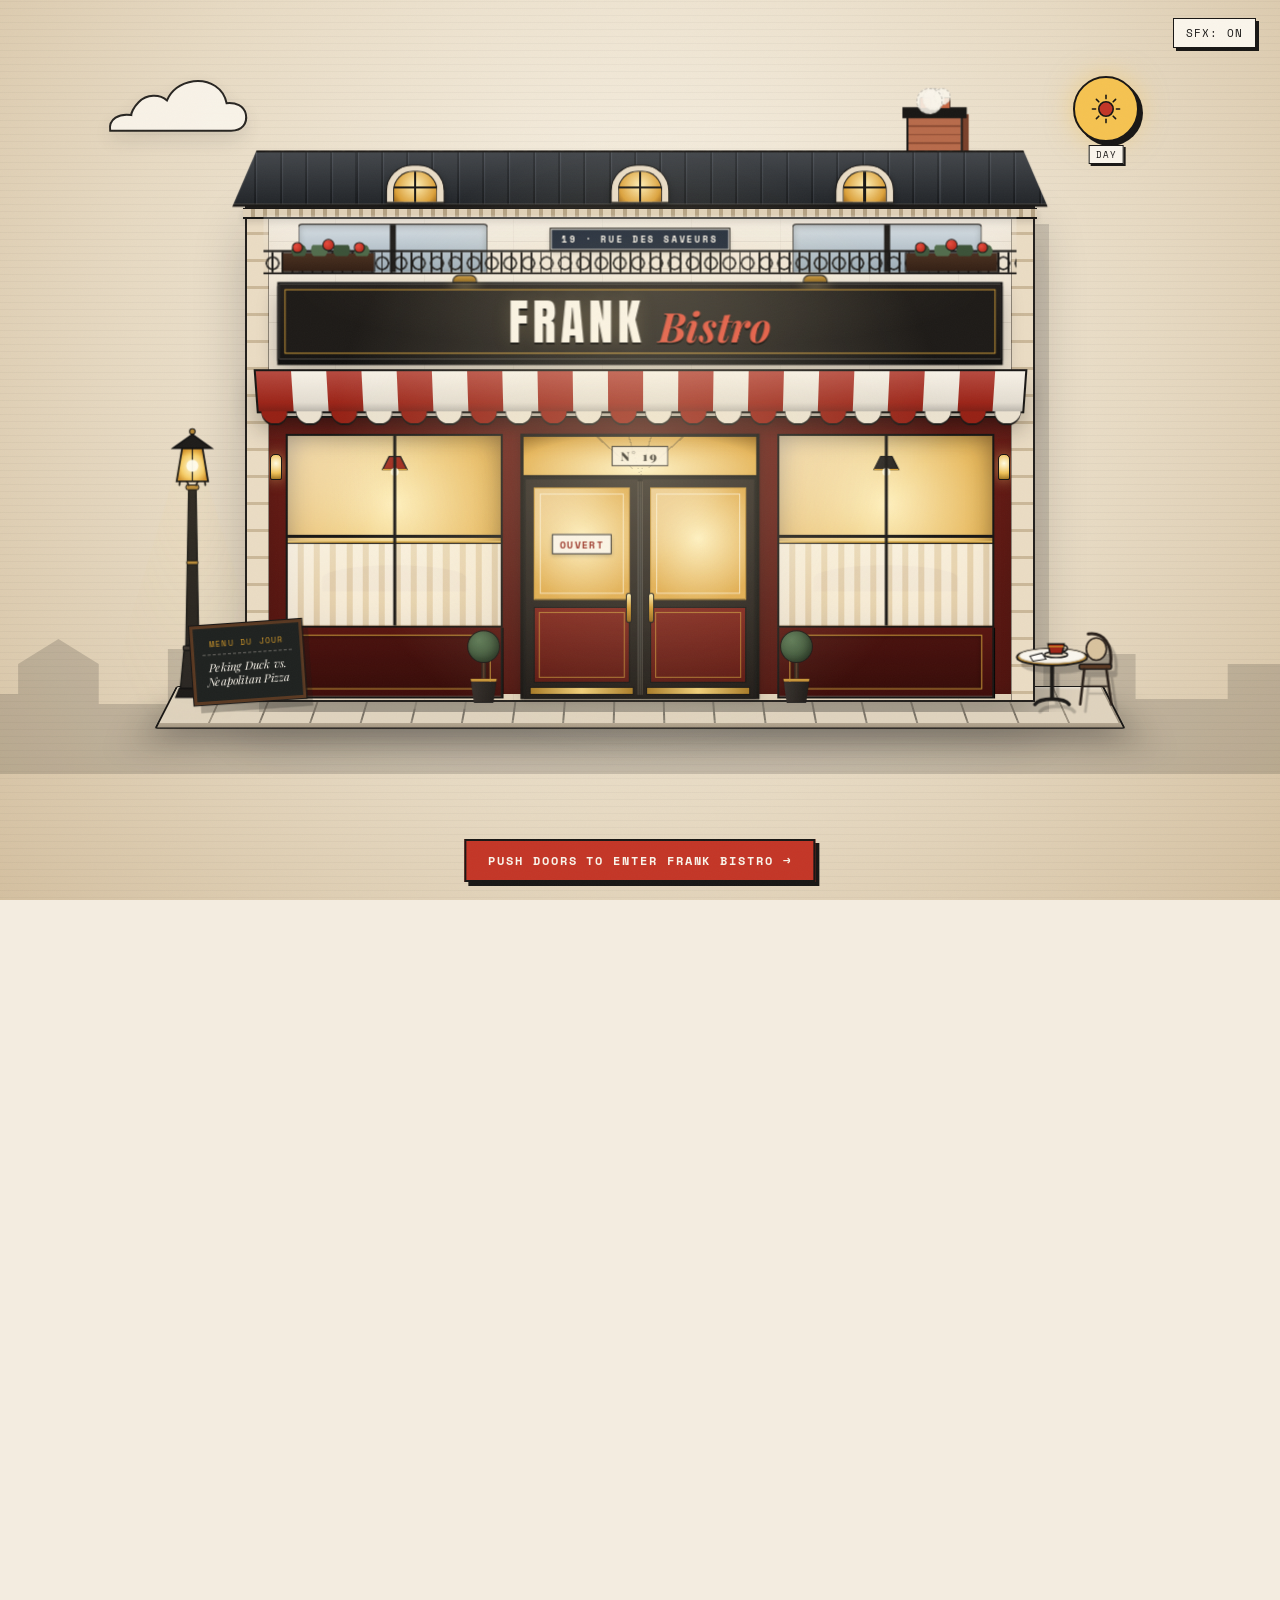
==== commit 22f3ec0e: "Optimize frank-bistro world atlas FPS: remove fullscreen blend overlay, GPU viewport transform, rAF " ====
--- a/frank-bistro/index.html
+++ b/frank-bistro/index.html
@@ -56,15 +56,14 @@
       height: 100vh;
     }
 
-    /* Tactile archival paper grain */
+    /* Tactile archival paper grain (GPU-light, no full-screen mix-blend-mode) */
     .paper-grain {
       position: fixed;
       inset: 0;
       pointer-events: none;
       z-index: 950;
-      opacity: 0.25;
-      mix-blend-mode: multiply;
-      background-image: url("data:image/svg+xml,%3Csvg xmlns='http://www.w3.org/2000/svg' width='180' height='180'%3E%3Cfilter id='n'%3E%3CfeTurbulence type='fractalNoise' baseFrequency='0.85' numOctaves='3' stitchTiles='stitch'/%3E%3C/filter%3E%3Crect width='180' height='180' filter='url(%23n)' opacity='0.35'/%3E%3C/svg%3E");
+      opacity: 0.07;
+      background-image: url("data:image/svg+xml,%3Csvg xmlns='http://www.w3.org/2000/svg' width='180' height='180'%3E%3Cfilter id='n'%3E%3CfeTurbulence type='fractalNoise' baseFrequency='0.85' numOctaves='2' stitchTiles='stitch'/%3E%3C/filter%3E%3Crect width='180' height='180' filter='url(%23n)' opacity='0.35'/%3E%3C/svg%3E");
     }
 
     /* Warm sunlit portal wash during doorway fly-through */
@@ -1271,10 +1270,9 @@
       transform: scale(1);
     }
 
-    /* Sticky Archival Broadsheet Top Bar */
+    /* Archival Broadsheet Top Bar (static at top of page) */
     .broadsheet-nav {
-      position: sticky;
-      top: 12px;
+      position: relative;
       z-index: 120;
       background: rgba(243, 236, 224, 0.94);
       backdrop-filter: blur(6px);
@@ -4156,8 +4154,22 @@
     }
 
     /* 60FPS GPU Map Rendering Overrides (No SVG or CSS Filters!) */
+    #atlasStage {
+      contain: layout paint style;
+    }
+
+    #atlasStage.is-zooming #atlasLandLayer,
+    #atlasStage.is-zooming #atlasGraticuleLayer {
+      shape-rendering: optimizeSpeed;
+    }
+
     #atlasSvg {
       --pin-inv: 1;
+    }
+
+    #atlasViewport {
+      transform-origin: 0px 0px;
+      will-change: transform;
     }
 
     #atlasPinsLayer .atlas-pin-inner {
@@ -5588,31 +5600,12 @@
               <line x1="0" y1="0" x2="0" y2="8" stroke="rgba(35,30,24,0.075)" stroke-width="1" />
               <line x1="4" y1="0" x2="4" y2="8" stroke="rgba(35,30,24,0.03)" stroke-width="0.8" />
             </pattern>
-            <filter id="atlasInkRough" x="-5%" y="-5%" width="110%" height="110%">
-              <feTurbulence type="fractalNoise" baseFrequency="0.035" numOctaves="2" result="noise" />
-              <feDisplacementMap in="SourceGraphic" in2="noise" scale="1.25" xChannelSelector="R" yChannelSelector="G" />
-            </filter>
-            <filter id="stickerShadow" x="-30%" y="-30%" width="160%" height="160%">
-              <feDropShadow dx="2" dy="3.5" stdDeviation="2.2" flood-color="#191715" flood-opacity="0.34" />
-            </filter>
             <clipPath id="chefFaceClip">
               <ellipse cx="0" cy="-14" rx="14.5" ry="15.5" />
             </clipPath>
             <clipPath id="pinPhotoClip">
               <circle cx="0" cy="0" r="18.5" />
             </clipPath>
-            <filter id="goldSilhouetteFilter" color-interpolation-filters="sRGB">
-              <feColorMatrix type="matrix" values="
-                0.78 0.42 0.12 0 0.10
-                0.56 0.34 0.08 0 0.04
-                0.14 0.10 0.04 0 -0.02
-                0    0    0    1 0" />
-              <feComponentTransfer>
-                <feFuncR type="gamma" amplitude="1.05" exponent="0.95" />
-                <feFuncG type="gamma" amplitude="0.96" exponent="1.02" />
-                <feFuncB type="gamma" amplitude="0.72" exponent="1.25" />
-              </feComponentTransfer>
-            </filter>
           </defs>
 
           <g id="atlasCompass" transform="translate(56, 468) scale(0.82)" opacity="0.24" pointer-events="none">
@@ -6890,9 +6883,22 @@
       let atlasViewport = null;
 
       const atlasSvgDom = document.getElementById('atlasSvg');
+      const atlasViewportDom = document.getElementById('atlasViewport');
+      const atlasStageDom = document.getElementById('atlasStage');
       const chefScaleWrapDom = document.getElementById('chefScaleWrap');
+      const chefGrpDom = document.getElementById('chefBiplaneGroup');
+      const biplaneBodyDom = document.getElementById('biplaneBody');
+      let lastAppliedZoomK = -1;
+      let cachedAtlasStageRect = null;
+
+      function refreshAtlasStageRect() {
+        if (atlasStageDom) cachedAtlasStageRect = atlasStageDom.getBoundingClientRect();
+      }
+
       function updateChefScale(k) {
         currentZoomK = k || 1;
+        if (Math.abs(currentZoomK - lastAppliedZoomK) < 0.004) return;
+        lastAppliedZoomK = currentZoomK;
         const chefInv = 1 / Math.pow(currentZoomK, 0.58);
         const pinInv = 1 / Math.pow(currentZoomK, 0.52);
         if (chefScaleWrapDom) {
@@ -6904,23 +6910,21 @@
       }
 
       function setChefPosition(x, y, headingDeg, inFlight) {
-        const grp = document.getElementById('chefBiplaneGroup');
-        const body = document.getElementById('biplaneBody');
-        if (!grp) return;
-        grp.setAttribute('opacity', '1');
-        grp.classList.toggle('in-flight', Boolean(inFlight));
+        if (!chefGrpDom) return;
+        chefGrpDom.setAttribute('opacity', '1');
+        chefGrpDom.classList.toggle('in-flight', Boolean(inFlight));
         // Offset CheF rank slightly beside the pin when standing so he doesn't cover the food sticker
         const offsetX = inFlight ? 0 : 22 / Math.pow(currentZoomK, 0.55);
         const offsetY = inFlight ? 0 : -4 / Math.pow(currentZoomK, 0.55);
-        grp.setAttribute('transform', 'translate(' + (x + offsetX).toFixed(2) + ',' + (y + offsetY).toFixed(2) + ')');
-        if (body && typeof headingDeg === 'number') {
+        chefGrpDom.setAttribute('transform', 'translate(' + (x + offsetX).toFixed(2) + ',' + (y + offsetY).toFixed(2) + ')');
+        if (biplaneBodyDom && typeof headingDeg === 'number') {
           const flyingWest = Math.abs(headingDeg) > 90;
           if (flyingWest) {
             const bank = Math.max(-24, Math.min(24, (headingDeg > 0 ? 180 - headingDeg : -180 - headingDeg) * -0.55));
-            body.setAttribute('transform', 'scale(-1, 1) rotate(' + bank.toFixed(1) + ')');
+            biplaneBodyDom.setAttribute('transform', 'scale(-1, 1) rotate(' + bank.toFixed(1) + ')');
           } else {
             const bank = Math.max(-24, Math.min(24, headingDeg * 0.55));
-            body.setAttribute('transform', 'scale(1, 1) rotate(' + bank.toFixed(1) + ')');
+            biplaneBodyDom.setAttribute('transform', 'scale(1, 1) rotate(' + bank.toFixed(1) + ')');
           }
         }
       }
@@ -7162,13 +7166,39 @@
           .attr('class', 'atlas-sphere')
           .attr('d', geoPath);
 
+        let pendingZoomTransform = null;
+        let zoomRafId = null;
+
+        function flushAtlasZoomFrame() {
+          zoomRafId = null;
+          if (!pendingZoomTransform) return;
+          const t = pendingZoomTransform;
+          pendingZoomTransform = null;
+          if (atlasViewportDom) {
+            atlasViewportDom.style.transform =
+              'translate3d(' + t.x.toFixed(2) + 'px,' + t.y.toFixed(2) + 'px,0) scale(' + t.k.toFixed(4) + ')';
+          } else {
+            atlasViewport.attr('transform', t);
+          }
+          updateChefScale(t.k);
+          if (typeof positionChefBubble === 'function') positionChefBubble(t);
+        }
+
         atlasZoomBehavior = d3.zoom()
           .scaleExtent([1, 7.5])
           .translateExtent([[-120, -80], [MAP_W + 120, MAP_H + 80]])
+          .on('start', function () {
+            refreshAtlasStageRect();
+            if (atlasStageDom) atlasStageDom.classList.add('is-zooming');
+          })
           .on('zoom', function (event) {
-            atlasViewport.attr('transform', event.transform);
-            updateChefScale(event.transform.k);
-            if (typeof positionChefBubble === 'function') positionChefBubble();
+            pendingZoomTransform = event.transform;
+            if (!zoomRafId) {
+              zoomRafId = requestAnimationFrame(flushAtlasZoomFrame);
+            }
+          })
+          .on('end', function () {
+            if (atlasStageDom) atlasStageDom.classList.remove('is-zooming');
           });
 
         atlasSvg.call(atlasZoomBehavior);
@@ -7311,20 +7341,21 @@
         chefBubble.classList.remove('visible');
       }
 
-      function positionChefBubble() {
+      function positionChefBubble(passedTransform) {
         if (!chefBubble.classList.contains('visible') || !chefPos || !atlasSvg) return;
-        const stageEl = document.getElementById('atlasStage');
-        const svgEl = document.getElementById('atlasSvg');
+        const stageEl = atlasStageDom || document.getElementById('atlasStage');
+        const svgEl = atlasSvgDom || document.getElementById('atlasSvg');
         if (!stageEl || !svgEl) return;
 
-        const transform = d3.zoomTransform(svgEl);
+        const transform = passedTransform || d3.zoomTransform(svgEl);
         const offsetX = 22 / Math.pow(transform.k || 1, 0.55);
         const offsetY = -4 / Math.pow(transform.k || 1, 0.55);
         const svgX = transform.applyX(chefPos[0] + offsetX);
         const svgY = transform.applyY(chefPos[1] + offsetY);
 
-        // Convert SVG viewBox coords (MAP_W x MAP_H with preserveAspectRatio xMidYMid slice) to stage px
-        const rect = stageEl.getBoundingClientRect();
+        // Use cached stage rect during zoom to avoid per-frame synchronous layout reflow
+        const rect = cachedAtlasStageRect || stageEl.getBoundingClientRect();
+        if (!cachedAtlasStageRect) cachedAtlasStageRect = rect;
         const scale = Math.max(rect.width / MAP_W, rect.height / MAP_H);
         const padX = (rect.width - MAP_W * scale) * 0.5;
         const padY = (rect.height - MAP_H * scale) * 0.5;
@@ -7396,7 +7427,10 @@
         castVote(bubbleDish.id, 'down');
       });
 
-      window.addEventListener('resize', positionChefBubble);
+      window.addEventListener('resize', function () {
+        refreshAtlasStageRect();
+        positionChefBubble();
+      });
 
       function renderFrankBoard() {
         // Sort by net likes (up - down) desc, then total upvotes desc, then original order
